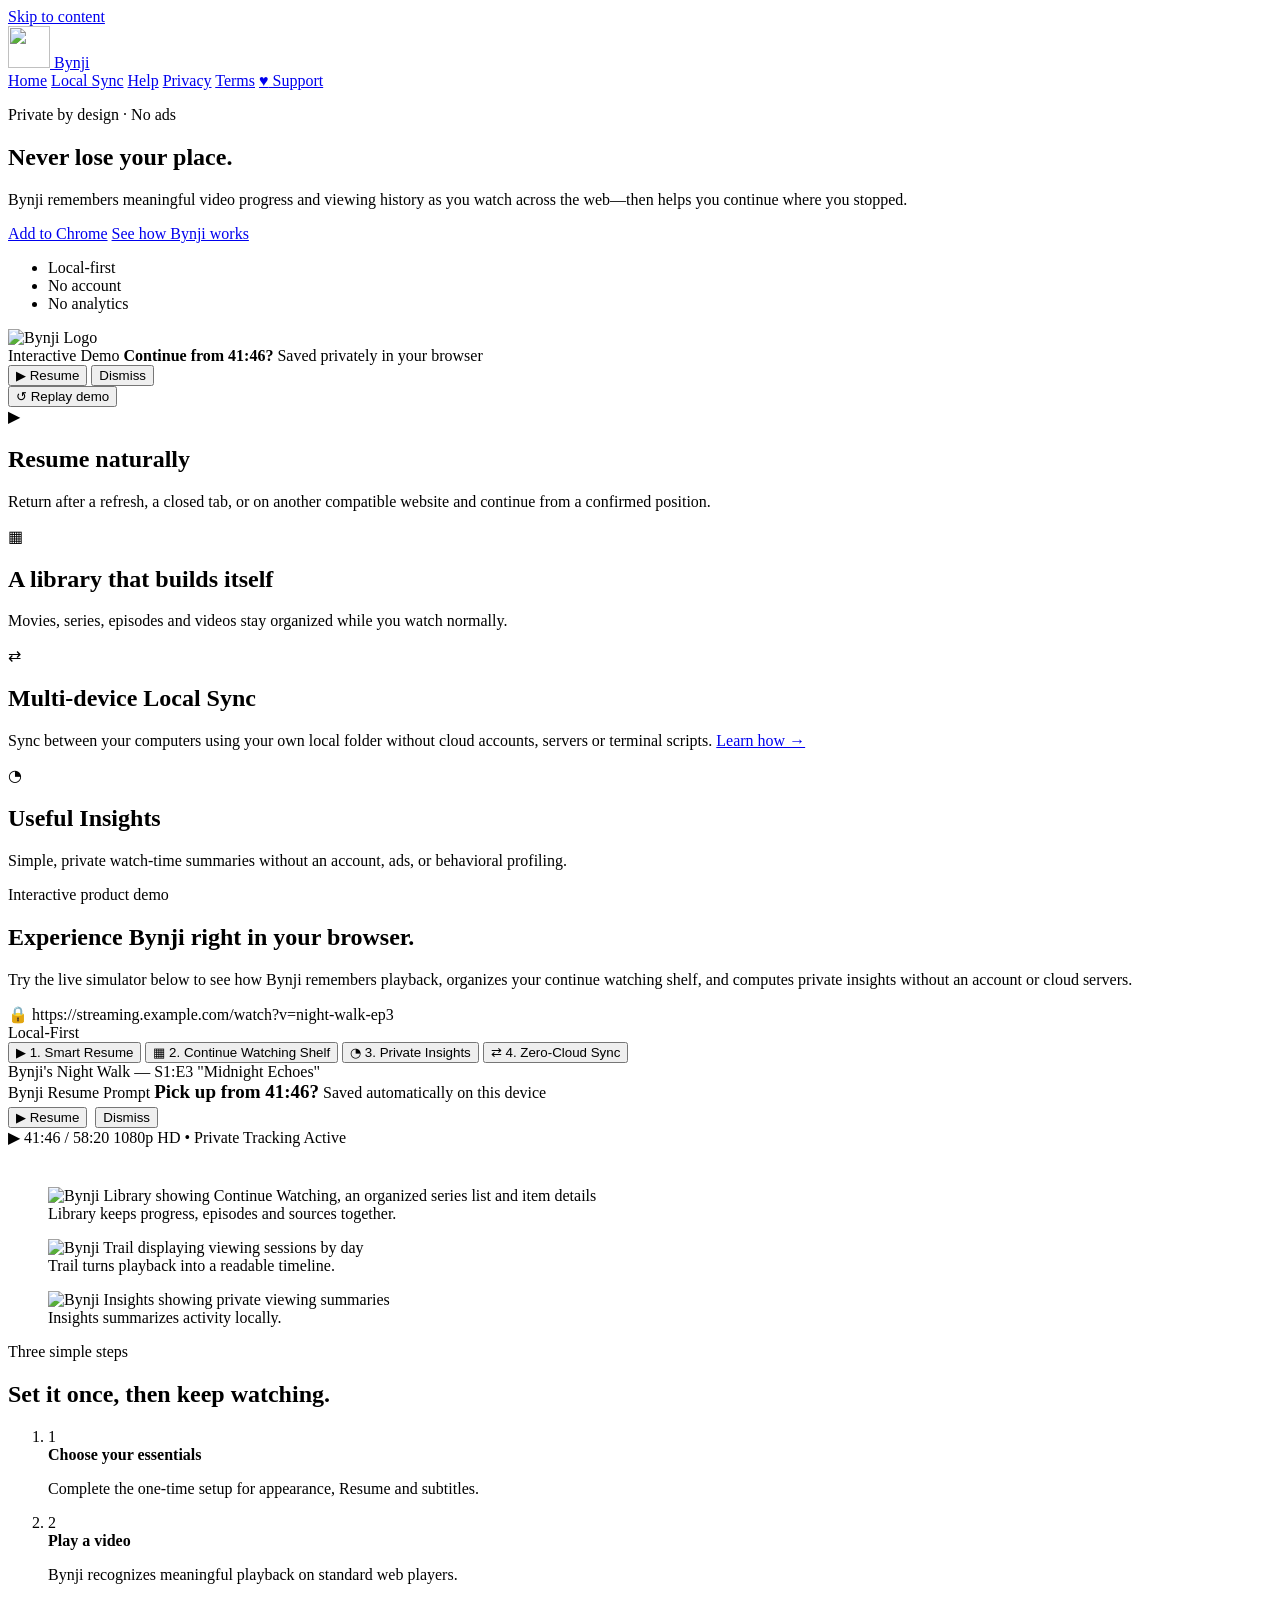
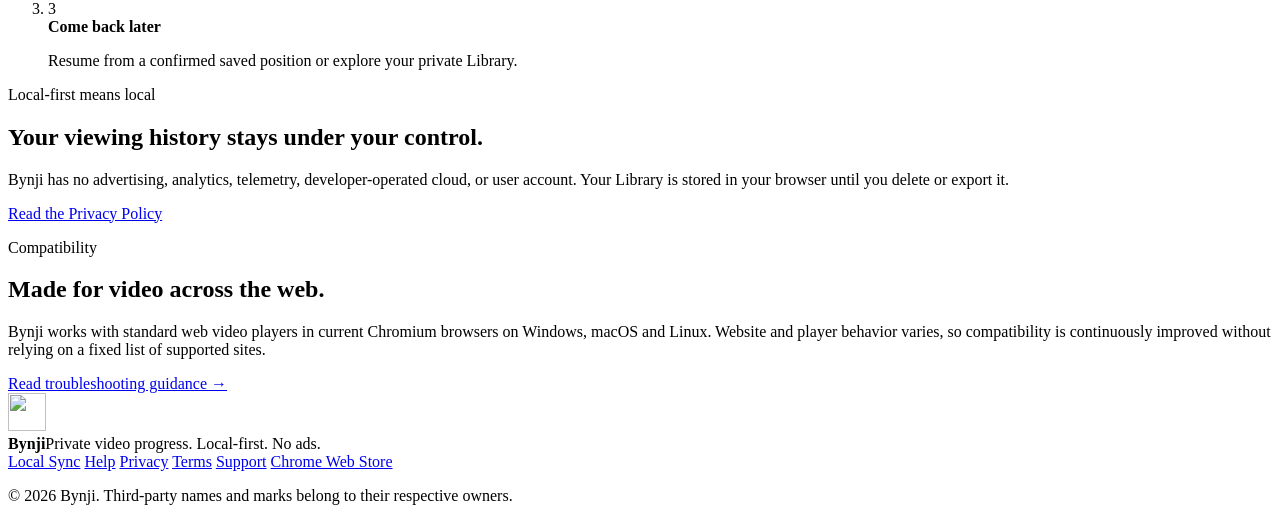
==== index.html @ 59a9d7ac "Add files via upload" ====
<!doctype html>
<html lang="en">
  <head>
    <meta charset="utf-8" />
    <meta name="viewport" content="width=device-width, initial-scale=1" />
    <meta name="theme-color" content="#06111e" />
    <meta
      name="description"
      content="Bynji privately remembers video progress and viewing history across the web. Automatically resume web videos. 100% local-first, zero ads, no accounts."
    />
    <link rel="canonical" href="https://bynjiapp.github.io/bynji-legal/" />
    <meta name="google-site-verification" content="-HawLNsyjxPFV-bxkNiA5pUys9bRHaC1hjQVhJyaVWc" />
    <meta property="og:title" content="Bynji · Never lose your place" />
    <meta
      property="og:description"
      content="Private, local-first video progress and viewing history. No ads."
    />
    <meta
      property="og:image"
      content="https://bynjiapp.github.io/bynji-legal/assets/bynji-brand-banner.png"
    />
    <meta property="og:url" content="https://bynjiapp.github.io/bynji-legal/" />
    <meta property="og:type" content="website" />
    <meta name="twitter:card" content="summary_large_image" />
    <title>Bynji · Never lose your place</title>
    <link
      rel="icon"
      type="image/png"
      sizes="32x32"
      href="assets/favicon-32.png"
    />
    <link
      rel="icon"
      type="image/png"
      sizes="16x16"
      href="assets/favicon-16.png"
    />
    <script src="theme.js?v=20260831-2"></script>
    <script src="simulator.js?v=20260905-1" defer></script>
    <link rel="stylesheet" href="site.css?v=20260831-2" />
    <script type="application/ld+json">
      {
        "@context": "https://schema.org",
        "@graph": [
          {
            "@type": "SoftwareApplication",
            "name": "Bynji",
            "headline": "Never lose your place on web video players",
            "description": "Private, local-first browser extension that remembers video progress and viewing history across the web. No ads, no accounts, no cloud servers.",
            "applicationCategory": "ProductivityApplication",
            "operatingSystem": "Windows, macOS, Linux, ChromeOS",
            "offers": {
              "@type": "Offer",
              "price": "0",
              "priceCurrency": "USD"
            },
            "installUrl": "https://chromewebstore.google.com/detail/bynji/bficoegaabaomkpamgkogghmghdmhdac",
            "url": "https://bynjiapp.github.io/bynji-legal/",
            "image": "https://bynjiapp.github.io/bynji-legal/assets/bynji-brand-banner.png",
            "screenshot": [
              "https://bynjiapp.github.io/bynji-legal/assets/library.png",
              "https://bynjiapp.github.io/bynji-legal/assets/popup-resume-context.png",
              "https://bynjiapp.github.io/bynji-legal/assets/insights.png"
            ],
            "featureList": [
              "Automatic video progress tracking",
              "Confirmed Resume positions across web players",
              "Continue Watching shelf",
              "Organized personal video Library",
              "Watch Later queue",
              "On-device viewing Insights and Year in Review",
              "Optional multi-device local folder sync without cloud accounts",
              "Multi-viewer profiles with avatars",
              "Zero telemetry, zero ads, 100% on-device storage"
            ],
            "author": {
              "@type": "Organization",
              "name": "Bynji",
              "url": "https://bynjiapp.github.io/bynji-legal/"
            }
          },
          {
            "@type": "FAQPage",
            "mainEntity": [
              {
                "@type": "Question",
                "name": "How does Bynji resume videos on websites that don't save progress?",
                "acceptedAnswer": {
                  "@type": "Answer",
                  "text": "Bynji runs locally in your browser to observe HTML5 video players and iframe embeds. It automatically saves confirmed playback timestamps to your browser's private database and shows an instant one-click Resume prompt when you revisit the video."
                }
              },
              {
                "@type": "Question",
                "name": "Can I sync my video watch history across multiple computers?",
                "acceptedAnswer": {
                  "@type": "Answer",
                  "text": "Yes. Through Bynji's optional Local Sync, you choose a local folder on your computer. You can synchronize that folder across devices using your own Syncthing, Dropbox, Google Drive, OneDrive, or local network share without third-party accounts or central servers."
                }
              },
              {
                "@type": "Question",
                "name": "Does Bynji track my browsing history or collect analytics?",
                "acceptedAnswer": {
                  "@type": "Answer",
                  "text": "No. Bynji is 100% private, offline-first, and local-only. All watch history, progress timestamps, and viewer profiles remain on your device. There is zero telemetry, no central servers, and no advertising."
                }
              },
              {
                "@type": "Question",
                "name": "Which video platforms and browsers are supported?",
                "acceptedAnswer": {
                  "@type": "Answer",
                  "text": "Bynji is available for Google Chrome and Chromium-based browsers including Microsoft Edge, Brave, Opera, and Vivaldi. It works across standard web video players, streaming services, anime platforms, and iframe video embeds."
                }
              }
            ]
          }
        ]
      }
    </script>
  </head>
  <body>
    <a class="skip-link" href="#main">Skip to content</a>
    <header class="site-header">
      <a class="brand" href="index.html" aria-label="Bynji home">
        <img src="assets/bynji-icon-128.png" alt="" width="42" height="42" />
        <span>Bynji</span>
      </a>
      <nav class="site-nav" aria-label="Primary navigation">
        <a aria-current="page" href="index.html">Home</a>
        <a href="sync.html">Local Sync</a>
        <a href="help.html">Help</a>
        <a href="privacy.html">Privacy</a>
        <a href="terms.html">Terms</a>
        <a
          class="nav-support"
          href="https://ko-fi.com/bynji"
          target="_blank"
          rel="noreferrer"
          ><span aria-hidden="true">♥</span> Support</a
        >
      </nav>
    </header>

    <main id="main">
      <section class="hero" aria-labelledby="hero-title">
        <div class="hero-copy">
          <p class="eyebrow">
            <span class="status-dot"></span> Private by design · No ads
          </p>
          <h1 id="hero-title">Never lose your place.</h1>
          <p class="hero-lede">
            Bynji remembers meaningful video progress and viewing history as you
            watch across the web—then helps you continue where you stopped.
          </p>
          <div class="actions">
            <a
              class="button button--primary"
              href="https://chromewebstore.google.com/detail/bynji/bficoegaabaomkpamgkogghmghdmhdac"
              target="_blank"
              rel="noreferrer"
              >Add to Chrome</a
            >
            <a class="button" href="help.html">See how Bynji works</a>
          </div>
          <ul class="hero-points" aria-label="Bynji principles">
            <li>Local-first</li>
            <li>No account</li>
            <li>No analytics</li>
          </ul>
        </div>
        <div class="hero-art">
          <img
            src="assets/bynji-icon-128.png"
            alt="Bynji Logo"
            width="128"
            height="128"
          />
          <div class="resume-card" data-hero-card data-state="initial">
            <span class="resume-label">Interactive Demo</span>
            <strong>Continue from 41:46?</strong>
            <span class="progress-track"><span data-hero-progress style="width: 72%;"></span></span>
            <span class="resume-meta" data-hero-status>Saved privately in your browser</span>
            <div class="resume-card__actions">
              <button type="button" class="resume-card__btn resume-card__btn--primary" data-hero-resume>
                ▶ Resume
              </button>
              <button type="button" class="resume-card__btn" data-hero-dismiss>
                Dismiss
              </button>
            </div>
            <div class="resume-card__reset-box">
              <button type="button" class="resume-card__btn" data-hero-reset>
                ↺ Replay demo
              </button>
            </div>
            <div class="hero-toast" data-hero-toast role="status" aria-live="polite"></div>
          </div>
        </div>
      </section>

      <section class="feature-grid" aria-label="Bynji features">
        <article class="feature-card">
          <span class="feature-icon" aria-hidden="true">▶</span>
          <h2>Resume naturally</h2>
          <p>
            Return after a refresh, a closed tab, or on another compatible
            website and continue from a confirmed position.
          </p>
        </article>
        <article class="feature-card">
          <span class="feature-icon" aria-hidden="true">▦</span>
          <h2>A library that builds itself</h2>
          <p>
            Movies, series, episodes and videos stay organized while you watch
            normally.
          </p>
        </article>
        <article class="feature-card">
          <span class="feature-icon" aria-hidden="true">⇄</span>
          <h2>Multi-device Local Sync</h2>
          <p>
            Sync between your computers using your own local folder without
            cloud accounts, servers or terminal scripts.
            <a class="text-link" href="sync.html">Learn how →</a>
          </p>
        </article>
        <article class="feature-card">
          <span class="feature-icon" aria-hidden="true">◔</span>
          <h2>Useful Insights</h2>
          <p>
            Simple, private watch-time summaries without an account, ads, or
            behavioral profiling.
          </p>
        </article>
      </section>

      <section class="showcase simulator-section" aria-labelledby="showcase-title">
        <div class="section-heading">
          <p class="eyebrow">Interactive product demo</p>
          <h2 id="showcase-title">Experience Bynji right in your browser.</h2>
          <p>
            Try the live simulator below to see how Bynji remembers playback, organizes your continue
            watching shelf, and computes private insights without an account or cloud servers.
          </p>
        </div>

        <!-- Interactive Simulator Window -->
        <div class="simulator-window" data-bynji-simulator>
          <div class="simulator-titlebar">
            <div class="simulator-traffic-lights" aria-hidden="true">
              <span class="traffic-red"></span>
              <span class="traffic-yellow"></span>
              <span class="traffic-green"></span>
            </div>
            <div class="simulator-url-bar">
              <span class="lock-icon">🔒</span>
              <span>https://streaming.example.com/watch?v=night-walk-ep3</span>
            </div>
            <span class="simulator-badge">Local-First</span>
          </div>

          <nav class="simulator-tab-nav" aria-label="Simulator features">
            <button type="button" class="sim-tab-btn is-active" data-sim-tab="resume" aria-selected="true">
              <span>▶</span> 1. Smart Resume
            </button>
            <button type="button" class="sim-tab-btn" data-sim-tab="shelf" aria-selected="false">
              <span>▦</span> 2. Continue Watching Shelf
            </button>
            <button type="button" class="sim-tab-btn" data-sim-tab="insights" aria-selected="false">
              <span>◔</span> 3. Private Insights
            </button>
            <button type="button" class="sim-tab-btn" data-sim-tab="sync" aria-selected="false">
              <span>⇄</span> 4. Zero-Cloud Sync
            </button>
          </nav>

          <div class="simulator-body">
            <!-- Panel 1: Smart Resume Player -->
            <div class="sim-panel is-active" data-sim-panel="resume">
              <div class="sim-player">
                <div class="sim-player__backdrop"></div>
                <div class="sim-player__top-bar">
                  <span class="sim-player__title">Bynji's Night Walk — S1:E3 "Midnight Echoes"</span>
                  <span class="status-dot"></span>
                </div>
                <div class="sim-player__center">
                  <div class="sim-player__resume-dialog">
                    <span class="resume-label">Bynji Resume Prompt</span>
                    <strong style="color: var(--text-strong); font-size: 19px;">Pick up from 41:46?</strong>
                    <span class="resume-meta">Saved automatically on this device</span>
                    <div style="display: flex; gap: 8px; margin-top: 4px;">
                      <button type="button" class="resume-card__btn resume-card__btn--primary" onclick="this.closest('.sim-player').querySelector('.sim-player__scrubber-fill').style.width='72%'; this.textContent='✓ Resumed!';">
                        ▶ Resume
                      </button>
                      <button type="button" class="resume-card__btn" onclick="this.closest('.sim-player__resume-dialog').style.display='none';">
                        Dismiss
                      </button>
                    </div>
                  </div>
                </div>
                <div class="sim-player__bottom-bar">
                  <div class="sim-player__scrubber">
                    <div class="sim-player__scrubber-fill"></div>
                  </div>
                  <div class="sim-player__controls">
                    <span>▶ 41:46 / 58:20</span>
                    <span>1080p HD • Private Tracking Active</span>
                  </div>
                </div>
              </div>
            </div>

            <!-- Panel 2: Continue Watching Shelf -->
            <div class="sim-panel" data-sim-panel="shelf" hidden>
              <div class="sim-shelf-layout">
                <div class="sim-shelf-list">
                  <div class="sim-shelf-item is-selected" data-shelf-card data-title="Bynji's Night Walk — Ep. 3" data-meta="Streaming Site • S1:E3" data-time="41:46 / 58:20" data-pct="72%">
                    <div class="sim-shelf-thumb">▶</div>
                    <div class="sim-shelf-info">
                      <strong>Bynji's Night Walk — Ep. 3</strong>
                      <span>41:46 / 58:20 (72% complete)</span>
                    </div>
                  </div>
                  <div class="sim-shelf-item" data-shelf-card data-title="Cosmos Voyage: Deep Universe" data-meta="Documentary • 4K Web Player" data-time="1:14:20 / 1:45:00" data-pct="70%">
                    <div class="sim-shelf-thumb">🪐</div>
                    <div class="sim-shelf-info">
                      <strong>Cosmos Voyage: Deep Universe</strong>
                      <span>1:14:20 / 1:45:00 (70% complete)</span>
                    </div>
                  </div>
                  <div class="sim-shelf-item" data-shelf-card data-title="Modern Software Engineering 2026" data-meta="Lecture • Tech Academy" data-time="18:30 / 42:15" data-pct="44%">
                    <div class="sim-shelf-thumb">💻</div>
                    <div class="sim-shelf-info">
                      <strong>Modern Software Engineering 2026</strong>
                      <span>18:30 / 42:15 (44% complete)</span>
                    </div>
                  </div>
                </div>
                <div class="sim-shelf-preview-card">
                  <span class="resume-label">Details Panel Preview</span>
                  <strong data-shelf-preview-title style="color: var(--text-strong); font-size: 18px;">Bynji's Night Walk — Ep. 3</strong>
                  <span data-shelf-preview-meta class="resume-meta">Streaming Site • S1:E3</span>
                  <div class="progress-track" style="margin: 8px 0;"><span data-shelf-preview-progress style="width: 72%; height: 100%; display: block; background: var(--accent);"></span></div>
                  <span data-shelf-preview-time class="resume-meta">41:46 / 58:20</span>
                  <button type="button" class="button button--primary" style="min-height: 38px; padding: 6px 14px; font-size: 13px; margin-top: 6px;">
                    ▶ Resume playback
                  </button>
                </div>
              </div>
            </div>

            <!-- Panel 3: Private Insights -->
            <div class="sim-panel" data-sim-panel="insights" hidden>
              <div class="sim-insights-header">
                <div>
                  <h3 style="margin: 0 0 4px; color: var(--text-strong);">On-Device Viewing Insights</h3>
                  <span class="resume-meta">Summarized privately in IndexedDB. Zero cloud telemetry.</span>
                </div>
                <div class="sim-pills">
                  <button type="button" class="sim-pill-btn is-active" data-insights-range="week">This Week</button>
                  <button type="button" class="sim-pill-btn" data-insights-range="month">Month</button>
                  <button type="button" class="sim-pill-btn" data-insights-range="all">All Time</button>
                </div>
              </div>
              <div class="sim-stats-grid">
                <div class="sim-stat-card">
                  <span class="label">Watch Time</span>
                  <span class="value" data-stat-total-time>14.8 hrs</span>
                  <span class="subtext">↑ 12% vs last week</span>
                </div>
                <div class="sim-stat-card">
                  <span class="label">Episodes Watched</span>
                  <span class="value" data-stat-total-videos>23 videos</span>
                  <span class="subtext">4 series in progress</span>
                </div>
                <div class="sim-stat-card">
                  <span class="label">Completion Rate</span>
                  <span class="value" data-stat-completion>84%</span>
                  <span class="subtext">100% on-device</span>
                </div>
              </div>
            </div>

            <!-- Panel 4: Zero-Cloud Sync -->
            <div class="sim-panel" data-sim-panel="sync" hidden>
              <div class="sim-sync-flow">
                <div style="display: flex; justify-content: space-between; align-items: center;">
                  <div>
                    <h3 style="margin: 0 0 4px; color: var(--text-strong);">Local Folder Synchronization</h3>
                    <span class="resume-meta">Paired with your local folder (e.g. Syncthing, Dropbox, NAS)</span>
                  </div>
                  <button type="button" class="button button--primary" style="min-height: 38px; padding: 6px 14px; font-size: 13px;" data-sim-sync-trigger>
                    🔄 Sync Now
                  </button>
                </div>
                <div class="sim-sync-devices">
                  <div class="sim-device-card">
                    <div class="sim-device-icon">💻</div>
                    <strong style="display: block; color: var(--text-strong);">Laptop (Chrome)</strong>
                    <span class="resume-meta">devices/laptop-id/</span>
                  </div>
                  <div class="sim-sync-connector">
                    <span>⇄</span>
                    <span style="font-size: 11px; font-weight: 700; color: var(--muted);">folder.json</span>
                  </div>
                  <div class="sim-device-card">
                    <div class="sim-device-icon">🖥️</div>
                    <strong style="display: block; color: var(--text-strong);">Desktop PC (Brave)</strong>
                    <span class="resume-meta">devices/desktop-id/</span>
                  </div>
                </div>
                <div style="background: var(--surface-secondary); padding: 14px 20px; border-radius: var(--radius-small); border: 1px solid var(--border); display: flex; justify-content: space-between; font-size: 13px;">
                  <span data-sim-sync-status><span class="status-dot status-dot--success"></span> Synced (2 devices)</span>
                  <span class="resume-meta">Last sync: <span data-sim-sync-time>2 mins ago</span></span>
                </div>
              </div>
            </div>
          </div>
        </div>

        <figure class="product-shot product-shot--wide" style="margin-top: 40px;">
          <img
            src="assets/library.png"
            alt="Bynji Library showing Continue Watching, an organized series list and item details"
            width="2879"
            height="1804"
          />
          <figcaption>
            Library keeps progress, episodes and sources together.
          </figcaption>
        </figure>
        <div class="product-shot-grid">
          <figure class="product-shot">
            <img
              src="assets/trail.png"
              alt="Bynji Trail displaying viewing sessions by day"
              width="2879"
              height="1804"
            />
            <figcaption>
              Trail turns playback into a readable timeline.
            </figcaption>
          </figure>
          <figure class="product-shot">
            <img
              src="assets/insights.png"
              alt="Bynji Insights showing private viewing summaries"
              width="2879"
              height="1804"
            />
            <figcaption>Insights summarizes activity locally.</figcaption>
          </figure>
        </div>
      </section>

      <section class="steps" aria-labelledby="steps-title">
        <div class="section-heading">
          <p class="eyebrow">Three simple steps</p>
          <h2 id="steps-title">Set it once, then keep watching.</h2>
        </div>
        <ol class="step-list">
          <li>
            <span>1</span>
            <div>
              <strong>Choose your essentials</strong>
              <p>
                Complete the one-time setup for appearance, Resume and
                subtitles.
              </p>
            </div>
          </li>
          <li>
            <span>2</span>
            <div>
              <strong>Play a video</strong>
              <p>
                Bynji recognizes meaningful playback on standard web players.
              </p>
            </div>
          </li>
          <li>
            <span>3</span>
            <div>
              <strong>Come back later</strong>
              <p>
                Resume from a confirmed saved position or explore your private
                Library.
              </p>
            </div>
          </li>
        </ol>
      </section>

      <section class="privacy-banner" aria-labelledby="privacy-title">
        <div>
          <p class="eyebrow">Local-first means local</p>
          <h2 id="privacy-title">
            Your viewing history stays under your control.
          </h2>
          <p>
            Bynji has no advertising, analytics, telemetry, developer-operated
            cloud, or user account. Your Library is stored in your browser until
            you delete or export it.
          </p>
        </div>
        <a class="button button--primary" href="privacy.html"
          >Read the Privacy Policy</a
        >
      </section>

      <section class="compatibility" aria-labelledby="compatibility-title">
        <div class="section-heading">
          <p class="eyebrow">Compatibility</p>
          <h2 id="compatibility-title">Made for video across the web.</h2>
          <p>
            Bynji works with standard web video players in current Chromium
            browsers on Windows, macOS and Linux. Website and player behavior
            varies, so compatibility is continuously improved without relying on
            a fixed list of supported sites.
          </p>
        </div>
        <a class="text-link" href="help.html#troubleshooting"
          >Read troubleshooting guidance <span aria-hidden="true">→</span></a
        >
      </section>
    </main>

    <footer class="site-footer">
      <div class="footer-brand">
        <img src="assets/bynji-icon-128.png" alt="" width="38" height="38" />
        <div>
          <strong>Bynji</strong
          ><span>Private video progress. Local-first. No ads.</span>
        </div>
      </div>
      <nav aria-label="Footer navigation">
        <a href="sync.html">Local Sync</a>
        <a href="help.html">Help</a>
        <a href="privacy.html">Privacy</a>
        <a href="terms.html">Terms</a>
        <a href="support.html">Support</a>
        <a
          href="https://chromewebstore.google.com/detail/bynji/bficoegaabaomkpamgkogghmghdmhdac"
          target="_blank"
          rel="noreferrer"
          >Chrome Web Store</a
        >
      </nav>
      <p>
        © 2026 Bynji. Third-party names and marks belong to their respective
        owners.
      </p>
    </footer>
  </body>
</html>
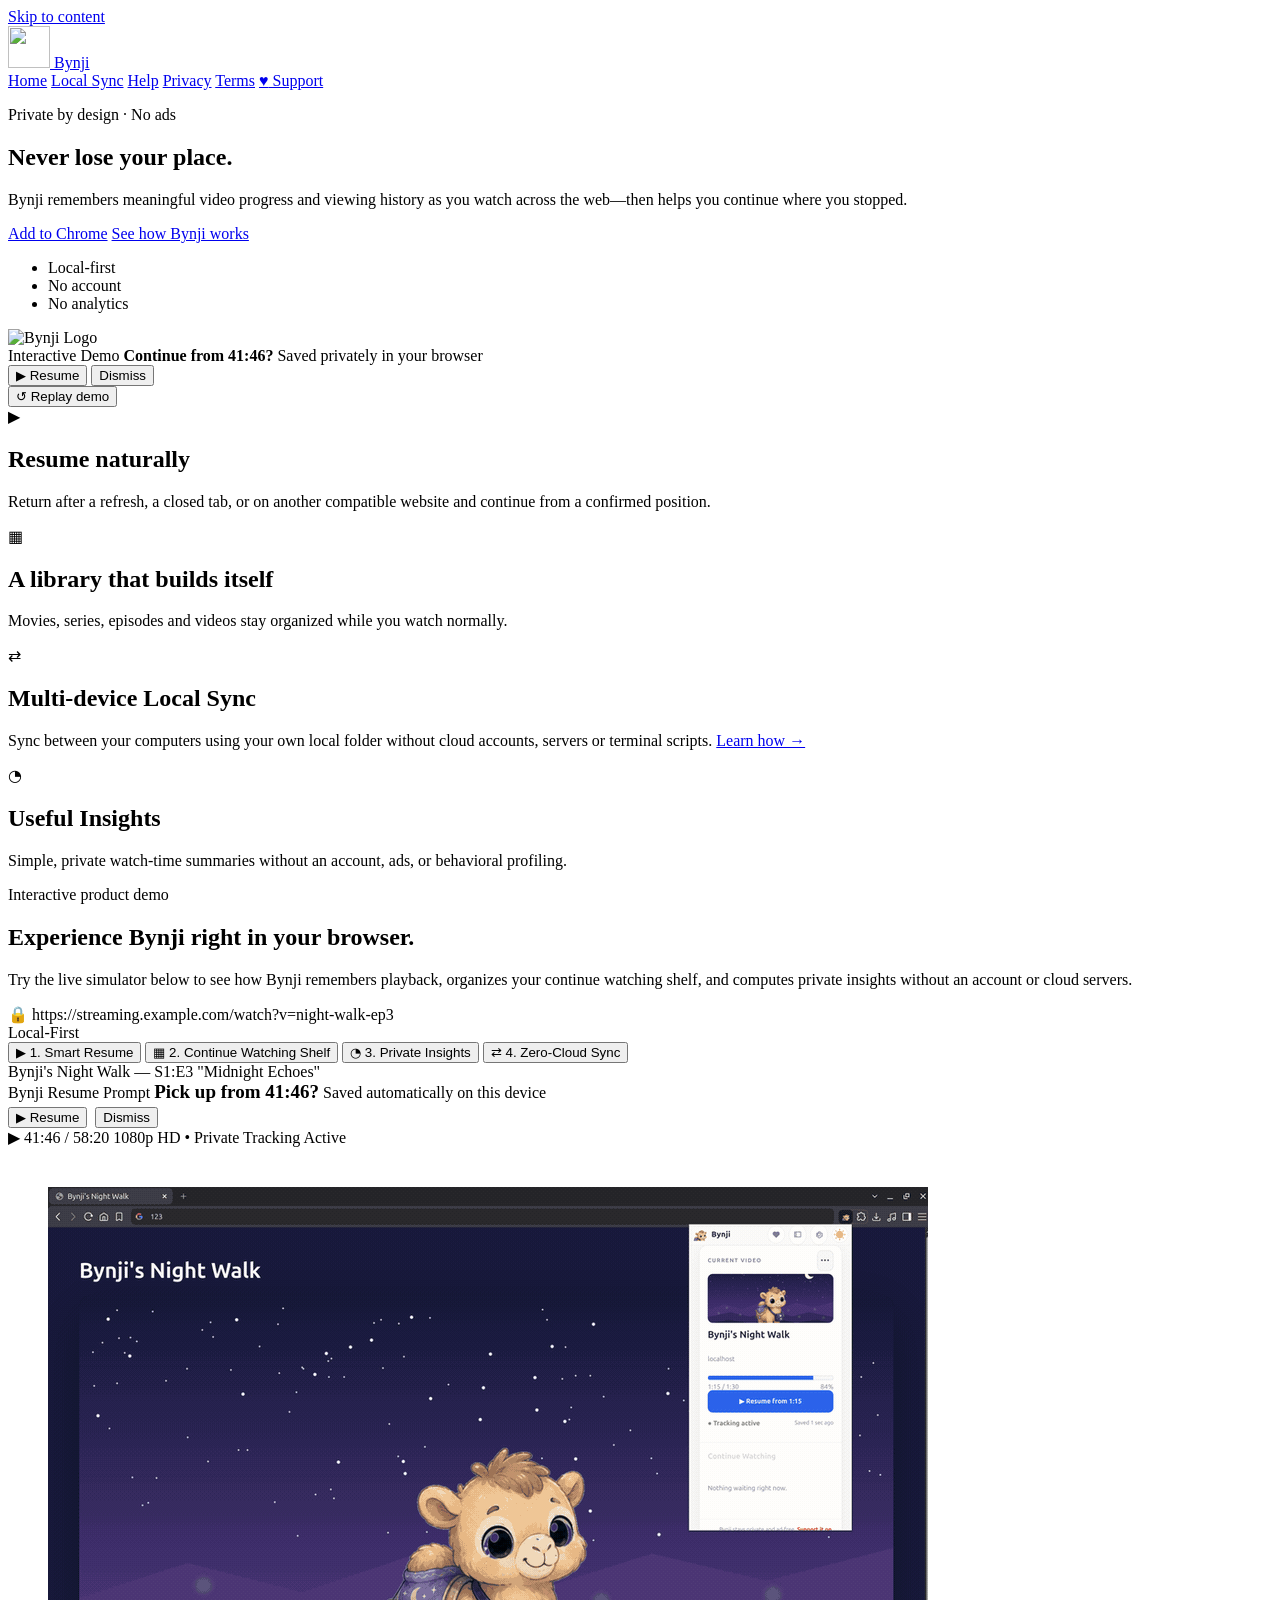
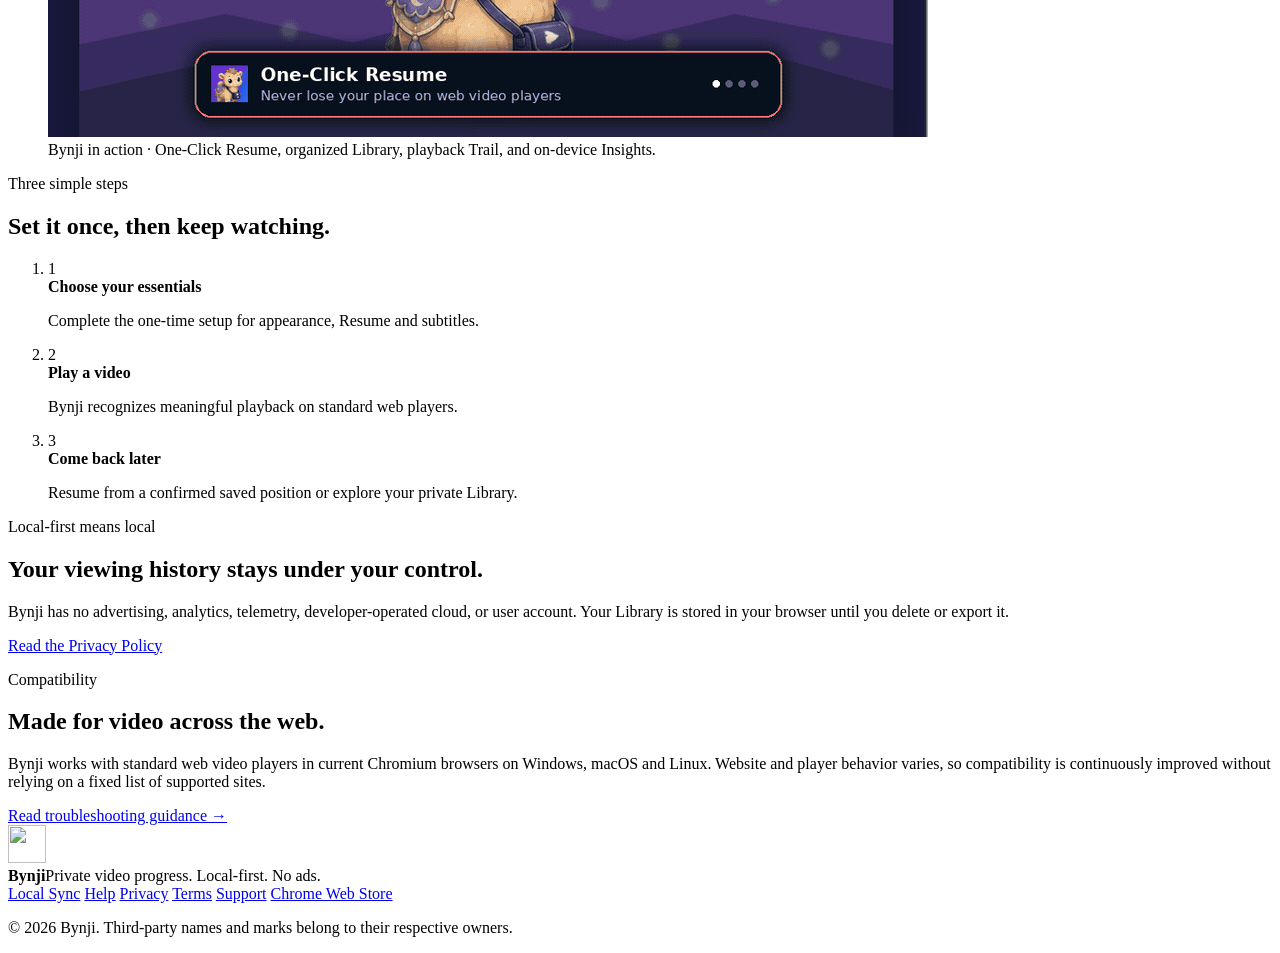
==== commit 7a6bed63: "Add files via upload" ====
--- a/index.html
+++ b/index.html
@@ -8,8 +8,8 @@
       name="description"
       content="Bynji privately remembers video progress and viewing history across the web. Automatically resume web videos. 100% local-first, zero ads, no accounts."
     />
-    <link rel="canonical" href="https://bynjiapp.github.io/bynji-legal/" />
-    <meta name="google-site-verification" content="-HawLNsyjxPFV-bxkNiA5pUys9bRHaC1hjQVhJyaVWc" />
+    <link rel="canonical" href="https://bynjiapp.github.io/" />
+    <meta name="google-site-verification" content="QABwNd8RKIQmDQhZAgZ9PTdvRueH0wxk_oI6W0Wqfjs" />
     <meta property="og:title" content="Bynji · Never lose your place" />
     <meta
       property="og:description"
@@ -17,9 +17,9 @@
     />
     <meta
       property="og:image"
-      content="https://bynjiapp.github.io/bynji-legal/assets/bynji-brand-banner.png"
+      content="https://bynjiapp.github.io/assets/bynji-brand-banner.png"
     />
-    <meta property="og:url" content="https://bynjiapp.github.io/bynji-legal/" />
+    <meta property="og:url" content="https://bynjiapp.github.io/" />
     <meta property="og:type" content="website" />
     <meta name="twitter:card" content="summary_large_image" />
     <title>Bynji · Never lose your place</title>
@@ -55,12 +55,12 @@
               "priceCurrency": "USD"
             },
             "installUrl": "https://chromewebstore.google.com/detail/bynji/bficoegaabaomkpamgkogghmghdmhdac",
-            "url": "https://bynjiapp.github.io/bynji-legal/",
-            "image": "https://bynjiapp.github.io/bynji-legal/assets/bynji-brand-banner.png",
+            "url": "https://bynjiapp.github.io/",
+            "image": "https://bynjiapp.github.io/assets/bynji-brand-banner.png",
             "screenshot": [
-              "https://bynjiapp.github.io/bynji-legal/assets/library.png",
-              "https://bynjiapp.github.io/bynji-legal/assets/popup-resume-context.png",
-              "https://bynjiapp.github.io/bynji-legal/assets/insights.png"
+              "https://bynjiapp.github.io/assets/library.png",
+              "https://bynjiapp.github.io/assets/popup-resume-context.png",
+              "https://bynjiapp.github.io/assets/insights.png"
             ],
             "featureList": [
               "Automatic video progress tracking",
@@ -76,7 +76,7 @@
             "author": {
               "@type": "Organization",
               "name": "Bynji",
-              "url": "https://bynjiapp.github.io/bynji-legal/"
+              "url": "https://bynjiapp.github.io/"
             }
           },
           {
@@ -422,37 +422,16 @@
 
         <figure class="product-shot product-shot--wide" style="margin-top: 40px;">
           <img
-            src="assets/library.png"
-            alt="Bynji Library showing Continue Watching, an organized series list and item details"
-            width="2879"
-            height="1804"
+            src="assets/bynji-promo.gif"
+            alt="Bynji in action: One-Click Resume, organized private Library, playback Trail, and on-device Insights"
+            width="880"
+            height="550"
+            loading="lazy"
           />
           <figcaption>
-            Library keeps progress, episodes and sources together.
+            Bynji in action · One-Click Resume, organized Library, playback Trail, and on-device Insights.
           </figcaption>
         </figure>
-        <div class="product-shot-grid">
-          <figure class="product-shot">
-            <img
-              src="assets/trail.png"
-              alt="Bynji Trail displaying viewing sessions by day"
-              width="2879"
-              height="1804"
-            />
-            <figcaption>
-              Trail turns playback into a readable timeline.
-            </figcaption>
-          </figure>
-          <figure class="product-shot">
-            <img
-              src="assets/insights.png"
-              alt="Bynji Insights showing private viewing summaries"
-              width="2879"
-              height="1804"
-            />
-            <figcaption>Insights summarizes activity locally.</figcaption>
-          </figure>
-        </div>
       </section>
 
       <section class="steps" aria-labelledby="steps-title">
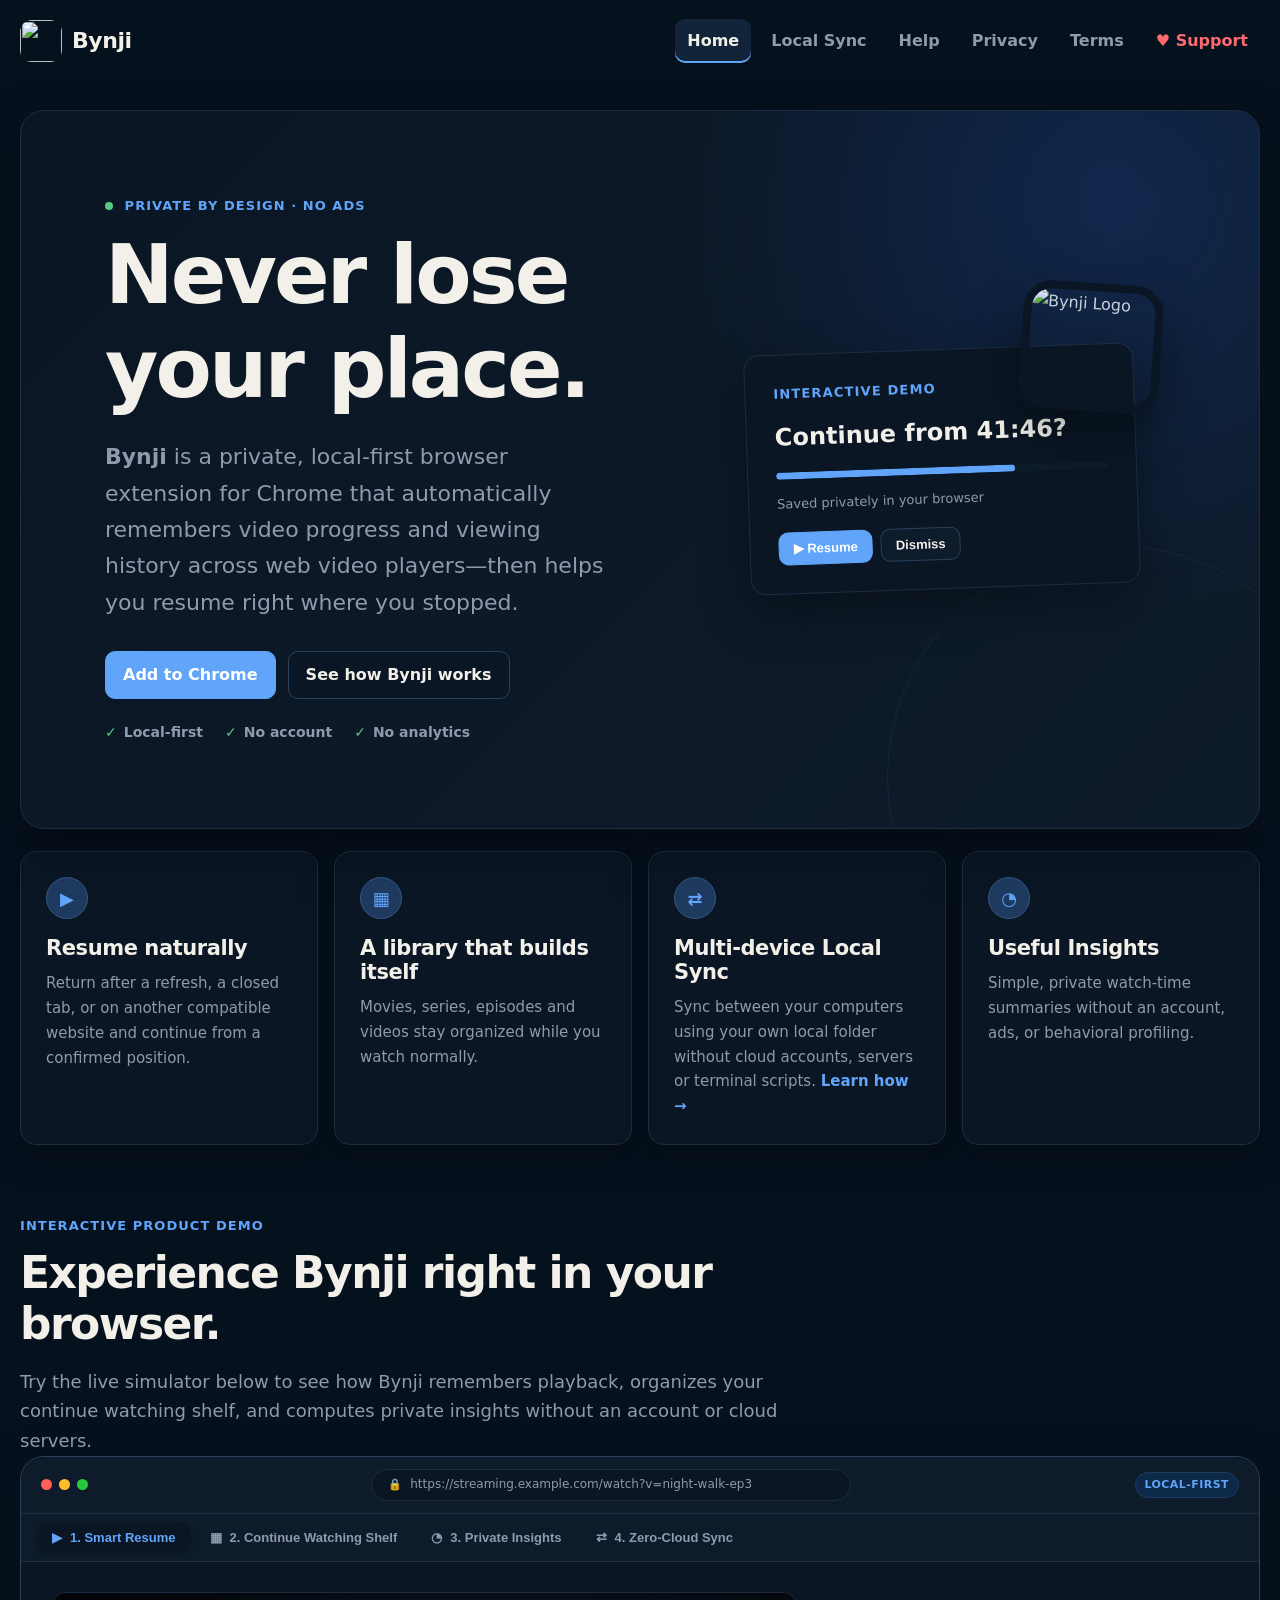
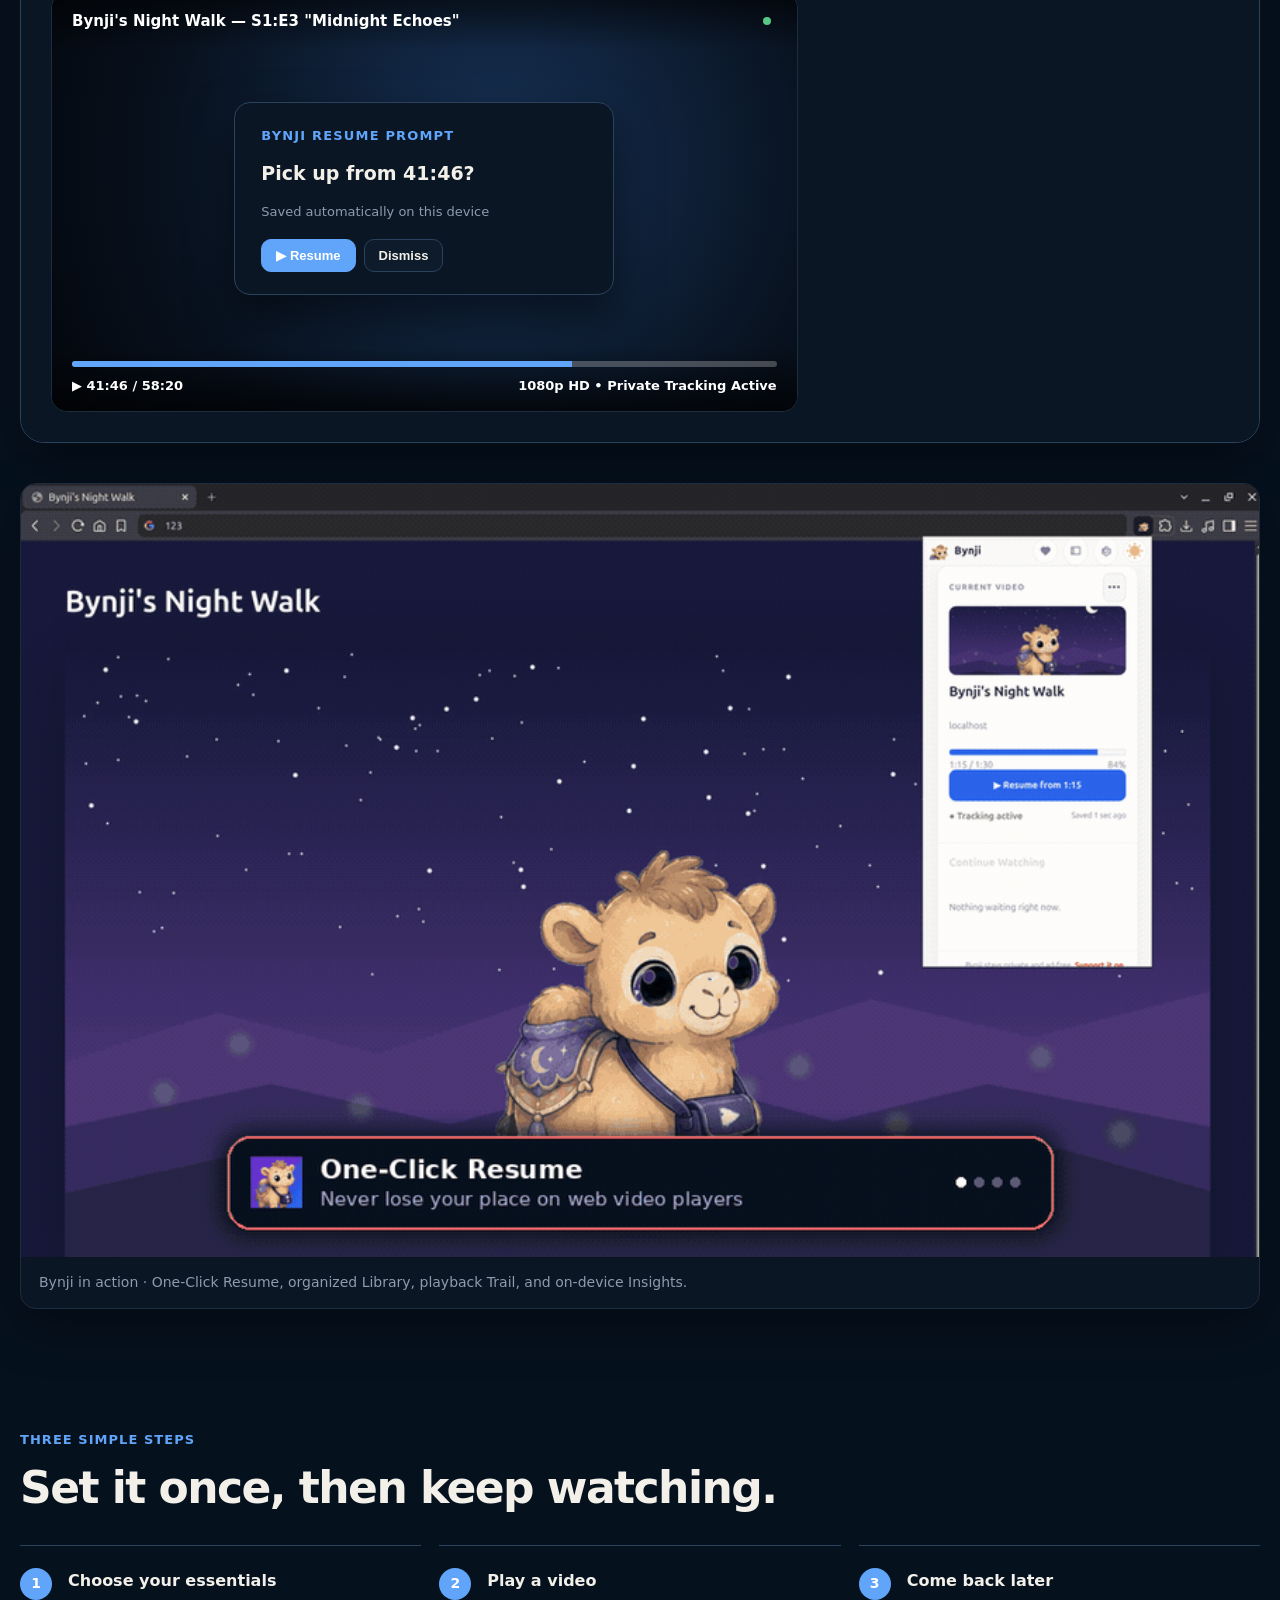
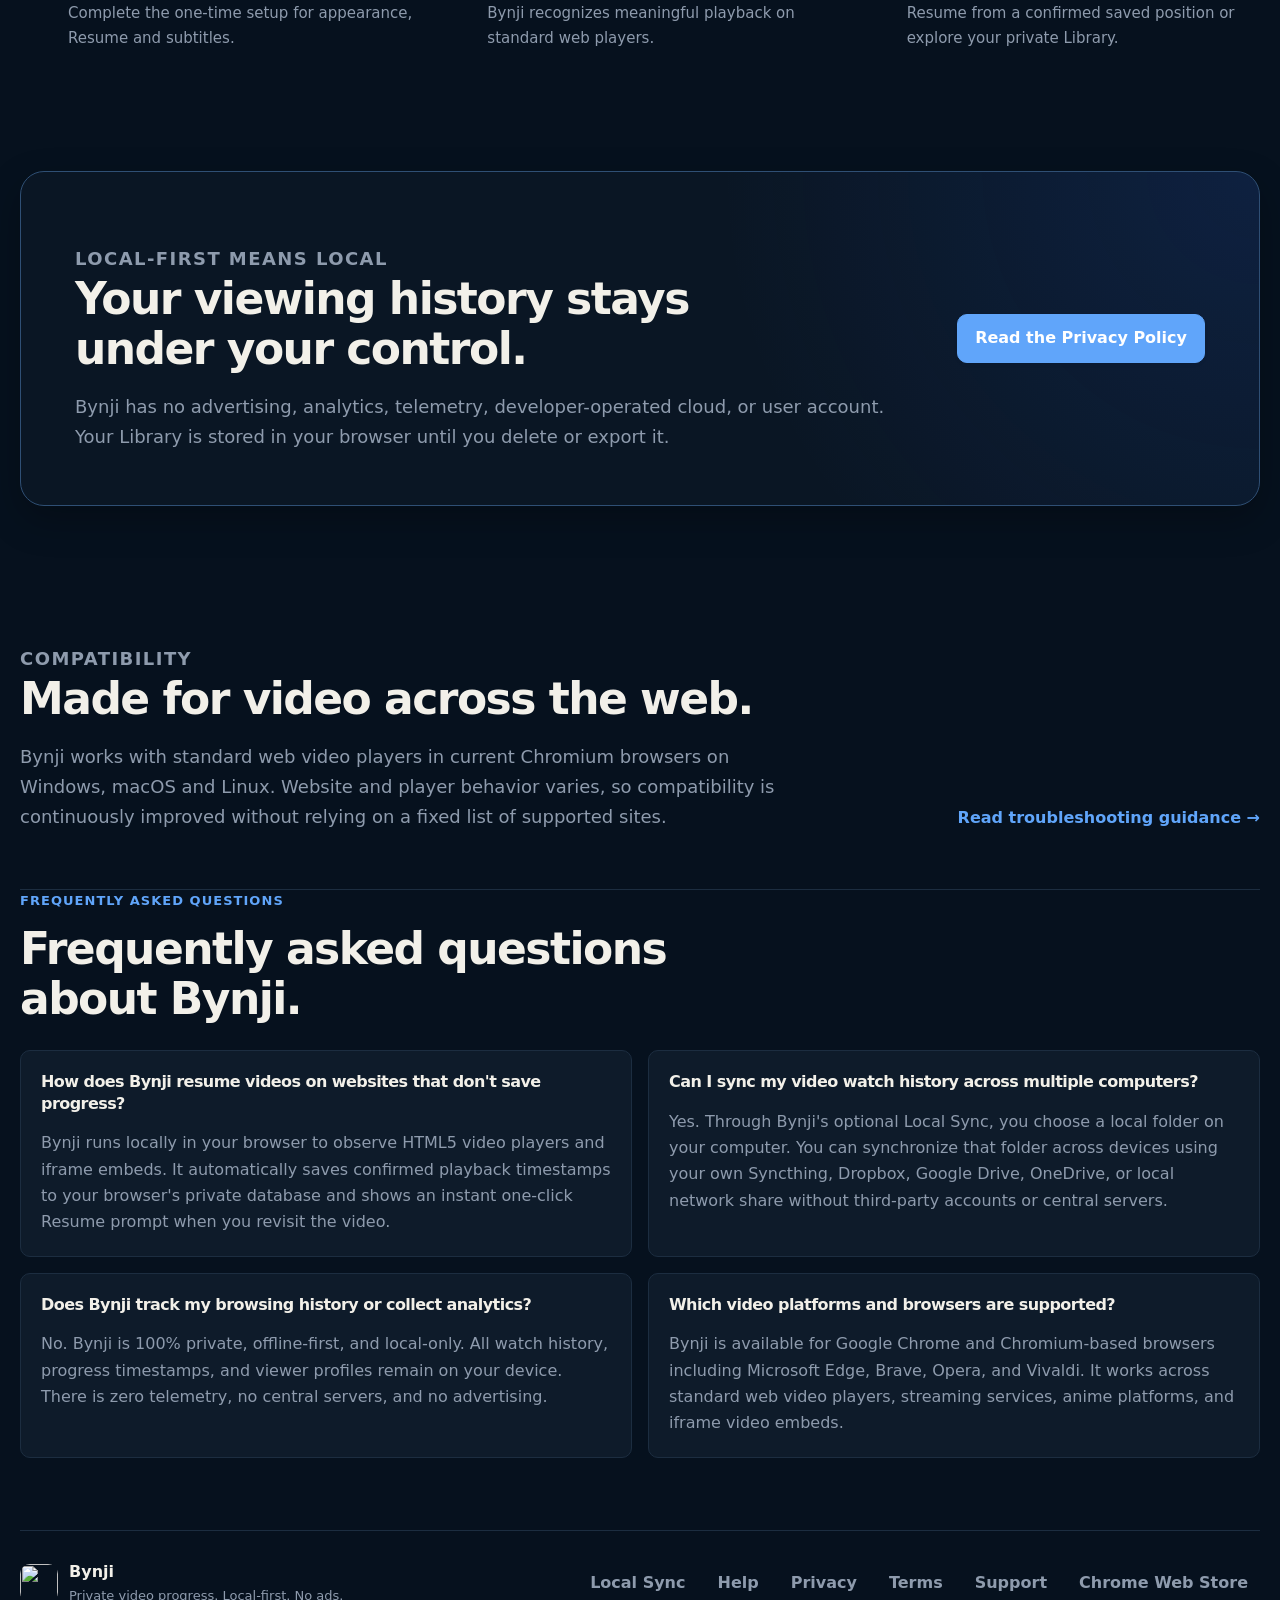
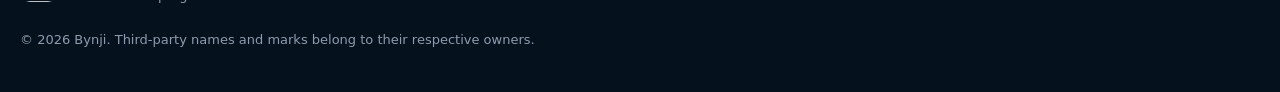
==== commit 455244f1: "Add files via upload" ====
--- a/index.html
+++ b/index.html
@@ -151,8 +151,7 @@
           </p>
           <h1 id="hero-title">Never lose your place.</h1>
           <p class="hero-lede">
-            Bynji remembers meaningful video progress and viewing history as you
-            watch across the web—then helps you continue where you stopped.
+            <strong>Bynji</strong> is a private, local-first browser extension for Chrome that automatically remembers video progress and viewing history across web video players—then helps you resume right where you stopped.
           </p>
           <div class="actions">
             <a
@@ -503,6 +502,39 @@
         <a class="text-link" href="help.html#troubleshooting"
           >Read troubleshooting guidance <span aria-hidden="true">→</span></a
         >
+      </section>
+
+      <section class="faq-section" aria-labelledby="faq-title">
+        <div class="section-heading">
+          <p class="eyebrow">Frequently asked questions</p>
+          <h2 id="faq-title">Frequently asked questions about Bynji.</h2>
+        </div>
+        <div class="faq-grid">
+          <article class="faq-card">
+            <h3>How does Bynji resume videos on websites that don't save progress?</h3>
+            <p>
+              Bynji runs locally in your browser to observe HTML5 video players and iframe embeds. It automatically saves confirmed playback timestamps to your browser's private database and shows an instant one-click Resume prompt when you revisit the video.
+            </p>
+          </article>
+          <article class="faq-card">
+            <h3>Can I sync my video watch history across multiple computers?</h3>
+            <p>
+              Yes. Through Bynji's optional Local Sync, you choose a local folder on your computer. You can synchronize that folder across devices using your own Syncthing, Dropbox, Google Drive, OneDrive, or local network share without third-party accounts or central servers.
+            </p>
+          </article>
+          <article class="faq-card">
+            <h3>Does Bynji track my browsing history or collect analytics?</h3>
+            <p>
+              No. Bynji is 100% private, offline-first, and local-only. All watch history, progress timestamps, and viewer profiles remain on your device. There is zero telemetry, no central servers, and no advertising.
+            </p>
+          </article>
+          <article class="faq-card">
+            <h3>Which video platforms and browsers are supported?</h3>
+            <p>
+              Bynji is available for Google Chrome and Chromium-based browsers including Microsoft Edge, Brave, Opera, and Vivaldi. It works across standard web video players, streaming services, anime platforms, and iframe video embeds.
+            </p>
+          </article>
+        </div>
       </section>
     </main>
 
--- a/site.css
+++ b/site.css
@@ -0,0 +1,1430 @@
+:root {
+  color-scheme: dark;
+  --background: #06111e;
+  --surface: #0a1624;
+  --surface-secondary: #0e1b2a;
+  --surface-hover: #12243a;
+  --surface-selected: #0d2949;
+  --text: #c8d0dc;
+  --text-strong: #f2f0e9;
+  --muted: #8e9bad;
+  --border: #1c2d40;
+  --border-strong: #2a425d;
+  --accent: #60a5fa;
+  --accent-hover: #93c5fd;
+  --accent-soft: #1e3a5f;
+  --success: #56c785;
+  --heart: #ff6a70;
+  --shadow: 0 18px 48px rgb(0 0 0 / 34%);
+  --shadow-soft: 0 14px 36px rgb(0 0 0 / 26%);
+  --radius-small: 10px;
+  --radius: 16px;
+  --radius-large: 24px;
+  --content: 1380px;
+  --font:
+    Inter, ui-sans-serif, system-ui, -apple-system, BlinkMacSystemFont,
+    "Segoe UI", sans-serif;
+}
+
+:root[data-theme="light"] {
+  color-scheme: light;
+  --background: #fbfaf7;
+  --surface: #fffefc;
+  --surface-secondary: #f6f7f9;
+  --surface-hover: #f1f5fb;
+  --surface-selected: #edf4ff;
+  --text: #344158;
+  --text-strong: #101d35;
+  --muted: #758095;
+  --border: #e2e5e9;
+  --border-strong: #cfd5dd;
+  --accent: #2563eb;
+  --accent-hover: #1d4ed8;
+  --accent-soft: #dbeafe;
+  --success: #24965a;
+  --heart: #d51f2a;
+  --shadow: 0 14px 38px rgb(16 29 53 / 8%);
+  --shadow-soft: 0 8px 28px rgb(16 29 53 / 6%);
+}
+
+* {
+  box-sizing: border-box;
+}
+
+html {
+  scroll-behavior: smooth;
+}
+
+body {
+  margin: 0;
+  background: var(--background);
+  color: var(--text);
+  font: 16px/1.65 var(--font);
+  text-rendering: optimizeLegibility;
+}
+
+img {
+  display: block;
+  max-width: 100%;
+}
+
+a {
+  color: var(--accent);
+  text-decoration-thickness: 1px;
+  text-underline-offset: 3px;
+}
+
+button,
+a {
+  -webkit-tap-highlight-color: transparent;
+}
+
+:focus-visible {
+  outline: 3px solid var(--accent);
+  outline-offset: 3px;
+}
+
+.skip-link {
+  position: fixed;
+  z-index: 20;
+  top: 10px;
+  left: 10px;
+  translate: 0 -150%;
+  border-radius: var(--radius-small);
+  padding: 10px 14px;
+  background: var(--accent);
+  color: #fff;
+  font-weight: 750;
+  text-decoration: none;
+}
+
+.skip-link:focus {
+  translate: 0;
+}
+
+.site-header,
+main,
+.site-footer {
+  width: min(var(--content), calc(100% - 40px));
+  margin-inline: auto;
+}
+
+.site-header {
+  min-height: 82px;
+  display: flex;
+  align-items: center;
+  justify-content: space-between;
+  gap: 32px;
+  padding-block: 16px;
+}
+
+.brand {
+  display: inline-flex;
+  align-items: center;
+  gap: 10px;
+  color: var(--text-strong);
+  font-size: 22px;
+  font-weight: 800;
+  letter-spacing: -0.02em;
+  text-decoration: none;
+}
+
+.brand img {
+  border-radius: 12px;
+}
+
+.site-nav,
+.site-footer nav {
+  display: flex;
+  align-items: center;
+  flex-wrap: wrap;
+  gap: 8px;
+}
+
+.site-nav a,
+.site-footer nav a {
+  border-radius: var(--radius-small);
+  padding: 9px 12px;
+  color: var(--muted);
+  font-weight: 650;
+  text-decoration: none;
+}
+
+.site-nav a:hover,
+.site-footer nav a:hover,
+.site-nav a[aria-current="page"] {
+  background: var(--surface-hover);
+  color: var(--text-strong);
+}
+
+.site-nav a[aria-current="page"] {
+  box-shadow: inset 0 -2px var(--accent);
+}
+
+.site-nav .nav-support {
+  color: var(--heart);
+}
+
+.theme-toggle {
+  width: 42px;
+  height: 42px;
+  flex: 0 0 auto;
+  display: inline-grid;
+  place-items: center;
+  border: 1px solid var(--border);
+  border-radius: 50%;
+  padding: 0;
+  background: var(--surface);
+  color: var(--text-strong);
+  cursor: pointer;
+  font: 20px/1 var(--font);
+  box-shadow: var(--shadow-soft);
+}
+
+.theme-toggle:hover {
+  border-color: var(--accent);
+  background: var(--surface-hover);
+}
+
+main {
+  padding-block: 28px 72px;
+}
+
+.hero {
+  position: relative;
+  overflow: hidden;
+  min-height: 580px;
+  display: grid;
+  grid-template-columns: minmax(0, 1.05fr) minmax(360px, 0.95fr);
+  align-items: center;
+  gap: clamp(44px, 7vw, 96px);
+  border: 1px solid var(--border);
+  border-radius: var(--radius-large);
+  padding: clamp(38px, 7vw, 84px);
+  background:
+    radial-gradient(circle at 88% 12%, rgb(37 99 235 / 19%), transparent 34%),
+    linear-gradient(135deg, var(--surface), var(--surface-secondary));
+  box-shadow: var(--shadow);
+}
+
+.hero::after {
+  position: absolute;
+  right: -90px;
+  bottom: -180px;
+  width: 460px;
+  height: 460px;
+  border: 1px solid var(--border);
+  border-radius: 50%;
+  content: "";
+  opacity: 0.65;
+}
+
+.hero-copy,
+.hero-art {
+  position: relative;
+  z-index: 1;
+}
+
+.eyebrow {
+  margin: 0 0 12px;
+  color: var(--accent);
+  font-size: 13px;
+  font-weight: 800;
+  letter-spacing: 0.08em;
+  text-transform: uppercase;
+}
+
+.status-dot {
+  display: inline-block;
+  width: 8px;
+  height: 8px;
+  margin-right: 6px;
+  border-radius: 50%;
+  background: var(--success);
+}
+
+h1,
+h2,
+h3,
+p {
+  overflow-wrap: break-word;
+}
+
+h1,
+h2,
+h3 {
+  color: var(--text-strong);
+  line-height: 1.14;
+  letter-spacing: -0.035em;
+}
+
+h1 {
+  max-width: 720px;
+  margin: 0;
+  font-size: clamp(46px, 7.5vw, 82px);
+}
+
+h2 {
+  margin: 0;
+  font-size: clamp(28px, 4vw, 44px);
+}
+
+h3 {
+  margin: 0;
+  font-size: 20px;
+}
+
+.hero-lede {
+  max-width: 650px;
+  margin: 24px 0 0;
+  color: var(--muted);
+  font-size: clamp(18px, 2vw, 22px);
+}
+
+.actions {
+  display: flex;
+  flex-wrap: wrap;
+  gap: 12px;
+  margin-top: 30px;
+}
+
+.button {
+  min-height: 46px;
+  display: inline-flex;
+  align-items: center;
+  justify-content: center;
+  gap: 8px;
+  border: 1px solid var(--border-strong);
+  border-radius: var(--radius-small);
+  padding: 10px 17px;
+  background: var(--surface);
+  color: var(--text-strong);
+  font-weight: 750;
+  text-align: center;
+  text-decoration: none;
+  box-shadow: 0 2px 4px rgb(16 29 53 / 4%);
+}
+
+.button:hover {
+  border-color: var(--accent);
+  background: var(--surface-hover);
+}
+
+.button--primary {
+  border-color: var(--accent);
+  background: var(--accent);
+  color: #fff;
+}
+
+.button--primary:hover {
+  border-color: var(--accent-hover);
+  background: var(--accent-hover);
+}
+
+.button--disabled {
+  cursor: default;
+  opacity: 0.88;
+}
+
+.hero-points {
+  display: flex;
+  flex-wrap: wrap;
+  gap: 10px 22px;
+  margin: 22px 0 0;
+  padding: 0;
+  color: var(--muted);
+  font-size: 14px;
+  font-weight: 650;
+  list-style: none;
+}
+
+.hero-points li::before {
+  margin-right: 7px;
+  color: var(--success);
+  content: "✓";
+}
+
+.hero-art {
+  min-height: 350px;
+  display: grid;
+  place-items: center;
+}
+
+.hero-art > img {
+  position: absolute;
+  z-index: 2;
+  top: -12px;
+  right: 14px;
+  width: clamp(92px, 13vw, 140px);
+  border: 8px solid var(--surface);
+  border-radius: 28px;
+  box-shadow: var(--shadow);
+  rotate: 4deg;
+}
+
+.resume-card {
+  width: min(100%, 390px);
+  display: grid;
+  gap: 14px;
+  border: 1px solid var(--border);
+  border-radius: var(--radius);
+  padding: 28px;
+  background: var(--surface);
+  box-shadow: var(--shadow);
+  rotate: -2deg;
+}
+
+.resume-label {
+  color: var(--accent);
+  font-size: 13px;
+  font-weight: 800;
+  letter-spacing: 0.09em;
+  text-transform: uppercase;
+}
+
+.resume-card strong {
+  color: var(--text-strong);
+  font-size: 24px;
+}
+
+.progress-track {
+  overflow: hidden;
+  height: 7px;
+  border-radius: 99px;
+  background: var(--surface-secondary);
+}
+
+.progress-track span {
+  display: block;
+  width: 74%;
+  height: 100%;
+  border-radius: inherit;
+  background: var(--accent);
+}
+
+.resume-meta {
+  color: var(--muted);
+  font-size: 13px;
+}
+
+.feature-grid {
+  display: grid;
+  grid-template-columns: repeat(4, minmax(0, 1fr));
+  gap: 16px;
+  margin-top: 22px;
+}
+
+.feature-card {
+  border: 1px solid var(--border);
+  border-radius: var(--radius);
+  padding: 25px;
+  background: var(--surface);
+  box-shadow: var(--shadow-soft);
+}
+
+.feature-card h2 {
+  margin-top: 18px;
+  font-size: 21px;
+  letter-spacing: -0.02em;
+}
+
+.feature-card p {
+  margin: 10px 0 0;
+  color: var(--muted);
+  font-size: 15px;
+}
+
+.feature-icon {
+  width: 42px;
+  height: 42px;
+  display: inline-grid;
+  place-items: center;
+  border: 1px solid color-mix(in srgb, var(--accent) 35%, var(--border));
+  border-radius: 50%;
+  background: var(--accent-soft);
+  color: var(--accent);
+  font-size: 18px;
+  font-weight: 800;
+}
+
+.showcase,
+.steps,
+.compatibility {
+  margin-top: clamp(72px, 10vw, 120px);
+}
+
+.section-heading {
+  max-width: 760px;
+}
+
+.section-heading > p:not(.eyebrow),
+.compatibility p,
+.privacy-banner p {
+  margin: 18px 0 0;
+  color: var(--muted);
+  font-size: 18px;
+}
+
+.product-shot {
+  overflow: hidden;
+  max-width: 100%;
+  margin: 0;
+  border: 1px solid var(--border);
+  border-radius: var(--radius);
+  background: var(--surface);
+  box-shadow: var(--shadow);
+}
+
+.product-shot--wide {
+  margin-top: 34px;
+}
+
+.product-shot img {
+  width: 100%;
+  max-width: 100%;
+  height: auto;
+  background: var(--surface-secondary);
+}
+
+.product-shot figcaption {
+  padding: 14px 18px;
+  color: var(--muted);
+  font-size: 14px;
+}
+
+.product-shot-grid {
+  display: grid;
+  grid-template-columns: repeat(2, minmax(0, 1fr));
+  gap: 20px;
+  margin-top: 20px;
+}
+
+.step-list {
+  display: grid;
+  grid-template-columns: repeat(3, minmax(0, 1fr));
+  gap: 18px;
+  margin: 32px 0 0;
+  padding: 0;
+  list-style: none;
+}
+
+.step-list li {
+  display: flex;
+  gap: 16px;
+  border-top: 1px solid var(--border-strong);
+  padding-top: 22px;
+}
+
+.step-list li > span {
+  flex: 0 0 auto;
+  width: 32px;
+  height: 32px;
+  display: grid;
+  place-items: center;
+  border-radius: 50%;
+  background: var(--accent);
+  color: #fff;
+  font-size: 14px;
+  font-weight: 800;
+}
+
+.step-list strong {
+  display: block;
+  color: var(--text-strong);
+}
+
+.step-list p {
+  margin: 7px 0 0;
+  color: var(--muted);
+  font-size: 15px;
+}
+
+.privacy-banner {
+  display: grid;
+  grid-template-columns: minmax(0, 1fr) auto;
+  align-items: center;
+  gap: 38px;
+  margin-top: clamp(72px, 10vw, 120px);
+  border: 1px solid color-mix(in srgb, var(--accent) 28%, var(--border));
+  border-radius: var(--radius-large);
+  padding: clamp(28px, 5vw, 54px);
+  background:
+    radial-gradient(circle at 100% 0%, rgb(37 99 235 / 14%), transparent 42%),
+    var(--surface);
+  box-shadow: var(--shadow-soft);
+}
+
+.privacy-banner h2 {
+  max-width: 730px;
+}
+
+.compatibility {
+  display: flex;
+  align-items: end;
+  justify-content: space-between;
+  gap: 40px;
+  border-bottom: 1px solid var(--border);
+  padding-bottom: 58px;
+}
+
+.text-link {
+  flex: 0 0 auto;
+  font-weight: 750;
+  text-decoration: none;
+}
+
+.text-link:hover {
+  text-decoration: underline;
+}
+
+.site-footer {
+  display: grid;
+  grid-template-columns: 1fr auto;
+  align-items: center;
+  gap: 22px;
+  border-top: 1px solid var(--border);
+  padding-block: 28px 42px;
+}
+
+.footer-brand {
+  display: flex;
+  align-items: center;
+  gap: 11px;
+}
+
+.footer-brand img {
+  border-radius: 10px;
+}
+
+.footer-brand strong,
+.footer-brand span {
+  display: block;
+}
+
+.footer-brand strong {
+  color: var(--text-strong);
+}
+
+.footer-brand span,
+.site-footer > p {
+  color: var(--muted);
+  font-size: 13px;
+}
+
+.site-footer > p {
+  grid-column: 1 / -1;
+  margin: 0;
+}
+
+/* Interior pages */
+.page-shell {
+  display: grid;
+  grid-template-columns: 250px minmax(0, 1fr);
+  gap: 30px;
+  align-items: start;
+}
+
+.page-aside {
+  position: sticky;
+  top: 24px;
+  border: 1px solid var(--border);
+  border-radius: var(--radius);
+  padding: 16px;
+  background: var(--surface);
+  box-shadow: var(--shadow-soft);
+}
+
+.page-aside strong {
+  display: block;
+  margin: 3px 8px 10px;
+  color: var(--accent);
+  font-size: 12px;
+  letter-spacing: 0.08em;
+  text-transform: uppercase;
+}
+
+.page-aside nav {
+  display: grid;
+  gap: 3px;
+}
+
+.page-aside a {
+  border-radius: 8px;
+  padding: 8px;
+  color: var(--muted);
+  font-size: 14px;
+  font-weight: 650;
+  text-decoration: none;
+}
+
+.page-aside a:hover,
+.page-aside a[aria-current="true"] {
+  background: var(--surface-hover);
+  color: var(--text-strong);
+}
+
+.document,
+.help-page {
+  border: 1px solid var(--border);
+  border-radius: var(--radius);
+  padding: clamp(28px, 5vw, 58px);
+  background: var(--surface);
+  box-shadow: var(--shadow-soft);
+}
+
+.document > :first-child,
+.help-page > :first-child {
+  margin-top: 0;
+}
+
+.document h1,
+.help-page h1 {
+  font-size: clamp(38px, 6vw, 60px);
+}
+
+.document h2,
+.help-page h2 {
+  margin-top: 42px;
+  font-size: 26px;
+  letter-spacing: -0.025em;
+}
+
+.document h3,
+.help-page h3 {
+  margin-top: 28px;
+}
+
+.document p,
+.document li,
+.help-page p,
+.help-page li {
+  max-width: 780px;
+}
+
+.document p,
+.help-page p {
+  margin-block: 14px;
+}
+
+.document ul,
+.document ol,
+.help-page ul,
+.help-page ol {
+  padding-left: 1.3rem;
+}
+
+.document li + li,
+.help-page li + li {
+  margin-top: 8px;
+}
+
+.effective,
+.muted {
+  color: var(--muted);
+}
+
+.page-intro {
+  max-width: 760px;
+  color: var(--muted);
+  font-size: 19px;
+}
+
+.quick-grid,
+.faq-grid {
+  display: grid;
+  grid-template-columns: repeat(2, minmax(0, 1fr));
+  gap: 16px;
+  margin-top: 26px;
+}
+
+.quick-card,
+.faq-card {
+  border: 1px solid var(--border);
+  border-radius: var(--radius-small);
+  padding: 20px;
+  background: var(--surface-secondary);
+}
+
+.quick-card h3,
+.faq-card h3 {
+  margin: 0 0 8px;
+  font-size: 16px;
+  font-weight: 700;
+  color: var(--text-strong);
+  line-height: 1.35;
+}
+
+.quick-card p,
+.faq-card p {
+  margin-bottom: 0;
+  color: var(--muted);
+}
+
+.inline-shot {
+  width: 100%;
+  margin: 28px 0;
+  overflow: hidden;
+  border: 1px solid var(--border);
+  border-radius: var(--radius);
+  box-shadow: var(--shadow);
+}
+
+.inline-shot img {
+  width: 100%;
+  height: auto;
+}
+
+.notice {
+  margin-top: 26px;
+  border-left: 4px solid var(--accent);
+  border-radius: 0 var(--radius-small) var(--radius-small) 0;
+  padding: 16px 18px;
+  background: var(--accent-soft);
+  color: var(--text-strong);
+}
+
+.support-hero {
+  min-height: 520px;
+  display: grid;
+  grid-template-columns: minmax(0, 1fr) minmax(240px, 0.7fr);
+  align-items: center;
+  gap: 48px;
+}
+
+.support-hero img {
+  width: min(100%, 360px);
+  justify-self: center;
+  border-radius: var(--radius-large);
+  box-shadow: var(--shadow);
+}
+
+@media (max-width: 940px) {
+  .hero {
+    grid-template-columns: 1fr;
+  }
+
+  .hero-art {
+    min-height: 280px;
+  }
+
+  .feature-grid {
+    grid-template-columns: repeat(2, minmax(0, 1fr));
+  }
+
+  .page-shell {
+    grid-template-columns: 1fr;
+  }
+
+  .page-aside {
+    position: static;
+  }
+
+  .page-aside nav {
+    display: flex;
+    flex-wrap: wrap;
+  }
+}
+
+@media (max-width: 720px) {
+  .site-header {
+    position: relative;
+    align-items: flex-start;
+    flex-direction: column;
+    gap: 12px;
+    padding-right: 54px;
+  }
+
+  .theme-toggle {
+    position: absolute;
+    top: 16px;
+    right: 0;
+  }
+
+  .site-nav {
+    width: 100%;
+    overflow-x: auto;
+    flex-wrap: nowrap;
+    padding-bottom: 4px;
+  }
+
+  .site-nav a {
+    flex: 0 0 auto;
+  }
+
+  .hero {
+    min-height: 0;
+    padding: 34px 24px;
+  }
+
+  .feature-grid,
+  .product-shot-grid,
+  .step-list,
+  .quick-grid,
+  .faq-grid,
+  .support-hero {
+    grid-template-columns: 1fr;
+  }
+
+  .privacy-banner {
+    grid-template-columns: 1fr;
+  }
+
+  .compatibility {
+    align-items: flex-start;
+    flex-direction: column;
+  }
+
+  .site-footer {
+    grid-template-columns: 1fr;
+  }
+}
+
+@media (max-width: 480px) {
+  .site-header,
+  main,
+  .site-footer {
+    width: min(100% - 24px, var(--content));
+  }
+
+  main {
+    padding-top: 12px;
+  }
+
+  h1 {
+    font-size: 42px;
+  }
+
+  .hero-art > img {
+    right: -2px;
+  }
+
+  .document,
+  .help-page {
+    padding: 24px 20px;
+  }
+}
+
+@media (prefers-reduced-motion: reduce) {
+  html {
+    scroll-behavior: auto;
+  }
+}
+
+/* ── Interactive Hero Card & Toast ────────────────────────────────────────── */
+.resume-card {
+  position: relative;
+  transition: transform 220ms ease, box-shadow 220ms ease;
+}
+
+.resume-card:hover {
+  transform: translateY(-2px) rotate(-1.5deg);
+}
+
+.resume-card__actions {
+  display: flex;
+  gap: 8px;
+  align-items: center;
+  margin-top: 4px;
+}
+
+.resume-card__btn {
+  border: 1px solid var(--border-strong);
+  border-radius: var(--radius-small);
+  padding: 8px 14px;
+  background: var(--surface-secondary);
+  color: var(--text-strong);
+  font-size: 13px;
+  font-weight: 700;
+  cursor: pointer;
+  display: inline-flex;
+  align-items: center;
+  gap: 6px;
+  transition: background 150ms ease, border-color 150ms ease, transform 100ms ease;
+}
+
+.resume-card__btn:hover {
+  background: var(--surface-hover);
+  border-color: var(--accent);
+}
+
+.resume-card__btn:active {
+  transform: scale(0.97);
+}
+
+.resume-card__btn--primary {
+  background: var(--accent);
+  border-color: var(--accent);
+  color: #fff;
+}
+
+.resume-card__btn--primary:hover {
+  background: var(--accent-hover);
+  border-color: var(--accent-hover);
+}
+
+.resume-card__reset-box {
+  display: none;
+  align-items: center;
+  gap: 8px;
+  font-size: 13px;
+  color: var(--muted);
+}
+
+.resume-card[data-state="resumed"] .resume-card__actions,
+.resume-card[data-state="dismissed"] .resume-card__actions {
+  display: none;
+}
+
+.resume-card[data-state="resumed"] .resume-card__reset-box,
+.resume-card[data-state="dismissed"] .resume-card__reset-box {
+  display: flex;
+}
+
+.hero-toast {
+  position: absolute;
+  bottom: -46px;
+  left: 50%;
+  transform: translateX(-50%) translateY(10px);
+  background: var(--surface-selected);
+  border: 1px solid var(--accent);
+  color: var(--text-strong);
+  font-size: 13px;
+  font-weight: 650;
+  padding: 8px 16px;
+  border-radius: 99px;
+  white-space: nowrap;
+  box-shadow: var(--shadow);
+  opacity: 0;
+  pointer-events: none;
+  transition: opacity 200ms ease, transform 200ms cubic-bezier(0.16, 1, 0.3, 1);
+  z-index: 10;
+}
+
+.hero-toast.is-visible {
+  opacity: 1;
+  transform: translateX(-50%) translateY(0);
+}
+
+/* ── Interactive Showcase App Window Simulator ───────────────────────────── */
+.simulator-section {
+  margin: 70px 0 30px;
+}
+
+.simulator-window {
+  border: 1px solid var(--border-strong);
+  border-radius: var(--radius-large);
+  background: var(--surface);
+  box-shadow: var(--shadow);
+  overflow: hidden;
+  display: flex;
+  flex-direction: column;
+}
+
+.simulator-titlebar {
+  display: flex;
+  align-items: center;
+  justify-content: space-between;
+  gap: 16px;
+  padding: 12px 20px;
+  background: var(--surface-secondary);
+  border-bottom: 1px solid var(--border);
+  font-size: 13px;
+}
+
+.simulator-traffic-lights {
+  display: flex;
+  gap: 7px;
+}
+
+.simulator-traffic-lights span {
+  width: 11px;
+  height: 11px;
+  border-radius: 50%;
+  display: inline-block;
+}
+
+.traffic-red { background: #ff5f56; }
+.traffic-yellow { background: #ffbd2e; }
+.traffic-green { background: #27c93f; }
+
+.simulator-url-bar {
+  display: flex;
+  align-items: center;
+  gap: 8px;
+  background: var(--surface);
+  border: 1px solid var(--border);
+  border-radius: 99px;
+  padding: 5px 16px;
+  color: var(--muted);
+  font-size: 12px;
+  max-width: 480px;
+  width: 100%;
+  overflow: hidden;
+  text-overflow: ellipsis;
+  white-space: nowrap;
+}
+
+.simulator-url-bar .lock-icon {
+  color: var(--success);
+  font-size: 11px;
+}
+
+.simulator-badge {
+  font-size: 11px;
+  font-weight: 750;
+  color: var(--accent);
+  background: var(--surface-selected);
+  border: 1px solid var(--accent-soft);
+  padding: 3px 9px;
+  border-radius: 99px;
+  letter-spacing: 0.04em;
+  text-transform: uppercase;
+}
+
+.simulator-tab-nav {
+  display: flex;
+  gap: 4px;
+  padding: 8px 16px;
+  background: var(--surface-secondary);
+  border-bottom: 1px solid var(--border);
+  overflow-x: auto;
+}
+
+.sim-tab-btn {
+  background: transparent;
+  border: none;
+  border-radius: var(--radius-small);
+  padding: 8px 15px;
+  color: var(--muted);
+  font-weight: 700;
+  font-size: 13px;
+  cursor: pointer;
+  display: flex;
+  align-items: center;
+  gap: 8px;
+  transition: color 150ms ease, background 150ms ease;
+  white-space: nowrap;
+}
+
+.sim-tab-btn:hover {
+  color: var(--text-strong);
+  background: var(--surface-hover);
+}
+
+.sim-tab-btn.is-active {
+  color: var(--accent);
+  background: var(--surface);
+  box-shadow: 0 1px 3px rgb(0 0 0 / 10%);
+}
+
+.simulator-body {
+  min-height: 480px;
+  position: relative;
+  background: var(--surface);
+}
+
+.sim-panel {
+  display: none;
+  padding: 30px;
+  animation: bynjiFadeIn 220ms ease;
+}
+
+.sim-panel.is-active {
+  display: block;
+}
+
+@keyframes bynjiFadeIn {
+  from { opacity: 0; transform: translateY(4px); }
+  to { opacity: 1; transform: translateY(0); }
+}
+
+/* ── Tab 1: Video Player Simulation ── */
+.sim-player {
+  border-radius: var(--radius);
+  overflow: hidden;
+  background: #020710;
+  aspect-ratio: 16 / 9;
+  max-height: 420px;
+  position: relative;
+  display: flex;
+  flex-direction: column;
+  justify-content: space-between;
+  border: 1px solid var(--border);
+}
+
+.sim-player__backdrop {
+  position: absolute;
+  inset: 0;
+  background: radial-gradient(circle at 60% 40%, #173256 0%, #08111e 65%, #03070d 100%);
+  z-index: 1;
+}
+
+.sim-player__top-bar {
+  position: relative;
+  z-index: 3;
+  padding: 16px 20px;
+  display: flex;
+  align-items: center;
+  justify-content: space-between;
+  color: #fff;
+  background: linear-gradient(to bottom, rgb(0 0 0 / 60%), transparent);
+}
+
+.sim-player__title {
+  font-size: 15px;
+  font-weight: 700;
+}
+
+.sim-player__center {
+  position: relative;
+  z-index: 3;
+  display: flex;
+  justify-content: center;
+  align-items: center;
+}
+
+.sim-player__resume-dialog {
+  background: var(--surface);
+  border: 1px solid var(--border-strong);
+  border-radius: var(--radius);
+  padding: 22px 26px;
+  width: min(90%, 380px);
+  box-shadow: 0 20px 45px rgb(0 0 0 / 50%);
+  display: flex;
+  flex-direction: column;
+  gap: 12px;
+}
+
+.sim-player__bottom-bar {
+  position: relative;
+  z-index: 3;
+  padding: 14px 20px;
+  background: linear-gradient(to top, rgb(0 0 0 / 70%), transparent);
+  display: flex;
+  flex-direction: column;
+  gap: 8px;
+}
+
+.sim-player__scrubber {
+  height: 6px;
+  background: rgb(255 255 255 / 25%);
+  border-radius: 99px;
+  overflow: hidden;
+  position: relative;
+  cursor: pointer;
+}
+
+.sim-player__scrubber-fill {
+  height: 100%;
+  width: 71%;
+  background: var(--accent);
+  transition: width 400ms cubic-bezier(0.16, 1, 0.3, 1);
+}
+
+.sim-player__controls {
+  display: flex;
+  justify-content: space-between;
+  color: #fff;
+  font-size: 13px;
+  font-weight: 600;
+}
+
+/* ── Tab 2: Continue Watching Shelf Simulation ── */
+.sim-shelf-layout {
+  display: grid;
+  grid-template-columns: 1fr 340px;
+  gap: 24px;
+}
+
+.sim-shelf-list {
+  display: flex;
+  flex-direction: column;
+  gap: 12px;
+}
+
+.sim-shelf-item {
+  display: flex;
+  gap: 16px;
+  padding: 14px 18px;
+  background: var(--surface-secondary);
+  border: 1px solid var(--border);
+  border-radius: var(--radius-small);
+  cursor: pointer;
+  transition: all 160ms ease;
+  align-items: center;
+}
+
+.sim-shelf-item:hover,
+.sim-shelf-item.is-selected {
+  background: var(--surface-hover);
+  border-color: var(--accent);
+  transform: translateX(3px);
+}
+
+.sim-shelf-thumb {
+  width: 80px;
+  height: 48px;
+  border-radius: 6px;
+  background: var(--surface-selected);
+  display: grid;
+  place-items: center;
+  font-size: 18px;
+  color: var(--accent);
+  flex-shrink: 0;
+}
+
+.sim-shelf-info {
+  flex: 1;
+}
+
+.sim-shelf-info strong {
+  display: block;
+  color: var(--text-strong);
+  font-size: 14px;
+  margin-bottom: 2px;
+}
+
+.sim-shelf-info span {
+  font-size: 12px;
+  color: var(--muted);
+}
+
+.sim-shelf-preview-card {
+  background: var(--surface-secondary);
+  border: 1px solid var(--border);
+  border-radius: var(--radius);
+  padding: 22px;
+  display: flex;
+  flex-direction: column;
+  gap: 14px;
+}
+
+/* ── Tab 3: Insights Simulation ── */
+.sim-insights-header {
+  display: flex;
+  justify-content: space-between;
+  align-items: center;
+  margin-bottom: 24px;
+}
+
+.sim-pills {
+  display: flex;
+  gap: 6px;
+}
+
+.sim-pill-btn {
+  background: var(--surface-secondary);
+  border: 1px solid var(--border);
+  border-radius: 99px;
+  padding: 6px 14px;
+  color: var(--muted);
+  font-size: 12px;
+  font-weight: 700;
+  cursor: pointer;
+}
+
+.sim-pill-btn.is-active {
+  background: var(--accent);
+  border-color: var(--accent);
+  color: #fff;
+}
+
+.sim-stats-grid {
+  display: grid;
+  grid-template-columns: repeat(3, 1fr);
+  gap: 16px;
+}
+
+.sim-stat-card {
+  background: var(--surface-secondary);
+  border: 1px solid var(--border);
+  border-radius: var(--radius-small);
+  padding: 20px;
+  display: flex;
+  flex-direction: column;
+  gap: 6px;
+}
+
+.sim-stat-card .label {
+  font-size: 12px;
+  font-weight: 700;
+  color: var(--muted);
+  text-transform: uppercase;
+  letter-spacing: 0.05em;
+}
+
+.sim-stat-card .value {
+  font-size: 28px;
+  font-weight: 800;
+  color: var(--text-strong);
+}
+
+.sim-stat-card .subtext {
+  font-size: 12px;
+  color: var(--success);
+}
+
+/* ── Tab 4: Local Sync Simulation ── */
+.sim-sync-flow {
+  display: flex;
+  flex-direction: column;
+  gap: 20px;
+}
+
+.sim-sync-devices {
+  display: grid;
+  grid-template-columns: 1fr auto 1fr;
+  align-items: center;
+  gap: 20px;
+}
+
+.sim-device-card {
+  background: var(--surface-secondary);
+  border: 1px solid var(--border);
+  border-radius: var(--radius);
+  padding: 24px;
+  text-align: center;
+}
+
+.sim-device-icon {
+  font-size: 32px;
+  margin-bottom: 8px;
+}
+
+.sim-sync-connector {
+  display: flex;
+  flex-direction: column;
+  align-items: center;
+  gap: 8px;
+  color: var(--accent);
+  font-size: 20px;
+}
+
+.status-dot--syncing {
+  background: var(--accent);
+  animation: bynjiPulse 800ms infinite alternate;
+}
+
+.status-dot--success {
+  background: var(--success);
+}
+
+@keyframes bynjiPulse {
+  from { transform: scale(0.8); opacity: 0.5; }
+  to { transform: scale(1.2); opacity: 1; }
+}
+
+@media (max-width: 900px) {
+  .sim-shelf-layout {
+    grid-template-columns: 1fr;
+  }
+  .sim-stats-grid {
+    grid-template-columns: 1fr;
+  }
+  .sim-sync-devices {
+    grid-template-columns: 1fr;
+  }
+  .sim-sync-connector {
+    transform: rotate(90deg);
+  }
+}
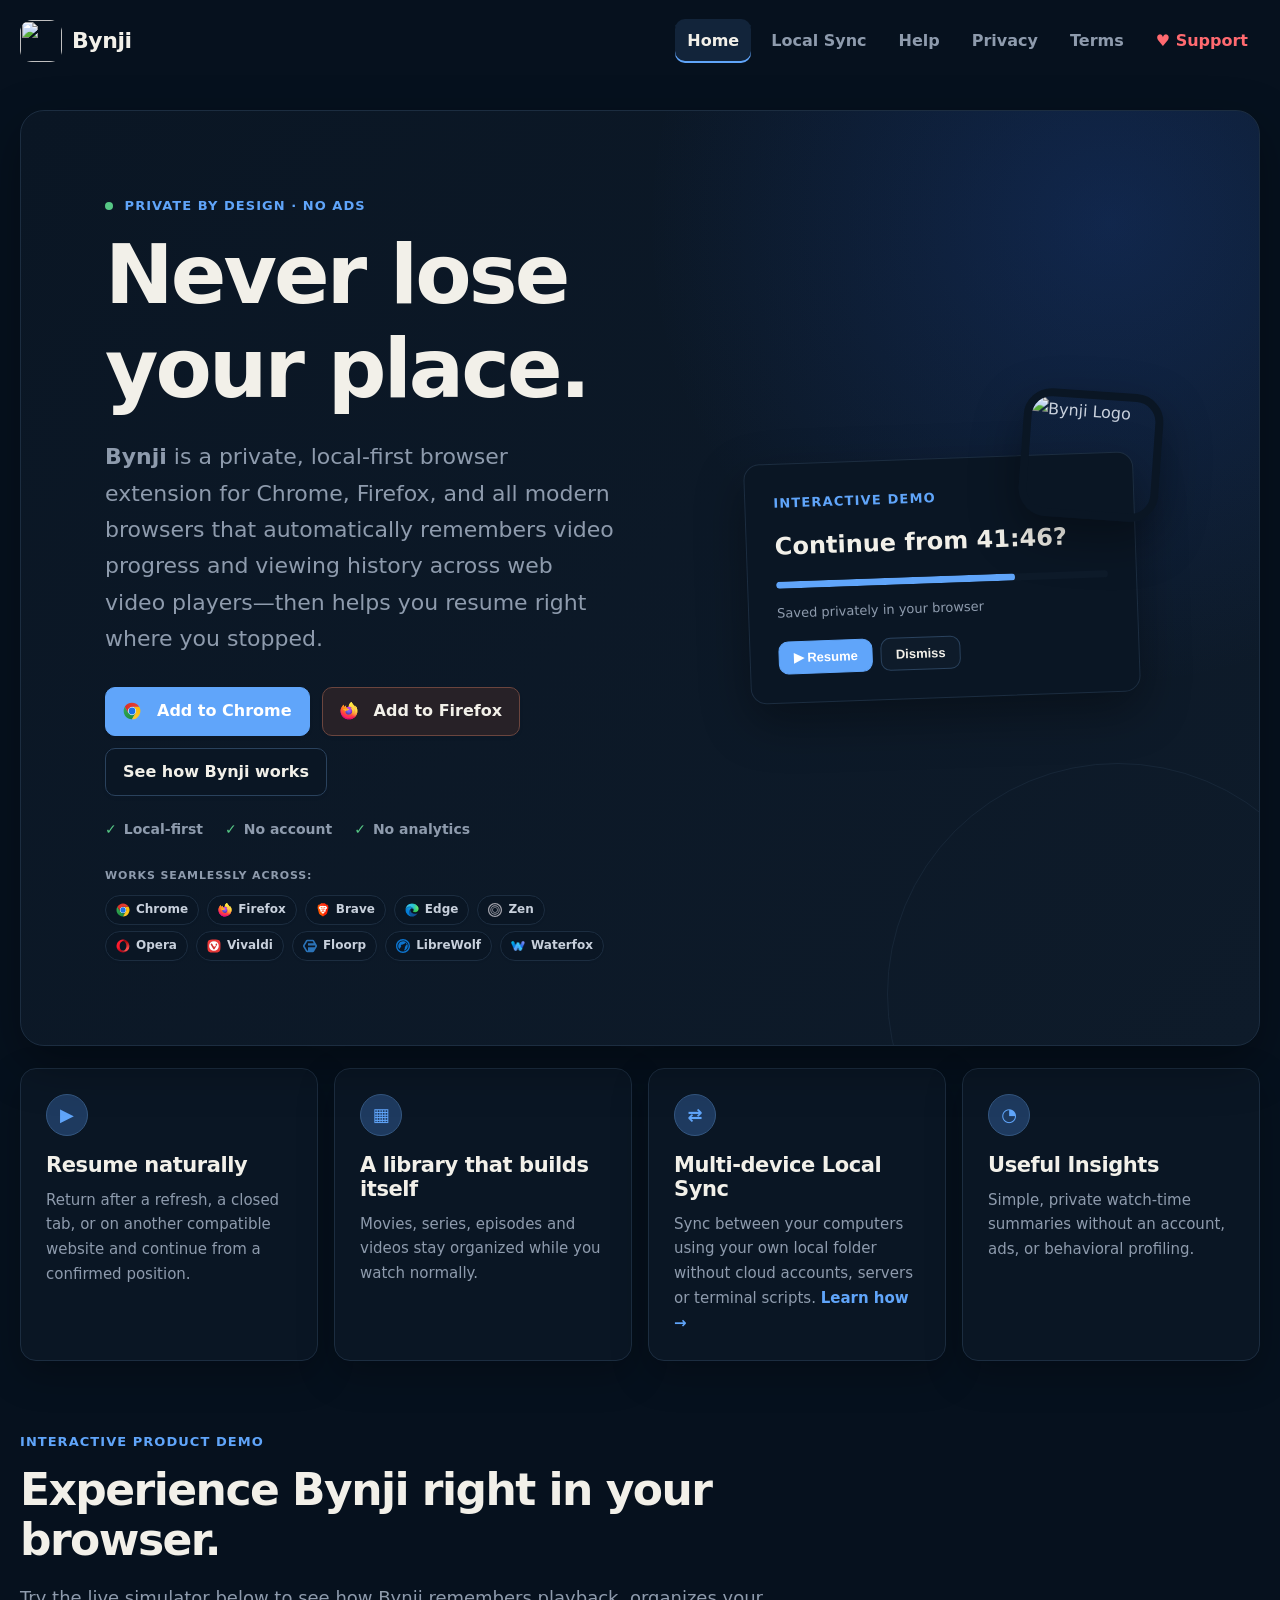
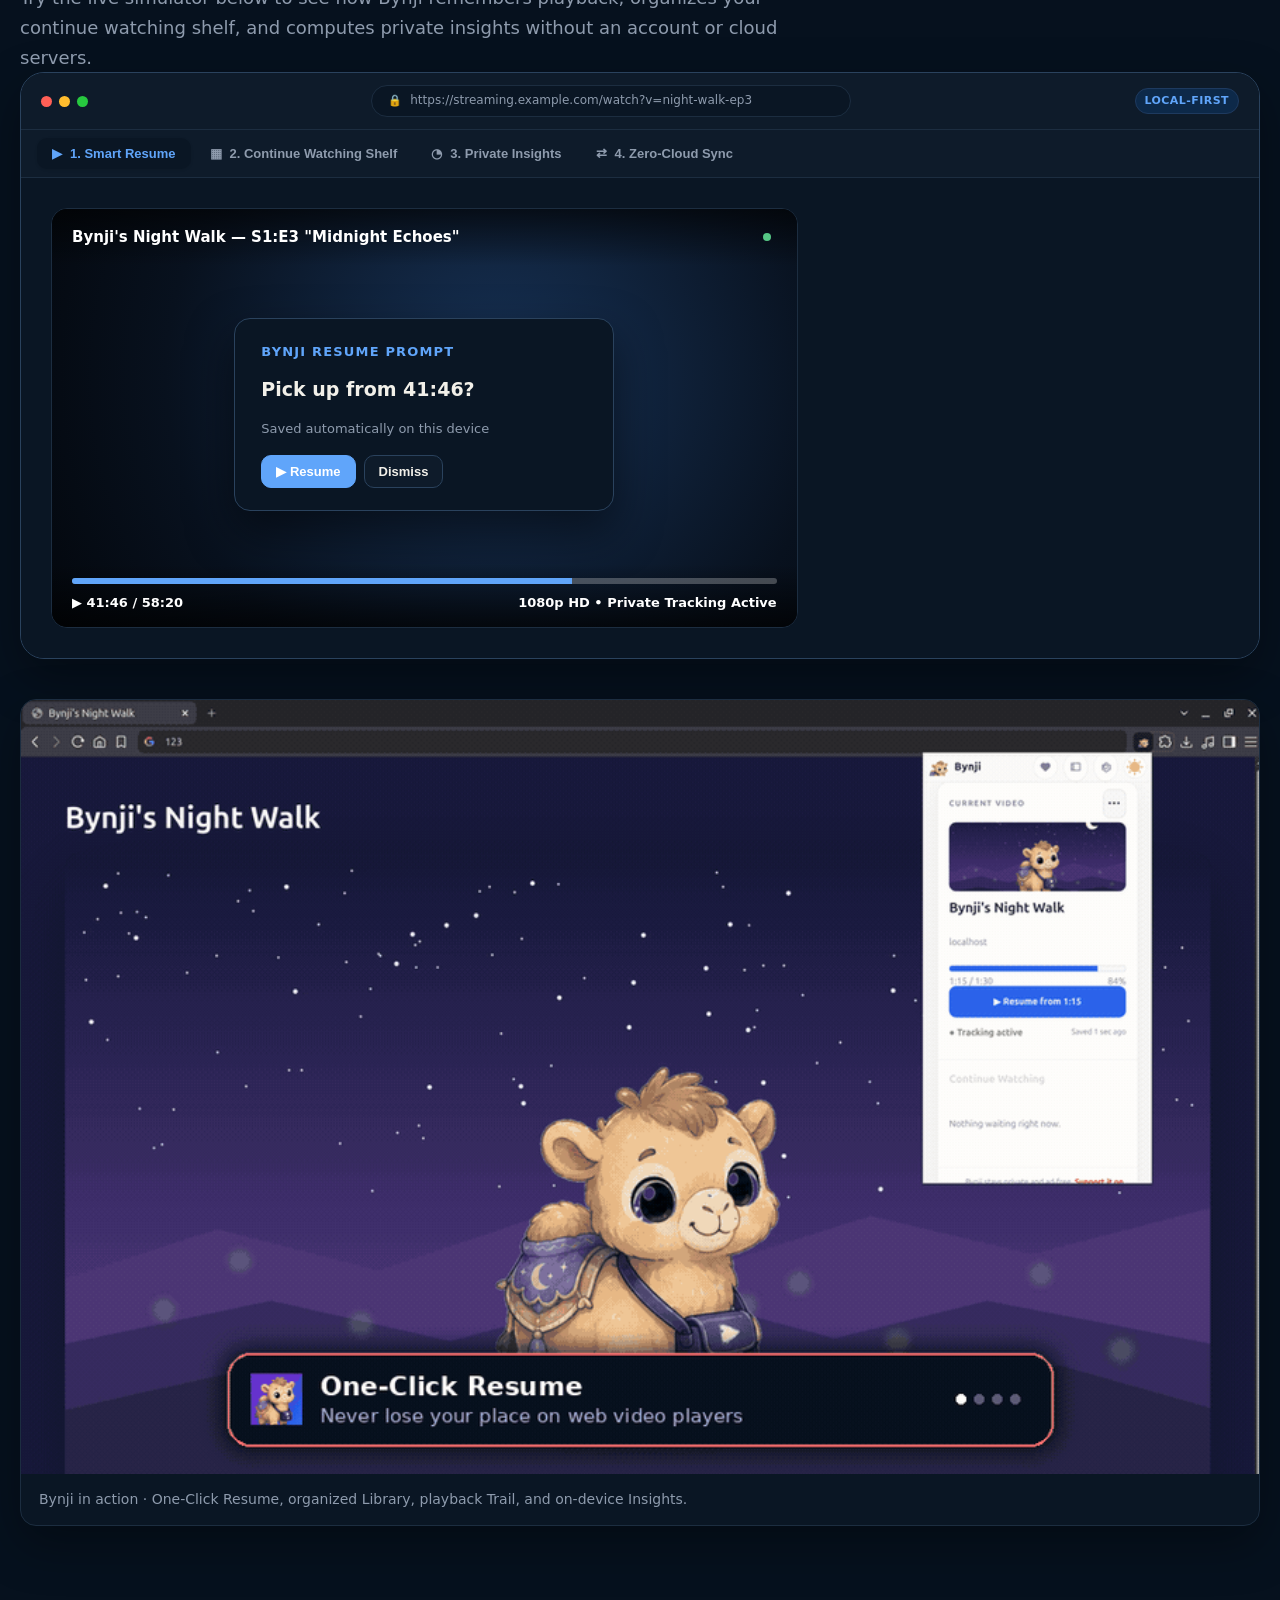
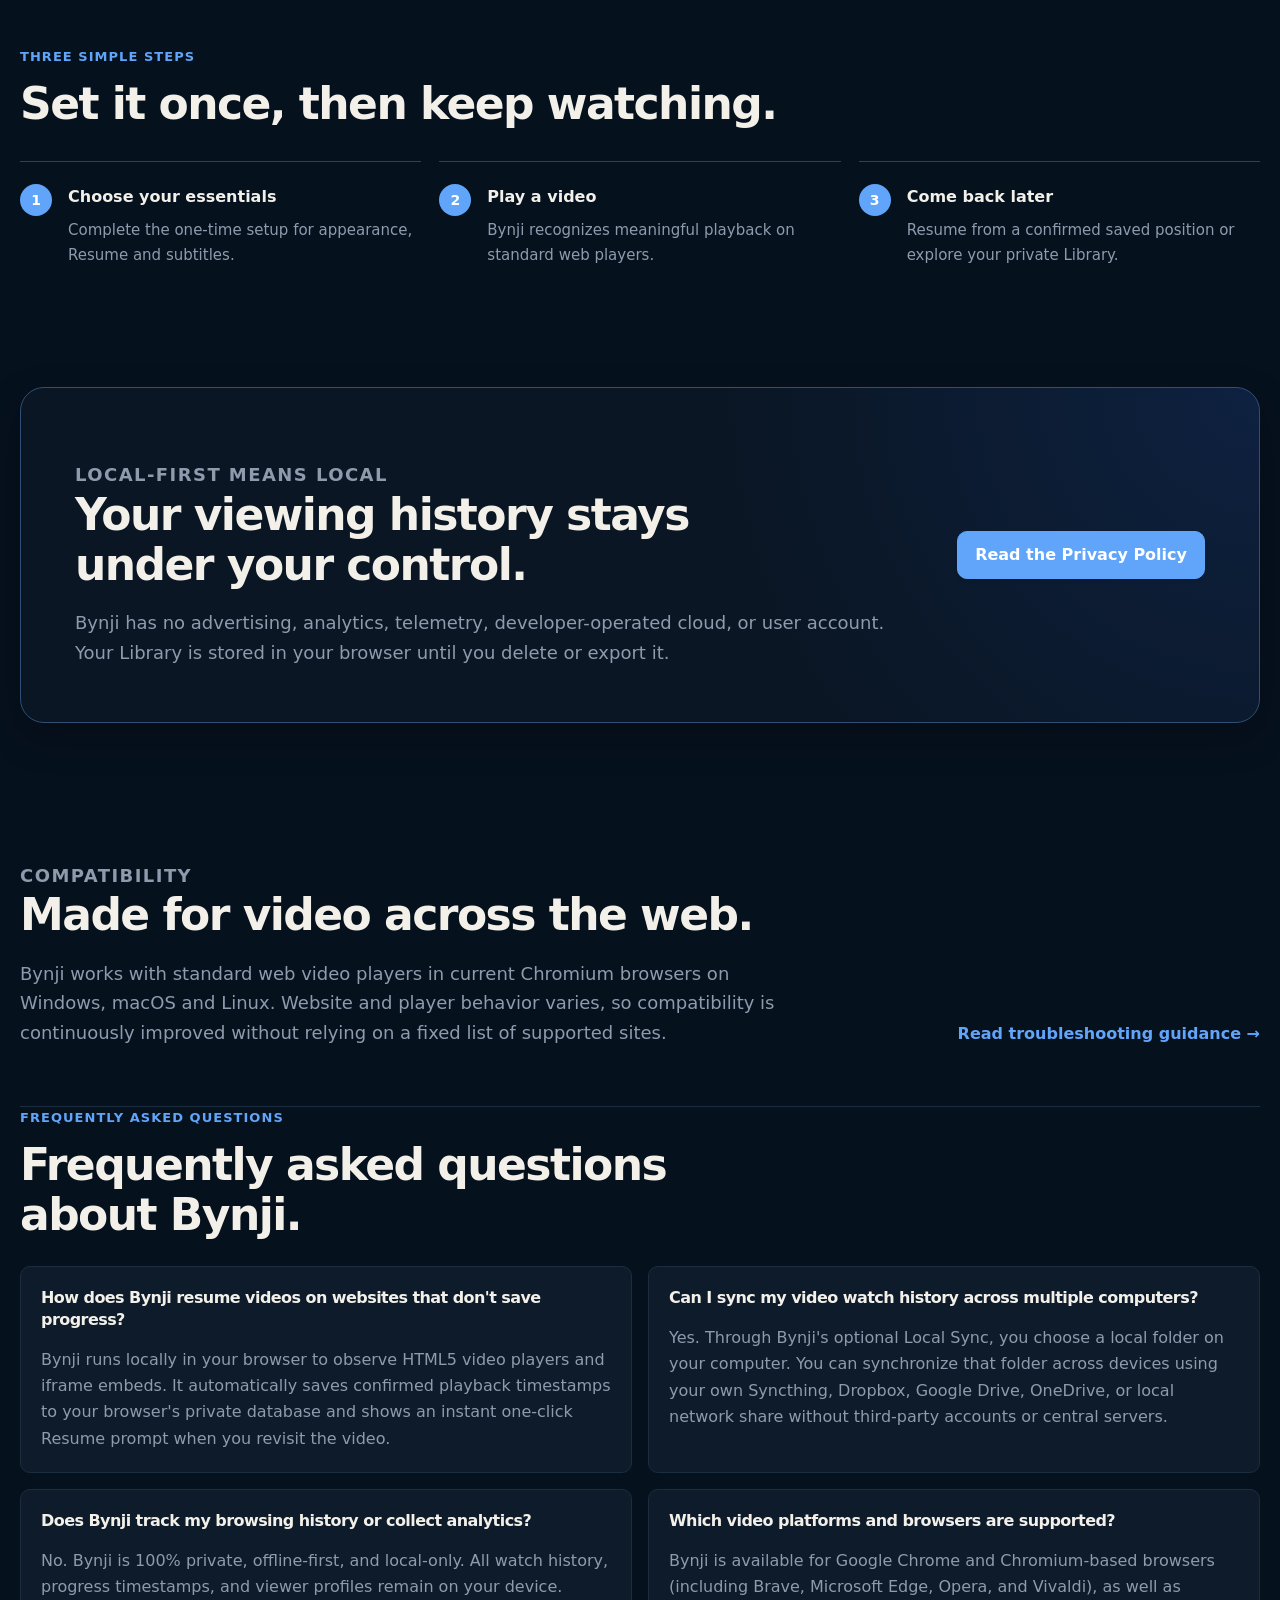
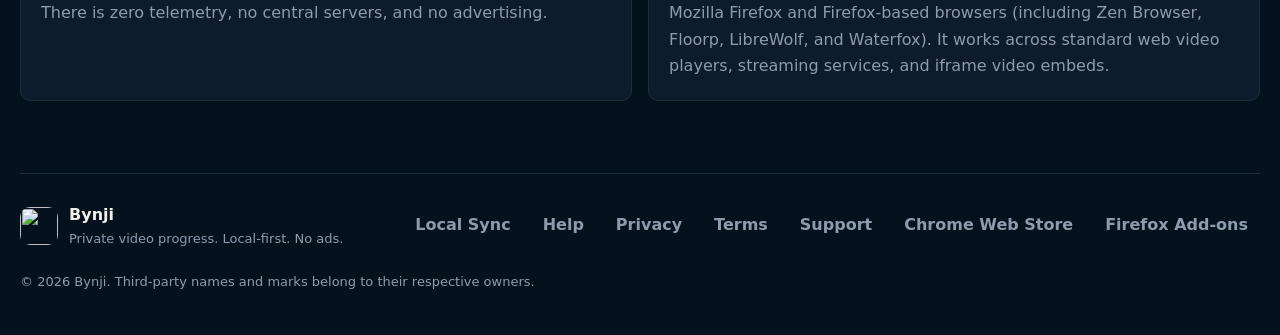
==== commit d27d3117: "Add files via upload" ====
--- a/index.html
+++ b/index.html
@@ -10,6 +10,7 @@
     />
     <link rel="canonical" href="https://bynjiapp.github.io/" />
     <meta name="google-site-verification" content="QABwNd8RKIQmDQhZAgZ9PTdvRueH0wxk_oI6W0Wqfjs" />
+    <meta name="google-site-verification" content="-HawLNsyjxPFV-bxkNiA5pUys9bRHaC1hjQVhJyaVWc" />
     <meta property="og:title" content="Bynji · Never lose your place" />
     <meta
       property="og:description"
@@ -111,7 +112,7 @@
                 "name": "Which video platforms and browsers are supported?",
                 "acceptedAnswer": {
                   "@type": "Answer",
-                  "text": "Bynji is available for Google Chrome and Chromium-based browsers including Microsoft Edge, Brave, Opera, and Vivaldi. It works across standard web video players, streaming services, anime platforms, and iframe video embeds."
+                  "text": "Bynji is available for Google Chrome and Chromium-based browsers (Brave, Microsoft Edge, Opera, Vivaldi), as well as Mozilla Firefox and Firefox-based browsers (Zen Browser, Floorp, LibreWolf, Waterfox). It works across standard web video players, streaming services, and iframe video embeds."
                 }
               }
             ]
@@ -151,7 +152,7 @@
           </p>
           <h1 id="hero-title">Never lose your place.</h1>
           <p class="hero-lede">
-            <strong>Bynji</strong> is a private, local-first browser extension for Chrome that automatically remembers video progress and viewing history across web video players—then helps you resume right where you stopped.
+            <strong>Bynji</strong> is a private, local-first browser extension for Chrome, Firefox, and all modern browsers that automatically remembers video progress and viewing history across web video players—then helps you resume right where you stopped.
           </p>
           <div class="actions">
             <a
@@ -159,7 +160,14 @@
               href="https://chromewebstore.google.com/detail/bynji/bficoegaabaomkpamgkogghmghdmhdac"
               target="_blank"
               rel="noreferrer"
-              >Add to Chrome</a
+              ><img src="assets/browsers/chrome.svg" alt="" class="button-icon" />Add to Chrome</a
+            >
+            <a
+              class="button button--firefox"
+              href="https://addons.mozilla.org/firefox/addon/bynji/"
+              target="_blank"
+              rel="noreferrer"
+              ><img src="assets/browsers/firefox.svg" alt="" class="button-icon" />Add to Firefox</a
             >
             <a class="button" href="help.html">See how Bynji works</a>
           </div>
@@ -168,6 +176,21 @@
             <li>No account</li>
             <li>No analytics</li>
           </ul>
+          <div class="browser-support-strip" aria-label="Supported browsers">
+            <span class="browser-support-label">Works seamlessly across:</span>
+            <div class="browser-icons-row">
+              <span class="browser-badge" title="Google Chrome"><img src="assets/browsers/chrome.svg" alt="" width="14" height="14" /> Chrome</span>
+              <span class="browser-badge" title="Mozilla Firefox"><img src="assets/browsers/firefox.svg" alt="" width="14" height="14" /> Firefox</span>
+              <span class="browser-badge" title="Brave"><img src="assets/browsers/brave.svg" alt="" width="14" height="14" /> Brave</span>
+              <span class="browser-badge" title="Microsoft Edge"><img src="assets/browsers/edge.svg" alt="" width="14" height="14" /> Edge</span>
+              <span class="browser-badge" title="Zen Browser"><img src="assets/browsers/zen.svg" alt="" width="14" height="14" /> Zen</span>
+              <span class="browser-badge" title="Opera"><img src="assets/browsers/opera.svg" alt="" width="14" height="14" /> Opera</span>
+              <span class="browser-badge" title="Vivaldi"><img src="assets/browsers/vivaldi.svg" alt="" width="14" height="14" /> Vivaldi</span>
+              <span class="browser-badge" title="Floorp"><img src="assets/browsers/floorp.svg" alt="" width="14" height="14" /> Floorp</span>
+              <span class="browser-badge" title="LibreWolf"><img src="assets/browsers/librewolf.svg" alt="" width="14" height="14" /> LibreWolf</span>
+              <span class="browser-badge" title="Waterfox"><img src="assets/browsers/waterfox.png" alt="" width="14" height="14" /> Waterfox</span>
+            </div>
+          </div>
         </div>
         <div class="hero-art">
           <img
@@ -531,7 +554,7 @@
           <article class="faq-card">
             <h3>Which video platforms and browsers are supported?</h3>
             <p>
-              Bynji is available for Google Chrome and Chromium-based browsers including Microsoft Edge, Brave, Opera, and Vivaldi. It works across standard web video players, streaming services, anime platforms, and iframe video embeds.
+              Bynji is available for Google Chrome and Chromium-based browsers (including Brave, Microsoft Edge, Opera, and Vivaldi), as well as Mozilla Firefox and Firefox-based browsers (including Zen Browser, Floorp, LibreWolf, and Waterfox). It works across standard web video players, streaming services, and iframe video embeds.
             </p>
           </article>
         </div>
@@ -558,6 +581,12 @@
           rel="noreferrer"
           >Chrome Web Store</a
         >
+        <a
+          href="https://addons.mozilla.org/firefox/addon/bynji/"
+          target="_blank"
+          rel="noreferrer"
+          >Firefox Add-ons</a
+        >
       </nav>
       <p>
         © 2026 Bynji. Third-party names and marks belong to their respective
--- a/site.css
+++ b/site.css
@@ -326,6 +326,77 @@
   opacity: 0.88;
 }
 
+.button--firefox {
+  border-color: color-mix(in srgb, #ff7139 35%, var(--border));
+  background: color-mix(in srgb, #ff7139 12%, var(--surface));
+  color: var(--text-strong);
+}
+
+.button--firefox:hover {
+  border-color: #ff7139;
+  background: color-mix(in srgb, #ff7139 20%, var(--surface-hover));
+  color: var(--text-strong);
+}
+
+.button-icon {
+  width: 18px;
+  height: 18px;
+  vertical-align: middle;
+  margin-right: 8px;
+  display: inline-block;
+  flex-shrink: 0;
+}
+
+.browser-support-strip {
+  margin-top: 26px;
+  display: flex;
+  flex-direction: column;
+  gap: 10px;
+}
+
+.browser-support-label {
+  font-size: 11px;
+  font-weight: 700;
+  text-transform: uppercase;
+  letter-spacing: 0.08em;
+  color: var(--muted);
+}
+
+.browser-icons-row {
+  display: flex;
+  flex-wrap: wrap;
+  align-items: center;
+  gap: 6px 8px;
+}
+
+.browser-badge {
+  display: inline-flex;
+  align-items: center;
+  gap: 6px;
+  padding: 4px 10px;
+  border-radius: 999px;
+  background: var(--surface);
+  border: 1px solid var(--border);
+  font-size: 12px;
+  font-weight: 550;
+  color: var(--text);
+  box-shadow: 0 1px 3px rgba(0, 0, 0, 0.04);
+  transition: border-color 0.15s ease, background 0.15s ease, transform 0.15s ease;
+}
+
+.browser-badge:hover {
+  border-color: var(--accent);
+  background: var(--surface-hover);
+  transform: translateY(-1px);
+}
+
+.browser-badge img {
+  width: 14px;
+  height: 14px;
+  object-fit: contain;
+  flex-shrink: 0;
+}
+
 .hero-points {
   display: flex;
   flex-wrap: wrap;
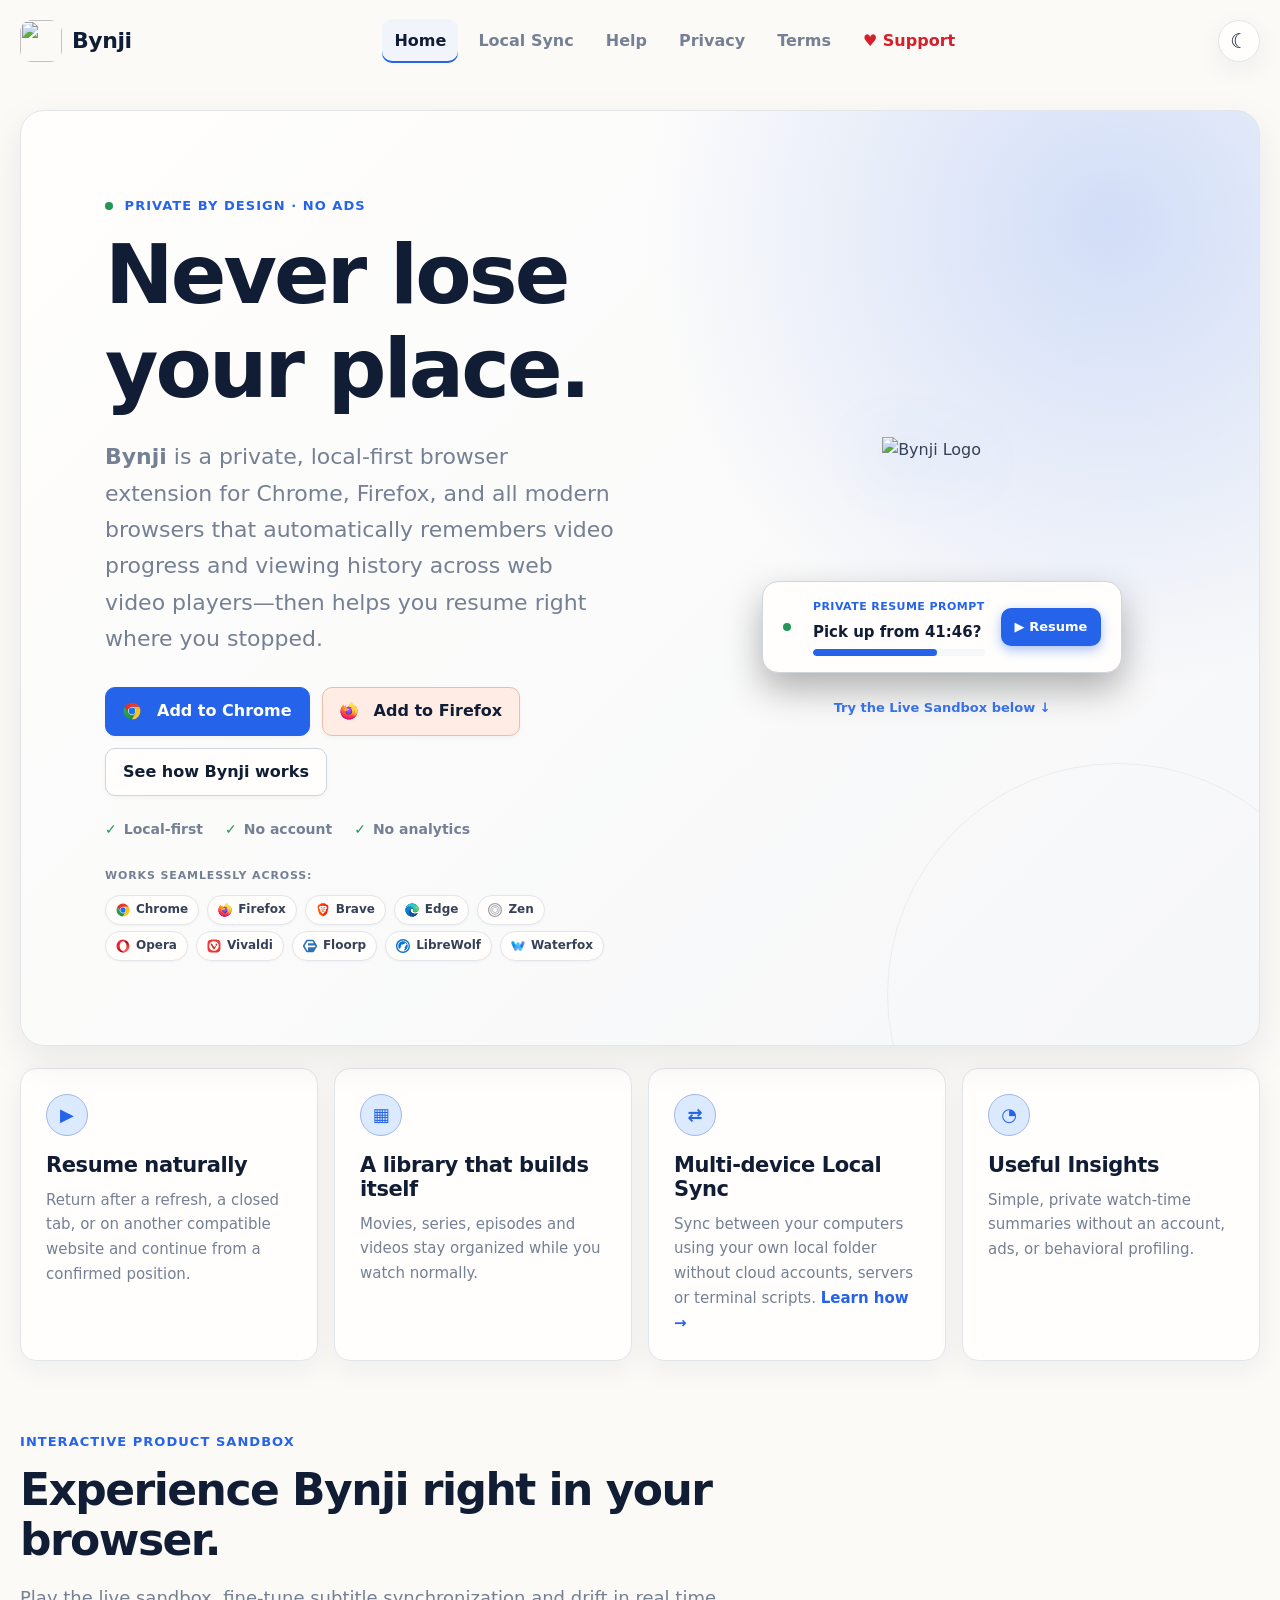
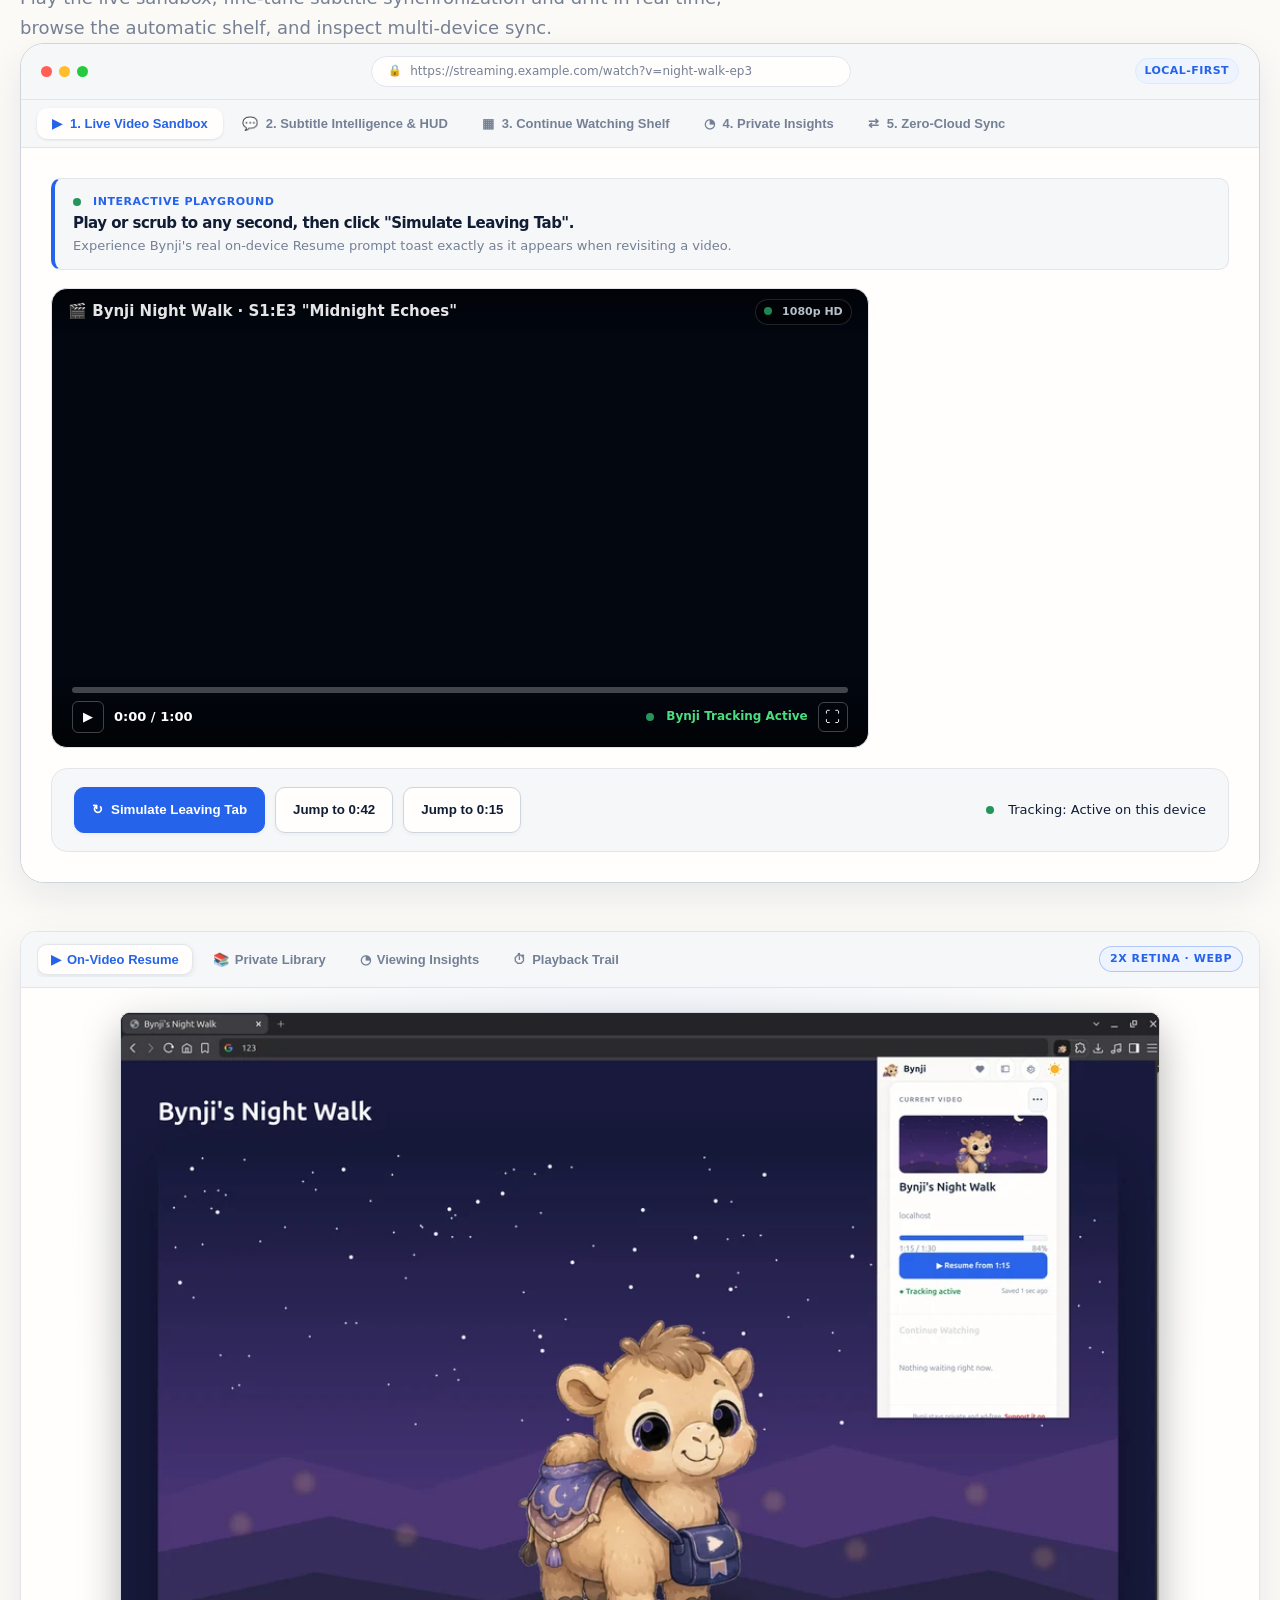
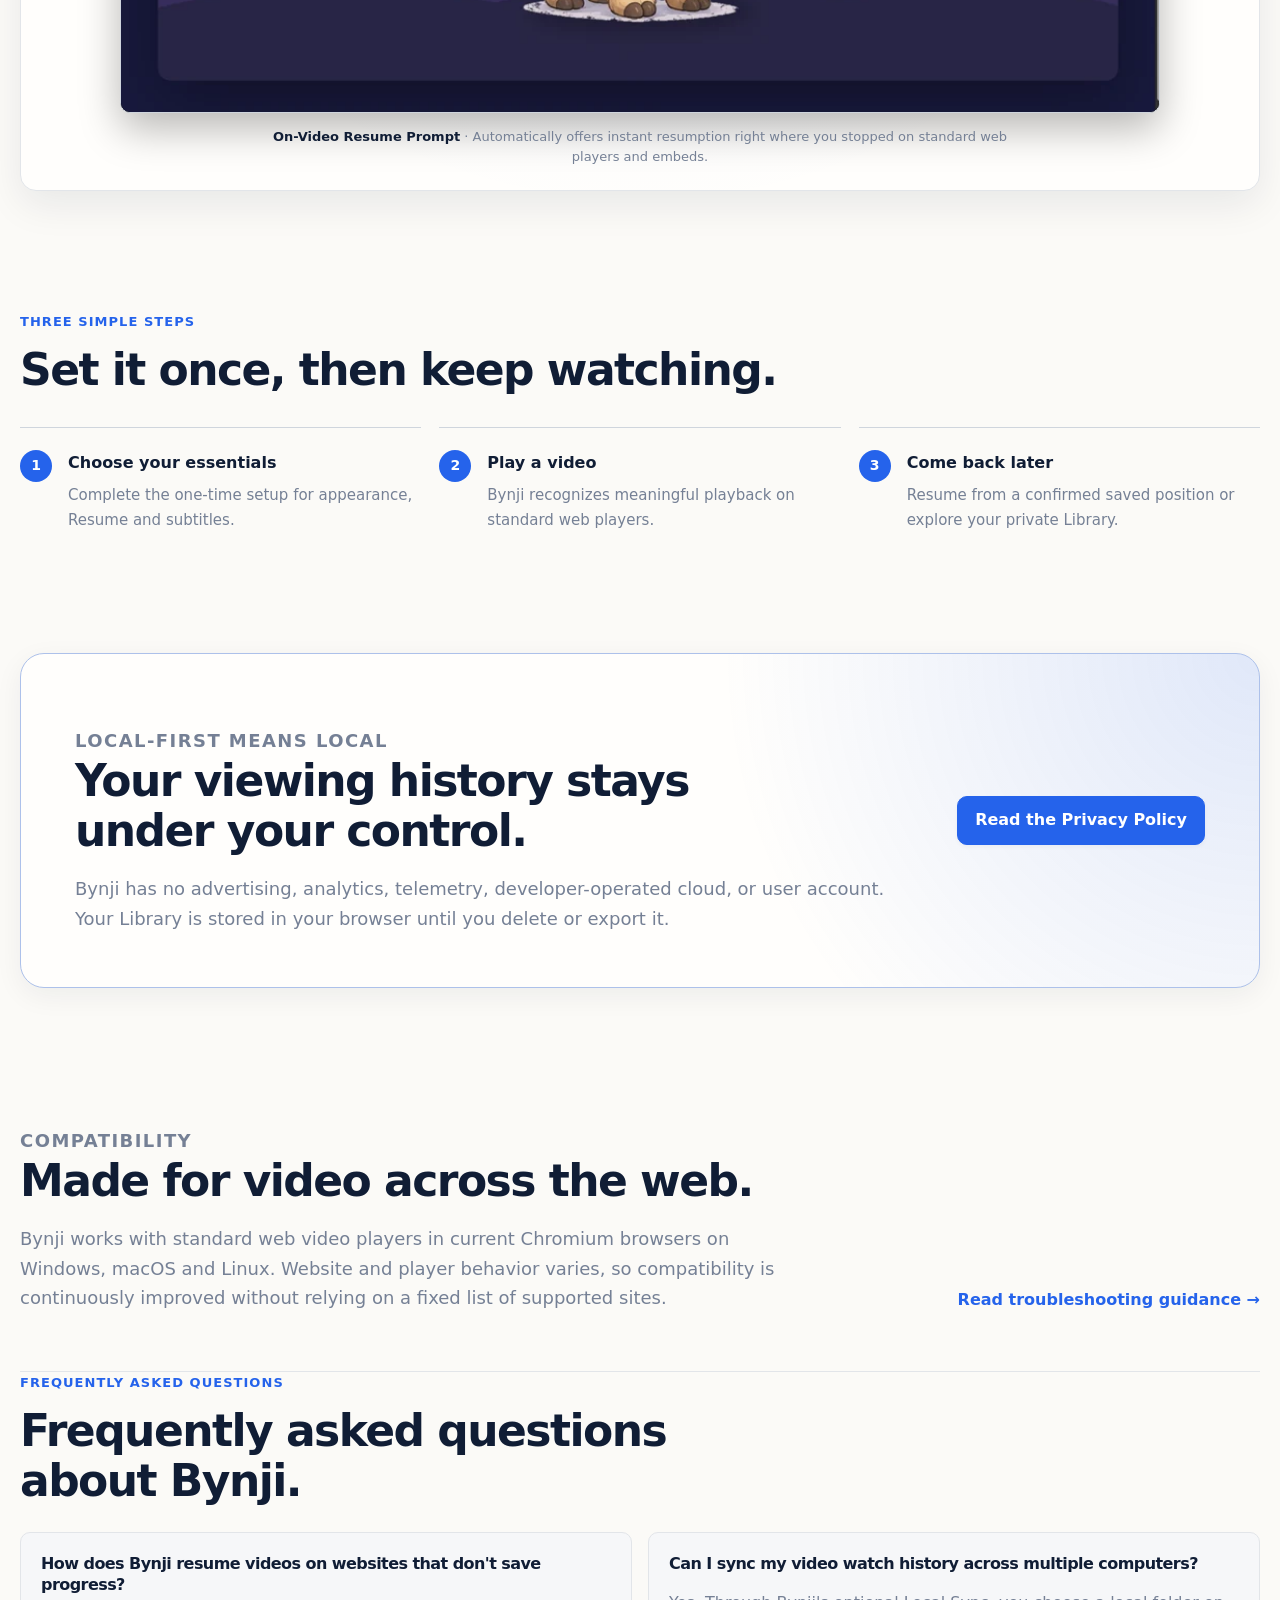
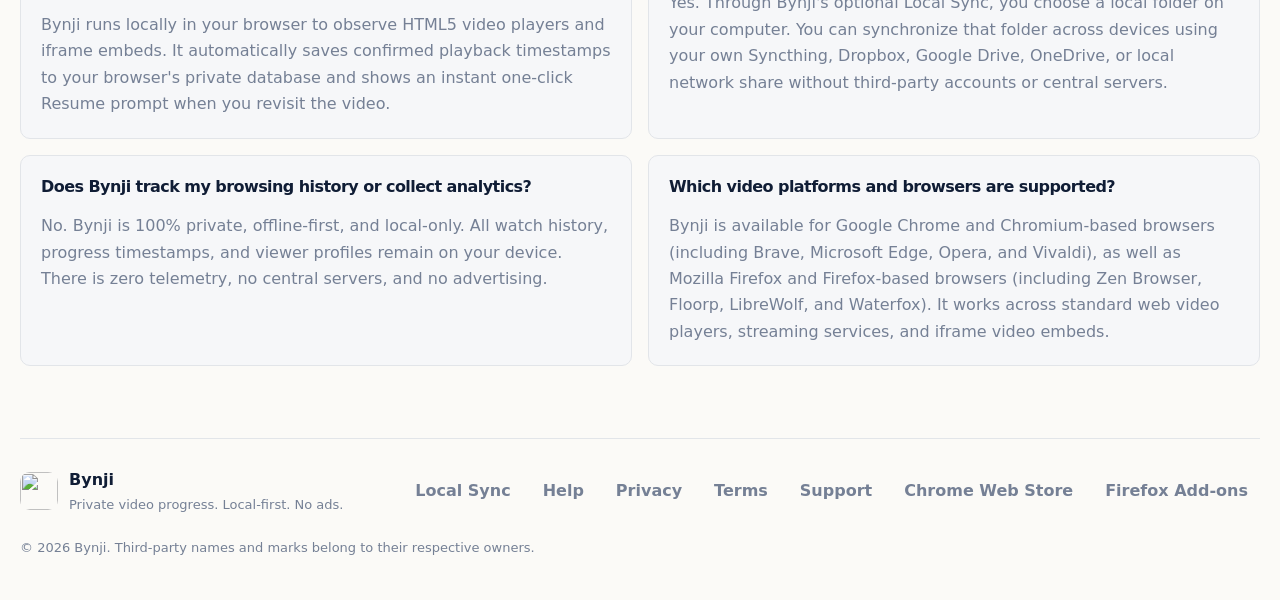
==== commit e60051d9: "Add files via upload" ====
--- a/index.html
+++ b/index.html
@@ -9,8 +9,14 @@
       content="Bynji privately remembers video progress and viewing history across the web. Automatically resume web videos. 100% local-first, zero ads, no accounts."
     />
     <link rel="canonical" href="https://bynjiapp.github.io/" />
-    <meta name="google-site-verification" content="QABwNd8RKIQmDQhZAgZ9PTdvRueH0wxk_oI6W0Wqfjs" />
-    <meta name="google-site-verification" content="-HawLNsyjxPFV-bxkNiA5pUys9bRHaC1hjQVhJyaVWc" />
+    <meta
+      name="google-site-verification"
+      content="QABwNd8RKIQmDQhZAgZ9PTdvRueH0wxk_oI6W0Wqfjs"
+    />
+    <meta
+      name="google-site-verification"
+      content="-HawLNsyjxPFV-bxkNiA5pUys9bRHaC1hjQVhJyaVWc"
+    />
     <meta property="og:title" content="Bynji · Never lose your place" />
     <meta
       property="og:description"
@@ -152,7 +158,10 @@
           </p>
           <h1 id="hero-title">Never lose your place.</h1>
           <p class="hero-lede">
-            <strong>Bynji</strong> is a private, local-first browser extension for Chrome, Firefox, and all modern browsers that automatically remembers video progress and viewing history across web video players—then helps you resume right where you stopped.
+            <strong>Bynji</strong> is a private, local-first browser extension
+            for Chrome, Firefox, and all modern browsers that automatically
+            remembers video progress and viewing history across web video
+            players—then helps you resume right where you stopped.
           </p>
           <div class="actions">
             <a
@@ -160,14 +169,22 @@
               href="https://chromewebstore.google.com/detail/bynji/bficoegaabaomkpamgkogghmghdmhdac"
               target="_blank"
               rel="noreferrer"
-              ><img src="assets/browsers/chrome.svg" alt="" class="button-icon" />Add to Chrome</a
+              ><img
+                src="assets/browsers/chrome.svg"
+                alt=""
+                class="button-icon"
+              />Add to Chrome</a
             >
             <a
               class="button button--firefox"
               href="https://addons.mozilla.org/firefox/addon/bynji/"
               target="_blank"
               rel="noreferrer"
-              ><img src="assets/browsers/firefox.svg" alt="" class="button-icon" />Add to Firefox</a
+              ><img
+                src="assets/browsers/firefox.svg"
+                alt=""
+                class="button-icon"
+              />Add to Firefox</a
             >
             <a class="button" href="help.html">See how Bynji works</a>
           </div>
@@ -179,45 +196,122 @@
           <div class="browser-support-strip" aria-label="Supported browsers">
             <span class="browser-support-label">Works seamlessly across:</span>
             <div class="browser-icons-row">
-              <span class="browser-badge" title="Google Chrome"><img src="assets/browsers/chrome.svg" alt="" width="14" height="14" /> Chrome</span>
-              <span class="browser-badge" title="Mozilla Firefox"><img src="assets/browsers/firefox.svg" alt="" width="14" height="14" /> Firefox</span>
-              <span class="browser-badge" title="Brave"><img src="assets/browsers/brave.svg" alt="" width="14" height="14" /> Brave</span>
-              <span class="browser-badge" title="Microsoft Edge"><img src="assets/browsers/edge.svg" alt="" width="14" height="14" /> Edge</span>
-              <span class="browser-badge" title="Zen Browser"><img src="assets/browsers/zen.svg" alt="" width="14" height="14" /> Zen</span>
-              <span class="browser-badge" title="Opera"><img src="assets/browsers/opera.svg" alt="" width="14" height="14" /> Opera</span>
-              <span class="browser-badge" title="Vivaldi"><img src="assets/browsers/vivaldi.svg" alt="" width="14" height="14" /> Vivaldi</span>
-              <span class="browser-badge" title="Floorp"><img src="assets/browsers/floorp.svg" alt="" width="14" height="14" /> Floorp</span>
-              <span class="browser-badge" title="LibreWolf"><img src="assets/browsers/librewolf.svg" alt="" width="14" height="14" /> LibreWolf</span>
-              <span class="browser-badge" title="Waterfox"><img src="assets/browsers/waterfox.png" alt="" width="14" height="14" /> Waterfox</span>
+              <span class="browser-badge" title="Google Chrome"
+                ><img
+                  src="assets/browsers/chrome.svg"
+                  alt=""
+                  width="14"
+                  height="14"
+                />
+                Chrome</span
+              >
+              <span class="browser-badge" title="Mozilla Firefox"
+                ><img
+                  src="assets/browsers/firefox.svg"
+                  alt=""
+                  width="14"
+                  height="14"
+                />
+                Firefox</span
+              >
+              <span class="browser-badge" title="Brave"
+                ><img
+                  src="assets/browsers/brave.svg"
+                  alt=""
+                  width="14"
+                  height="14"
+                />
+                Brave</span
+              >
+              <span class="browser-badge" title="Microsoft Edge"
+                ><img
+                  src="assets/browsers/edge.svg"
+                  alt=""
+                  width="14"
+                  height="14"
+                />
+                Edge</span
+              >
+              <span class="browser-badge" title="Zen Browser"
+                ><img
+                  src="assets/browsers/zen.svg"
+                  alt=""
+                  width="14"
+                  height="14"
+                />
+                Zen</span
+              >
+              <span class="browser-badge" title="Opera"
+                ><img
+                  src="assets/browsers/opera.svg"
+                  alt=""
+                  width="14"
+                  height="14"
+                />
+                Opera</span
+              >
+              <span class="browser-badge" title="Vivaldi"
+                ><img
+                  src="assets/browsers/vivaldi.svg"
+                  alt=""
+                  width="14"
+                  height="14"
+                />
+                Vivaldi</span
+              >
+              <span class="browser-badge" title="Floorp"
+                ><img
+                  src="assets/browsers/floorp.svg"
+                  alt=""
+                  width="14"
+                  height="14"
+                />
+                Floorp</span
+              >
+              <span class="browser-badge" title="LibreWolf"
+                ><img
+                  src="assets/browsers/librewolf.svg"
+                  alt=""
+                  width="14"
+                  height="14"
+                />
+                LibreWolf</span
+              >
+              <span class="browser-badge" title="Waterfox"
+                ><img
+                  src="assets/browsers/waterfox.png"
+                  alt=""
+                  width="14"
+                  height="14"
+                />
+                Waterfox</span
+              >
             </div>
           </div>
         </div>
         <div class="hero-art">
-          <img
-            src="assets/bynji-icon-128.png"
-            alt="Bynji Logo"
-            width="128"
-            height="128"
-          />
-          <div class="resume-card" data-hero-card data-state="initial">
-            <span class="resume-label">Interactive Demo</span>
-            <strong>Continue from 41:46?</strong>
-            <span class="progress-track"><span data-hero-progress style="width: 72%;"></span></span>
-            <span class="resume-meta" data-hero-status>Saved privately in your browser</span>
-            <div class="resume-card__actions">
-              <button type="button" class="resume-card__btn resume-card__btn--primary" data-hero-resume>
-                ▶ Resume
-              </button>
-              <button type="button" class="resume-card__btn" data-hero-dismiss>
-                Dismiss
-              </button>
+          <div class="hero-visual-card">
+            <img
+              src="assets/bynji-icon-128.png"
+              alt="Bynji Logo"
+              width="120"
+              height="120"
+              class="hero-logo-glow"
+            />
+            <div class="hero-prompt-preview" aria-hidden="true">
+              <span class="status-dot"></span>
+              <div class="hero-prompt-text">
+                <span class="hero-prompt-badge">Private Resume Prompt</span>
+                <strong>Pick up from 41:46?</strong>
+                <div class="progress-track">
+                  <span style="width: 72%"></span>
+                </div>
+              </div>
+              <span class="hero-pill-btn">▶ Resume</span>
             </div>
-            <div class="resume-card__reset-box">
-              <button type="button" class="resume-card__btn" data-hero-reset>
-                ↺ Replay demo
-              </button>
-            </div>
-            <div class="hero-toast" data-hero-toast role="status" aria-live="polite"></div>
+            <a href="#sandbox" class="hero-try-sandbox-link">
+              Try the Live Sandbox below ↓
+            </a>
           </div>
         </div>
       </section>
@@ -258,13 +352,18 @@
         </article>
       </section>
 
-      <section class="showcase simulator-section" aria-labelledby="showcase-title">
+      <section
+        class="showcase simulator-section"
+        id="sandbox"
+        aria-labelledby="showcase-title"
+      >
         <div class="section-heading">
-          <p class="eyebrow">Interactive product demo</p>
+          <p class="eyebrow">Interactive product sandbox</p>
           <h2 id="showcase-title">Experience Bynji right in your browser.</h2>
           <p>
-            Try the live simulator below to see how Bynji remembers playback, organizes your continue
-            watching shelf, and computes private insights without an account or cloud servers.
+            Play the live sandbox, fine-tune subtitle synchronization and drift
+            in real time, browse the automatic shelf, and inspect multi-device
+            sync.
           </p>
         </div>
 
@@ -284,75 +383,711 @@
           </div>
 
           <nav class="simulator-tab-nav" aria-label="Simulator features">
-            <button type="button" class="sim-tab-btn is-active" data-sim-tab="resume" aria-selected="true">
-              <span>▶</span> 1. Smart Resume
+            <button
+              type="button"
+              class="sim-tab-btn is-active"
+              data-sim-tab="resume"
+              aria-selected="true"
+            >
+              <span>▶</span> 1. Live Video Sandbox
             </button>
-            <button type="button" class="sim-tab-btn" data-sim-tab="shelf" aria-selected="false">
-              <span>▦</span> 2. Continue Watching Shelf
+            <button
+              type="button"
+              class="sim-tab-btn"
+              data-sim-tab="subtitles"
+              aria-selected="false"
+            >
+              <span>💬</span> 2. Subtitle Intelligence &amp; HUD
             </button>
-            <button type="button" class="sim-tab-btn" data-sim-tab="insights" aria-selected="false">
-              <span>◔</span> 3. Private Insights
+            <button
+              type="button"
+              class="sim-tab-btn"
+              data-sim-tab="shelf"
+              aria-selected="false"
+            >
+              <span>▦</span> 3. Continue Watching Shelf
             </button>
-            <button type="button" class="sim-tab-btn" data-sim-tab="sync" aria-selected="false">
-              <span>⇄</span> 4. Zero-Cloud Sync
+            <button
+              type="button"
+              class="sim-tab-btn"
+              data-sim-tab="insights"
+              aria-selected="false"
+            >
+              <span>◔</span> 4. Private Insights
+            </button>
+            <button
+              type="button"
+              class="sim-tab-btn"
+              data-sim-tab="sync"
+              aria-selected="false"
+            >
+              <span>⇄</span> 5. Zero-Cloud Sync
             </button>
           </nav>
 
           <div class="simulator-body">
-            <!-- Panel 1: Smart Resume Player -->
+            <!-- Panel 1: Live Video Player Sandbox -->
             <div class="sim-panel is-active" data-sim-panel="resume">
-              <div class="sim-player">
-                <div class="sim-player__backdrop"></div>
-                <div class="sim-player__top-bar">
-                  <span class="sim-player__title">Bynji's Night Walk — S1:E3 "Midnight Echoes"</span>
-                  <span class="status-dot"></span>
-                </div>
-                <div class="sim-player__center">
-                  <div class="sim-player__resume-dialog">
-                    <span class="resume-label">Bynji Resume Prompt</span>
-                    <strong style="color: var(--text-strong); font-size: 19px;">Pick up from 41:46?</strong>
-                    <span class="resume-meta">Saved automatically on this device</span>
-                    <div style="display: flex; gap: 8px; margin-top: 4px;">
-                      <button type="button" class="resume-card__btn resume-card__btn--primary" onclick="this.closest('.sim-player').querySelector('.sim-player__scrubber-fill').style.width='72%'; this.textContent='✓ Resumed!';">
+              <!-- Prominent Interactive Guidance Banner at Top -->
+              <div class="sandbox-guide-banner">
+                <div class="sandbox-guide-badge">
+                  <span class="status-dot status-dot--success"></span>
+                  <span data-sandbox-guide-pill>Interactive Playground</span>
+                </div>
+                <h3 class="sandbox-guide-title" data-sandbox-guide-title>
+                  Play or scrub to any second, then click "Simulate Leaving
+                  Tab".
+                </h3>
+                <p class="sandbox-guide-desc" data-sandbox-guide-desc>
+                  Experience Bynji's real on-device Resume prompt toast exactly
+                  as it appears when revisiting a video.
+                </p>
+              </div>
+
+              <div class="sim-player sim-player--sandbox" data-sandbox-player>
+                <video
+                  class="sandbox-video"
+                  preload="metadata"
+                  playsinline
+                  src="assets/demo-video.mp4"
+                >
+                  <track
+                    default
+                    kind="subtitles"
+                    srclang="en"
+                    label="English"
+                    src="assets/demo-subtitles.vtt"
+                  />
+                </video>
+
+                <!-- Ambient overlay top-bar (fades out so it never obscures video or prompt) -->
+                <div class="sim-player__top-bar" data-sandbox-top-bar>
+                  <span class="sim-player__title"
+                    >🎬 Bynji Night Walk · S1:E3 "Midnight Echoes"</span
+                  >
+                  <span class="sandbox-player-badge"
+                    ><span class="status-dot"></span> 1080p HD</span
+                  >
+                </div>
+
+                <!-- Authentic Bynji Resume Prompt Toast Overlay -->
+                <div
+                  class="sandbox-resume-overlay"
+                  data-sandbox-resume-overlay
+                  hidden
+                >
+                  <div
+                    class="sandbox-resume-toast"
+                    role="dialog"
+                    aria-modal="true"
+                    aria-labelledby="sandbox-prompt-title"
+                  >
+                    <div class="sandbox-resume-toast__header">
+                      <span class="resume-label">Bynji · Resume Prompt</span>
+                      <button
+                        type="button"
+                        class="sandbox-toast-close"
+                        data-sandbox-dismiss
+                        aria-label="Dismiss"
+                      >
+                        ✕
+                      </button>
+                    </div>
+                    <strong
+                      class="sandbox-resume-toast__title"
+                      id="sandbox-prompt-title"
+                      data-sandbox-prompt-title
+                      >Continue from 0:42?</strong
+                    >
+                    <div class="progress-track">
+                      <span
+                        data-sandbox-progress-fill
+                        style="width: 70%"
+                      ></span>
+                    </div>
+                    <span class="resume-meta" data-sandbox-prompt-meta
+                      >Saved automatically on this device · 70% watched</span
+                    >
+                    <div class="sandbox-resume-toast__actions">
+                      <button
+                        type="button"
+                        class="resume-card__btn resume-card__btn--primary"
+                        data-sandbox-resume-btn
+                      >
                         ▶ Resume
                       </button>
-                      <button type="button" class="resume-card__btn" onclick="this.closest('.sim-player__resume-dialog').style.display='none';">
-                        Dismiss
+                      <button
+                        type="button"
+                        class="resume-card__btn"
+                        data-sandbox-restart-btn
+                      >
+                        Start over
                       </button>
                     </div>
                   </div>
                 </div>
+
+                <!-- Leaving tab transition overlay -->
+                <div
+                  class="sandbox-leaving-overlay"
+                  data-sandbox-leaving-overlay
+                  hidden
+                >
+                  <div class="sandbox-leaving-spinner">
+                    <span class="spinner-icon">↻</span>
+                    <strong>Simulating tab close & revisit...</strong>
+                    <span class="resume-meta"
+                      >Re-opening video player at 0:00</span
+                    >
+                  </div>
+                </div>
+
+                <!-- Video bottom controls bar -->
                 <div class="sim-player__bottom-bar">
-                  <div class="sim-player__scrubber">
-                    <div class="sim-player__scrubber-fill"></div>
+                  <div
+                    class="sim-player__scrubber"
+                    data-sandbox-scrubber
+                    title="Click or scrub along the timeline"
+                  >
+                    <div
+                      class="sim-player__scrubber-fill"
+                      data-sandbox-scrubber-fill
+                      style="width: 0%"
+                    ></div>
                   </div>
                   <div class="sim-player__controls">
-                    <span>▶ 41:46 / 58:20</span>
-                    <span>1080p HD • Private Tracking Active</span>
-                  </div>
+                    <div style="display: flex; align-items: center; gap: 10px">
+                      <button
+                        type="button"
+                        class="sandbox-play-btn"
+                        data-sandbox-play-toggle
+                        aria-label="Play / Pause"
+                      >
+                        ▶
+                      </button>
+                      <span data-sandbox-time-display>0:00 / 1:00</span>
+                    </div>
+                    <div style="display: flex; align-items: center; gap: 10px">
+                      <span class="sandbox-tracking-tag"
+                        ><span class="status-dot"></span> Bynji Tracking
+                        Active</span
+                      >
+                      <button
+                        type="button"
+                        class="sandbox-fullscreen-btn"
+                        data-sandbox-fullscreen
+                        aria-label="Toggle Fullscreen"
+                        title="Toggle Fullscreen"
+                      >
+                        ⛶
+                      </button>
+                    </div>
+                  </div>
+                </div>
+              </div>
+
+              <!-- Sandbox Interactive Control Bar -->
+              <div class="sandbox-toolbar">
+                <div class="sandbox-toolbar__actions">
+                  <button
+                    type="button"
+                    class="button button--primary"
+                    data-sandbox-simulate-leave
+                  >
+                    <span aria-hidden="true">↻</span> Simulate Leaving Tab
+                  </button>
+                  <button
+                    type="button"
+                    class="button"
+                    data-sandbox-quick-seek
+                    data-seek-seconds="42"
+                  >
+                    Jump to 0:42
+                  </button>
+                  <button
+                    type="button"
+                    class="button"
+                    data-sandbox-quick-seek
+                    data-seek-seconds="15"
+                  >
+                    Jump to 0:15
+                  </button>
+                </div>
+                <div class="sandbox-toolbar__status">
+                  <span class="status-dot status-dot--success"></span>
+                  <span data-sandbox-status-text
+                    >Tracking: Active on this device</span
+                  >
                 </div>
               </div>
             </div>
 
-            <!-- Panel 2: Continue Watching Shelf -->
+            <!-- Panel 2: Subtitle Intelligence & Player HUD Controls -->
+            <div class="sim-panel" data-sim-panel="subtitles" hidden>
+              <div class="sub-showcase-header">
+                <div>
+                  <div class="sub-badge-row">
+                    <span class="sub-badge"
+                      ><span class="status-dot status-dot--success"></span>
+                      Power-User Feature</span
+                    >
+                    <span class="sub-badge sub-badge--subtle"
+                      >Local Audio Sync Engine</span
+                    >
+                  </div>
+                  <h3 class="sub-showcase-title">
+                    Subtitle Intelligence &amp; Player HUD
+                  </h3>
+                  <p class="sub-showcase-desc">
+                    Fix out-of-sync audio or progressive drift in real time with
+                    millisecond precision, load external <code>.srt</code> and
+                    <code>.vtt</code> files directly over any web video,
+                    customize typography and contrast, and manage player HUD
+                    controls.
+                  </p>
+                </div>
+              </div>
+
+              <div class="sub-showcase-layout">
+                <!-- Left: Video Player Preview with HUD & Subtitle Cue -->
+                <div class="sub-player-column">
+                  <div class="sub-player-container" data-sub-player>
+                    <video
+                      class="sub-demo-video"
+                      preload="metadata"
+                      playsinline
+                      muted
+                      loop
+                      src="assets/demo-video.mp4"
+                    ></video>
+
+                    <!-- Player HUD Controls Overlay -->
+                    <div class="sub-hud-overlay">
+                      <div class="sub-hud-controls">
+                        <!-- Playback Speed Chip with hover-only mini X -->
+                        <div
+                          class="sub-hud-chip"
+                          data-hud-control="speed"
+                          title="Bynji Playback Speed"
+                        >
+                          <span class="sub-hud-icon">⚡</span>
+                          <span class="sub-hud-text">1.0x</span>
+                          <button
+                            type="button"
+                            class="sub-hud-mini-x"
+                            data-hud-hide="speed"
+                            aria-label="Hide speed control"
+                            title="Hide control"
+                          >
+                            ✕
+                          </button>
+
+                          <!-- Micro popover when mini-x clicked -->
+                          <div
+                            class="sub-hud-popover"
+                            data-hud-popover="speed"
+                            hidden
+                          >
+                            <span class="sub-popover-title"
+                              >Speed control HUD</span
+                            >
+                            <button
+                              type="button"
+                              class="sub-popover-action"
+                              data-action="hide-site"
+                            >
+                              Hide for this site
+                            </button>
+                            <button
+                              type="button"
+                              class="sub-popover-action"
+                              data-action="hide-all"
+                            >
+                              Hide for all sites
+                            </button>
+                            <button
+                              type="button"
+                              class="sub-popover-dismiss"
+                              data-action="dismiss"
+                            >
+                              Cancel
+                            </button>
+                          </div>
+                        </div>
+
+                        <!-- Subtitles Chip with hover-only mini X -->
+                        <div
+                          class="sub-hud-chip"
+                          data-hud-control="subtitles"
+                          title="Bynji Subtitles Track"
+                        >
+                          <span class="sub-hud-icon">💬</span>
+                          <span class="sub-hud-text">CC · EN</span>
+                          <button
+                            type="button"
+                            class="sub-hud-mini-x"
+                            data-hud-hide="subtitles"
+                            aria-label="Hide subtitle control"
+                            title="Hide control"
+                          >
+                            ✕
+                          </button>
+
+                          <!-- Micro popover when mini-x clicked -->
+                          <div
+                            class="sub-hud-popover"
+                            data-hud-popover="subtitles"
+                            hidden
+                          >
+                            <span class="sub-popover-title"
+                              >Subtitle overlay HUD</span
+                            >
+                            <button
+                              type="button"
+                              class="sub-popover-action"
+                              data-action="hide-site"
+                            >
+                              Hide for this site
+                            </button>
+                            <button
+                              type="button"
+                              class="sub-popover-action"
+                              data-action="hide-all"
+                            >
+                              Hide for all sites
+                            </button>
+                            <button
+                              type="button"
+                              class="sub-popover-dismiss"
+                              data-action="dismiss"
+                            >
+                              Cancel
+                            </button>
+                          </div>
+                        </div>
+                      </div>
+
+                      <button
+                        type="button"
+                        class="sub-hud-reset-link"
+                        data-hud-reset
+                        hidden
+                      >
+                        ↺ Restore hidden HUD controls
+                      </button>
+                    </div>
+
+                    <!-- Live Subtitle Cue Layer -->
+                    <div class="sub-cue-layer">
+                      <div class="subtitle-cue-box" data-sub-cue-box>
+                        We're 35 minutes into the simulation.<br />Audio sync is
+                        locked within ±0ms.
+                      </div>
+                    </div>
+
+                    <!-- Player Mini Transport Bottom Bar -->
+                    <div class="sub-player-bottom-bar">
+                      <div style="display: flex; align-items: center; gap: 8px">
+                        <button
+                          type="button"
+                          class="sub-play-btn"
+                          data-sub-play-toggle
+                          aria-label="Play / Pause video preview"
+                        >
+                          ▶
+                        </button>
+                        <span class="sub-time-indicator" data-sub-time
+                          >0:14 / 1:00</span
+                        >
+                      </div>
+                      <div
+                        style="display: flex; align-items: center; gap: 10px"
+                      >
+                        <div class="sub-drift-status">
+                          <span class="status-dot status-dot--success"></span>
+                          <span data-sub-offset-pill>Offset: ±0 ms</span>
+                        </div>
+                        <button
+                          type="button"
+                          class="sandbox-fullscreen-btn sub-fullscreen-btn"
+                          data-sub-fullscreen
+                          aria-label="Toggle Fullscreen"
+                          title="Toggle Fullscreen"
+                        >
+                          ⛶
+                        </button>
+                      </div>
+                    </div>
+                  </div>
+
+                  <!-- Custom Subtitle File Simulation -->
+                  <div class="sub-upload-strip">
+                    <div
+                      class="sub-upload-pill"
+                      data-sub-file-button
+                      role="button"
+                      tabindex="0"
+                    >
+                      <span class="upload-icon">📂</span>
+                      <div class="upload-copy">
+                        <strong data-sub-filename
+                          >Drop custom .srt or .vtt file here</strong
+                        >
+                        <span>or click to test with sample files</span>
+                      </div>
+                      <span class="upload-tag" data-sub-file-tag
+                        >Instant Local Parse</span
+                      >
+                    </div>
+                  </div>
+                </div>
+
+                <!-- Right: Interactive Tuning & Styling Console -->
+                <div class="sub-console">
+                  <!-- Timing Offset Section -->
+                  <div class="sub-console-group">
+                    <div class="sub-console-label-row">
+                      <label for="sub-offset-slider" class="sub-group-title">
+                        Sync Offset
+                      </label>
+                      <span class="sub-value-pill" data-sub-offset-val
+                        >0 ms</span
+                      >
+                    </div>
+                    <p class="sub-group-desc">
+                      Shift speech earlier or later without reloading the page.
+                    </p>
+                    <div class="sub-slider-container">
+                      <span class="slider-endpoint">-2000ms</span>
+                      <input
+                        id="sub-offset-slider"
+                        type="range"
+                        class="sub-range-input"
+                        min="-2000"
+                        max="2000"
+                        step="50"
+                        value="0"
+                        data-sub-offset-input
+                      />
+                      <span class="slider-endpoint">+2000ms</span>
+                    </div>
+                    <div class="sub-quick-nudges">
+                      <button
+                        type="button"
+                        class="sub-nudge-btn"
+                        data-sub-nudge="-200"
+                      >
+                        -200ms
+                      </button>
+                      <button
+                        type="button"
+                        class="sub-nudge-btn"
+                        data-sub-nudge="-50"
+                      >
+                        -50ms
+                      </button>
+                      <button
+                        type="button"
+                        class="sub-nudge-btn sub-nudge-btn--reset"
+                        data-sub-nudge="0"
+                      >
+                        Reset (0ms)
+                      </button>
+                      <button
+                        type="button"
+                        class="sub-nudge-btn"
+                        data-sub-nudge="50"
+                      >
+                        +50ms
+                      </button>
+                      <button
+                        type="button"
+                        class="sub-nudge-btn"
+                        data-sub-nudge="200"
+                      >
+                        +200ms
+                      </button>
+                    </div>
+                  </div>
+
+                  <!-- Drift Multiplier Section -->
+                  <div class="sub-console-group">
+                    <div class="sub-console-label-row">
+                      <label for="sub-drift-slider" class="sub-group-title">
+                        Audio Drift Multiplier
+                      </label>
+                      <span class="sub-value-pill" data-sub-drift-val
+                        >1.000x (Perfect)</span
+                      >
+                    </div>
+                    <p class="sub-group-desc">
+                      Corrects progressive 23.976 fps vs 24/25 fps drift over
+                      long movies.
+                    </p>
+                    <div class="sub-slider-container">
+                      <span class="slider-endpoint">0.970x</span>
+                      <input
+                        id="sub-drift-slider"
+                        type="range"
+                        class="sub-range-input"
+                        min="0.970"
+                        max="1.030"
+                        step="0.001"
+                        value="1.000"
+                        data-sub-drift-input
+                      />
+                      <span class="slider-endpoint">1.030x</span>
+                    </div>
+                  </div>
+
+                  <!-- Appearance & Styling Section -->
+                  <div class="sub-console-group">
+                    <span class="sub-group-title"
+                      >Typography &amp; Contrast</span
+                    >
+                    <div class="sub-style-controls-grid">
+                      <!-- Color Toggle -->
+                      <div class="sub-style-item">
+                        <span class="sub-micro-label">Text Color</span>
+                        <div class="sub-color-toggle">
+                          <button
+                            type="button"
+                            class="sub-color-btn is-active"
+                            data-sub-color="#ffffff"
+                            title="Crisp White"
+                          >
+                            <span
+                              class="color-dot"
+                              style="background: #ffffff"
+                            ></span>
+                            White
+                          </button>
+                          <button
+                            type="button"
+                            class="sub-color-btn"
+                            data-sub-color="#ffe600"
+                            title="High Contrast Cinema Yellow"
+                          >
+                            <span
+                              class="color-dot"
+                              style="background: #ffe600"
+                            ></span>
+                            Yellow
+                          </button>
+                        </div>
+                      </div>
+
+                      <!-- Font Scale -->
+                      <div class="sub-style-item">
+                        <div class="sub-micro-label-row">
+                          <span class="sub-micro-label">Font Size</span>
+                          <span class="sub-micro-val" data-sub-scale-val
+                            >100%</span
+                          >
+                        </div>
+                        <input
+                          type="range"
+                          class="sub-range-input"
+                          min="80"
+                          max="150"
+                          step="5"
+                          value="100"
+                          data-sub-scale-input
+                        />
+                      </div>
+
+                      <!-- Background Opacity -->
+                      <div class="sub-style-item">
+                        <div class="sub-micro-label-row">
+                          <span class="sub-micro-label">Box Opacity</span>
+                          <span class="sub-micro-val" data-sub-opacity-val
+                            >75%</span
+                          >
+                        </div>
+                        <input
+                          type="range"
+                          class="sub-range-input"
+                          min="0"
+                          max="100"
+                          step="5"
+                          value="75"
+                          data-sub-opacity-input
+                        />
+                      </div>
+                    </div>
+                  </div>
+
+                  <!-- Dialogue Preset Chips -->
+                  <div class="sub-console-group" style="margin-bottom: 0">
+                    <span class="sub-group-title">Test Sample Lines</span>
+                    <div class="sub-preset-chips">
+                      <button
+                        type="button"
+                        class="sub-chip is-active"
+                        data-sub-preset="1"
+                      >
+                        "35 min into simulation..."
+                      </button>
+                      <button
+                        type="button"
+                        class="sub-chip"
+                        data-sub-preset="2"
+                      >
+                        "Every millisecond counts."
+                      </button>
+                      <button
+                        type="button"
+                        class="sub-chip"
+                        data-sub-preset="3"
+                      >
+                        "100% local. Zero cloud lag."
+                      </button>
+                    </div>
+                  </div>
+                </div>
+              </div>
+            </div>
+
+            <!-- Panel 3: Continue Watching Shelf -->
             <div class="sim-panel" data-sim-panel="shelf" hidden>
               <div class="sim-shelf-layout">
                 <div class="sim-shelf-list">
-                  <div class="sim-shelf-item is-selected" data-shelf-card data-title="Bynji's Night Walk — Ep. 3" data-meta="Streaming Site • S1:E3" data-time="41:46 / 58:20" data-pct="72%">
+                  <div
+                    class="sim-shelf-item is-selected"
+                    data-shelf-card
+                    data-title="Bynji's Night Walk — Ep. 3"
+                    data-meta="Streaming Site • S1:E3"
+                    data-time="41:46 / 58:20"
+                    data-pct="72%"
+                  >
                     <div class="sim-shelf-thumb">▶</div>
                     <div class="sim-shelf-info">
                       <strong>Bynji's Night Walk — Ep. 3</strong>
                       <span>41:46 / 58:20 (72% complete)</span>
                     </div>
                   </div>
-                  <div class="sim-shelf-item" data-shelf-card data-title="Cosmos Voyage: Deep Universe" data-meta="Documentary • 4K Web Player" data-time="1:14:20 / 1:45:00" data-pct="70%">
+                  <div
+                    class="sim-shelf-item"
+                    data-shelf-card
+                    data-title="Cosmos Voyage: Deep Universe"
+                    data-meta="Documentary • 4K Web Player"
+                    data-time="1:14:20 / 1:45:00"
+                    data-pct="70%"
+                  >
                     <div class="sim-shelf-thumb">🪐</div>
                     <div class="sim-shelf-info">
                       <strong>Cosmos Voyage: Deep Universe</strong>
                       <span>1:14:20 / 1:45:00 (70% complete)</span>
                     </div>
                   </div>
-                  <div class="sim-shelf-item" data-shelf-card data-title="Modern Software Engineering 2026" data-meta="Lecture • Tech Academy" data-time="18:30 / 42:15" data-pct="44%">
+                  <div
+                    class="sim-shelf-item"
+                    data-shelf-card
+                    data-title="Modern Software Engineering 2026"
+                    data-meta="Lecture • Tech Academy"
+                    data-time="18:30 / 42:15"
+                    data-pct="44%"
+                  >
                     <div class="sim-shelf-thumb">💻</div>
                     <div class="sim-shelf-info">
                       <strong>Modern Software Engineering 2026</strong>
@@ -362,11 +1097,38 @@
                 </div>
                 <div class="sim-shelf-preview-card">
                   <span class="resume-label">Details Panel Preview</span>
-                  <strong data-shelf-preview-title style="color: var(--text-strong); font-size: 18px;">Bynji's Night Walk — Ep. 3</strong>
-                  <span data-shelf-preview-meta class="resume-meta">Streaming Site • S1:E3</span>
-                  <div class="progress-track" style="margin: 8px 0;"><span data-shelf-preview-progress style="width: 72%; height: 100%; display: block; background: var(--accent);"></span></div>
-                  <span data-shelf-preview-time class="resume-meta">41:46 / 58:20</span>
-                  <button type="button" class="button button--primary" style="min-height: 38px; padding: 6px 14px; font-size: 13px; margin-top: 6px;">
+                  <strong
+                    data-shelf-preview-title
+                    style="color: var(--text-strong); font-size: 18px"
+                    >Bynji's Night Walk — Ep. 3</strong
+                  >
+                  <span data-shelf-preview-meta class="resume-meta"
+                    >Streaming Site • S1:E3</span
+                  >
+                  <div class="progress-track" style="margin: 8px 0">
+                    <span
+                      data-shelf-preview-progress
+                      style="
+                        width: 72%;
+                        height: 100%;
+                        display: block;
+                        background: var(--accent);
+                      "
+                    ></span>
+                  </div>
+                  <span data-shelf-preview-time class="resume-meta"
+                    >41:46 / 58:20</span
+                  >
+                  <button
+                    type="button"
+                    class="button button--primary"
+                    style="
+                      min-height: 38px;
+                      padding: 6px 14px;
+                      font-size: 13px;
+                      margin-top: 6px;
+                    "
+                  >
                     ▶ Resume playback
                   </button>
                 </div>
@@ -377,13 +1139,36 @@
             <div class="sim-panel" data-sim-panel="insights" hidden>
               <div class="sim-insights-header">
                 <div>
-                  <h3 style="margin: 0 0 4px; color: var(--text-strong);">On-Device Viewing Insights</h3>
-                  <span class="resume-meta">Summarized privately in IndexedDB. Zero cloud telemetry.</span>
+                  <h3 style="margin: 0 0 4px; color: var(--text-strong)">
+                    On-Device Viewing Insights
+                  </h3>
+                  <span class="resume-meta"
+                    >Summarized privately in IndexedDB. Zero cloud
+                    telemetry.</span
+                  >
                 </div>
                 <div class="sim-pills">
-                  <button type="button" class="sim-pill-btn is-active" data-insights-range="week">This Week</button>
-                  <button type="button" class="sim-pill-btn" data-insights-range="month">Month</button>
-                  <button type="button" class="sim-pill-btn" data-insights-range="all">All Time</button>
+                  <button
+                    type="button"
+                    class="sim-pill-btn is-active"
+                    data-insights-range="week"
+                  >
+                    This Week
+                  </button>
+                  <button
+                    type="button"
+                    class="sim-pill-btn"
+                    data-insights-range="month"
+                  >
+                    Month
+                  </button>
+                  <button
+                    type="button"
+                    class="sim-pill-btn"
+                    data-insights-range="all"
+                  >
+                    All Time
+                  </button>
                 </div>
               </div>
               <div class="sim-stats-grid">
@@ -408,52 +1193,226 @@
             <!-- Panel 4: Zero-Cloud Sync -->
             <div class="sim-panel" data-sim-panel="sync" hidden>
               <div class="sim-sync-flow">
-                <div style="display: flex; justify-content: space-between; align-items: center;">
+                <div
+                  style="
+                    display: flex;
+                    justify-content: space-between;
+                    align-items: center;
+                  "
+                >
                   <div>
-                    <h3 style="margin: 0 0 4px; color: var(--text-strong);">Local Folder Synchronization</h3>
-                    <span class="resume-meta">Paired with your local folder (e.g. Syncthing, Dropbox, NAS)</span>
-                  </div>
-                  <button type="button" class="button button--primary" style="min-height: 38px; padding: 6px 14px; font-size: 13px;" data-sim-sync-trigger>
+                    <h3 style="margin: 0 0 4px; color: var(--text-strong)">
+                      Local Folder Synchronization
+                    </h3>
+                    <span class="resume-meta"
+                      >Paired with your local folder (e.g. Syncthing, Dropbox,
+                      NAS)</span
+                    >
+                  </div>
+                  <button
+                    type="button"
+                    class="button button--primary"
+                    style="min-height: 38px; padding: 6px 14px; font-size: 13px"
+                    data-sim-sync-trigger
+                  >
                     🔄 Sync Now
                   </button>
                 </div>
                 <div class="sim-sync-devices">
                   <div class="sim-device-card">
                     <div class="sim-device-icon">💻</div>
-                    <strong style="display: block; color: var(--text-strong);">Laptop (Chrome)</strong>
+                    <strong style="display: block; color: var(--text-strong)"
+                      >Laptop (Chrome)</strong
+                    >
                     <span class="resume-meta">devices/laptop-id/</span>
                   </div>
                   <div class="sim-sync-connector">
                     <span>⇄</span>
-                    <span style="font-size: 11px; font-weight: 700; color: var(--muted);">folder.json</span>
+                    <span
+                      style="
+                        font-size: 11px;
+                        font-weight: 700;
+                        color: var(--muted);
+                      "
+                      >folder.json</span
+                    >
                   </div>
                   <div class="sim-device-card">
                     <div class="sim-device-icon">🖥️</div>
-                    <strong style="display: block; color: var(--text-strong);">Desktop PC (Brave)</strong>
+                    <strong style="display: block; color: var(--text-strong)"
+                      >Desktop PC (Brave)</strong
+                    >
                     <span class="resume-meta">devices/desktop-id/</span>
                   </div>
                 </div>
-                <div style="background: var(--surface-secondary); padding: 14px 20px; border-radius: var(--radius-small); border: 1px solid var(--border); display: flex; justify-content: space-between; font-size: 13px;">
-                  <span data-sim-sync-status><span class="status-dot status-dot--success"></span> Synced (2 devices)</span>
-                  <span class="resume-meta">Last sync: <span data-sim-sync-time>2 mins ago</span></span>
+                <div
+                  style="
+                    background: var(--surface-secondary);
+                    padding: 14px 20px;
+                    border-radius: var(--radius-small);
+                    border: 1px solid var(--border);
+                    display: flex;
+                    justify-content: space-between;
+                    font-size: 13px;
+                  "
+                >
+                  <span data-sim-sync-status
+                    ><span class="status-dot status-dot--success"></span> Synced
+                    (2 devices)</span
+                  >
+                  <span class="resume-meta"
+                    >Last sync: <span data-sim-sync-time>2 mins ago</span></span
+                  >
                 </div>
               </div>
             </div>
           </div>
         </div>
 
-        <figure class="product-shot product-shot--wide" style="margin-top: 40px;">
-          <img
-            src="assets/bynji-promo.gif"
-            alt="Bynji in action: One-Click Resume, organized private Library, playback Trail, and on-device Insights"
-            width="880"
-            height="550"
-            loading="lazy"
-          />
-          <figcaption>
-            Bynji in action · One-Click Resume, organized Library, playback Trail, and on-device Insights.
-          </figcaption>
-        </figure>
+        <!-- Studio-Grade 2x Retina Interactive Gallery (Replaces legacy blurry GIF) -->
+        <div
+          class="retina-gallery"
+          data-retina-gallery
+          style="margin-top: 48px"
+        >
+          <div class="retina-gallery__header">
+            <div
+              class="retina-gallery__tabs"
+              role="tablist"
+              aria-label="Feature screenshots"
+            >
+              <button
+                type="button"
+                class="retina-tab-btn is-active"
+                data-gallery-tab="popup"
+                role="tab"
+                aria-selected="true"
+              >
+                <span>▶</span> On-Video Resume
+              </button>
+              <button
+                type="button"
+                class="retina-tab-btn"
+                data-gallery-tab="library"
+                role="tab"
+                aria-selected="false"
+              >
+                <span>📚</span> Private Library
+              </button>
+              <button
+                type="button"
+                class="retina-tab-btn"
+                data-gallery-tab="insights"
+                role="tab"
+                aria-selected="false"
+              >
+                <span>◔</span> Viewing Insights
+              </button>
+              <button
+                type="button"
+                class="retina-tab-btn"
+                data-gallery-tab="trail"
+                role="tab"
+                aria-selected="false"
+              >
+                <span>⏱</span> Playback Trail
+              </button>
+            </div>
+            <span class="retina-gallery__badge">2x Retina · WebP</span>
+          </div>
+
+          <div class="retina-gallery__stage">
+            <!-- Slide 1: Resume Prompt Context -->
+            <figure class="retina-slide is-active" data-gallery-slide="popup">
+              <picture>
+                <source
+                  type="image/webp"
+                  srcset="
+                    assets/popup-resume-context.webp    1x,
+                    assets/popup-resume-context-2x.webp 2x
+                  "
+                />
+                <img
+                  src="assets/popup-resume-context.png"
+                  alt="Bynji on-video Resume Prompt with progress percentage and one-click resumption"
+                  width="1000"
+                  height="674"
+                  loading="lazy"
+                />
+              </picture>
+              <figcaption>
+                <strong>On-Video Resume Prompt</strong> · Automatically offers
+                instant resumption right where you stopped on standard web
+                players and embeds.
+              </figcaption>
+            </figure>
+
+            <!-- Slide 2: Private Library -->
+            <figure class="retina-slide" data-gallery-slide="library" hidden>
+              <picture>
+                <source
+                  type="image/webp"
+                  srcset="assets/library.webp 1x, assets/library-2x.webp 2x"
+                />
+                <img
+                  src="assets/library.png"
+                  alt="Bynji Library view organizing movies, series, episodes with watch progress"
+                  width="1000"
+                  height="626"
+                  loading="lazy"
+                />
+              </picture>
+              <figcaption>
+                <strong>Private Library</strong> · Automatically catalogs
+                movies, series, and independent videos as you watch—stored 100%
+                locally on your device.
+              </figcaption>
+            </figure>
+
+            <!-- Slide 3: Viewing Insights -->
+            <figure class="retina-slide" data-gallery-slide="insights" hidden>
+              <picture>
+                <source
+                  type="image/webp"
+                  srcset="assets/insights.webp 1x, assets/insights-2x.webp 2x"
+                />
+                <img
+                  src="assets/insights.png"
+                  alt="Bynji Insights summary showing watch time statistics and completion rates"
+                  width="1000"
+                  height="626"
+                  loading="lazy"
+                />
+              </picture>
+              <figcaption>
+                <strong>Private Insights</strong> · See your watch time and
+                completion metrics without behavioral profiling, analytics
+                servers, or ads.
+              </figcaption>
+            </figure>
+
+            <!-- Slide 4: Playback Trail -->
+            <figure class="retina-slide" data-gallery-slide="trail" hidden>
+              <picture>
+                <source
+                  type="image/webp"
+                  srcset="assets/trail.webp 1x, assets/trail-2x.webp 2x"
+                />
+                <img
+                  src="assets/trail.png"
+                  alt="Bynji Playback Trail showing chronological viewing sessions"
+                  width="1000"
+                  height="626"
+                  loading="lazy"
+                />
+              </picture>
+              <figcaption>
+                <strong>Smart Playback Trail</strong> · Inspect exact watch
+                history sessions and intervals without cloud tracking.
+              </figcaption>
+            </figure>
+          </div>
+        </div>
       </section>
 
       <section class="steps" aria-labelledby="steps-title">
@@ -534,27 +1493,45 @@
         </div>
         <div class="faq-grid">
           <article class="faq-card">
-            <h3>How does Bynji resume videos on websites that don't save progress?</h3>
+            <h3>
+              How does Bynji resume videos on websites that don't save progress?
+            </h3>
             <p>
-              Bynji runs locally in your browser to observe HTML5 video players and iframe embeds. It automatically saves confirmed playback timestamps to your browser's private database and shows an instant one-click Resume prompt when you revisit the video.
+              Bynji runs locally in your browser to observe HTML5 video players
+              and iframe embeds. It automatically saves confirmed playback
+              timestamps to your browser's private database and shows an instant
+              one-click Resume prompt when you revisit the video.
             </p>
           </article>
           <article class="faq-card">
-            <h3>Can I sync my video watch history across multiple computers?</h3>
+            <h3>
+              Can I sync my video watch history across multiple computers?
+            </h3>
             <p>
-              Yes. Through Bynji's optional Local Sync, you choose a local folder on your computer. You can synchronize that folder across devices using your own Syncthing, Dropbox, Google Drive, OneDrive, or local network share without third-party accounts or central servers.
+              Yes. Through Bynji's optional Local Sync, you choose a local
+              folder on your computer. You can synchronize that folder across
+              devices using your own Syncthing, Dropbox, Google Drive, OneDrive,
+              or local network share without third-party accounts or central
+              servers.
             </p>
           </article>
           <article class="faq-card">
             <h3>Does Bynji track my browsing history or collect analytics?</h3>
             <p>
-              No. Bynji is 100% private, offline-first, and local-only. All watch history, progress timestamps, and viewer profiles remain on your device. There is zero telemetry, no central servers, and no advertising.
+              No. Bynji is 100% private, offline-first, and local-only. All
+              watch history, progress timestamps, and viewer profiles remain on
+              your device. There is zero telemetry, no central servers, and no
+              advertising.
             </p>
           </article>
           <article class="faq-card">
             <h3>Which video platforms and browsers are supported?</h3>
             <p>
-              Bynji is available for Google Chrome and Chromium-based browsers (including Brave, Microsoft Edge, Opera, and Vivaldi), as well as Mozilla Firefox and Firefox-based browsers (including Zen Browser, Floorp, LibreWolf, and Waterfox). It works across standard web video players, streaming services, and iframe video embeds.
+              Bynji is available for Google Chrome and Chromium-based browsers
+              (including Brave, Microsoft Edge, Opera, and Vivaldi), as well as
+              Mozilla Firefox and Firefox-based browsers (including Zen Browser,
+              Floorp, LibreWolf, and Waterfox). It works across standard web
+              video players, streaming services, and iframe video embeds.
             </p>
           </article>
         </div>
--- a/site.css
+++ b/site.css
@@ -53,10 +53,14 @@
 
 html {
   scroll-behavior: smooth;
+  max-width: 100%;
+  overflow-x: hidden;
 }
 
 body {
   margin: 0;
+  max-width: 100%;
+  overflow-x: hidden;
   background: var(--background);
   color: var(--text);
   font: 16px/1.65 var(--font);
@@ -381,7 +385,10 @@
   font-weight: 550;
   color: var(--text);
   box-shadow: 0 1px 3px rgba(0, 0, 0, 0.04);
-  transition: border-color 0.15s ease, background 0.15s ease, transform 0.15s ease;
+  transition:
+    border-color 0.15s ease,
+    background 0.15s ease,
+    transform 0.15s ease;
 }
 
 .browser-badge:hover {
@@ -984,7 +991,9 @@
 /* ── Interactive Hero Card & Toast ────────────────────────────────────────── */
 .resume-card {
   position: relative;
-  transition: transform 220ms ease, box-shadow 220ms ease;
+  transition:
+    transform 220ms ease,
+    box-shadow 220ms ease;
 }
 
 .resume-card:hover {
@@ -1010,7 +1019,10 @@
   display: inline-flex;
   align-items: center;
   gap: 6px;
-  transition: background 150ms ease, border-color 150ms ease, transform 100ms ease;
+  transition:
+    background 150ms ease,
+    border-color 150ms ease,
+    transform 100ms ease;
 }
 
 .resume-card__btn:hover {
@@ -1067,7 +1079,9 @@
   box-shadow: var(--shadow);
   opacity: 0;
   pointer-events: none;
-  transition: opacity 200ms ease, transform 200ms cubic-bezier(0.16, 1, 0.3, 1);
+  transition:
+    opacity 200ms ease,
+    transform 200ms cubic-bezier(0.16, 1, 0.3, 1);
   z-index: 10;
 }
 
@@ -1114,9 +1128,15 @@
   display: inline-block;
 }
 
-.traffic-red { background: #ff5f56; }
-.traffic-yellow { background: #ffbd2e; }
-.traffic-green { background: #27c93f; }
+.traffic-red {
+  background: #ff5f56;
+}
+.traffic-yellow {
+  background: #ffbd2e;
+}
+.traffic-green {
+  background: #27c93f;
+}
 
 .simulator-url-bar {
   display: flex;
@@ -1173,7 +1193,9 @@
   display: flex;
   align-items: center;
   gap: 8px;
-  transition: color 150ms ease, background 150ms ease;
+  transition:
+    color 150ms ease,
+    background 150ms ease;
   white-space: nowrap;
 }
 
@@ -1205,8 +1227,14 @@
 }
 
 @keyframes bynjiFadeIn {
-  from { opacity: 0; transform: translateY(4px); }
-  to { opacity: 1; transform: translateY(0); }
+  from {
+    opacity: 0;
+    transform: translateY(4px);
+  }
+  to {
+    opacity: 1;
+    transform: translateY(0);
+  }
 }
 
 /* ── Tab 1: Video Player Simulation ── */
@@ -1226,7 +1254,12 @@
 .sim-player__backdrop {
   position: absolute;
   inset: 0;
-  background: radial-gradient(circle at 60% 40%, #173256 0%, #08111e 65%, #03070d 100%);
+  background: radial-gradient(
+    circle at 60% 40%,
+    #173256 0%,
+    #08111e 65%,
+    #03070d 100%
+  );
   z-index: 1;
 }
 
@@ -1481,8 +1514,14 @@
 }
 
 @keyframes bynjiPulse {
-  from { transform: scale(0.8); opacity: 0.5; }
-  to { transform: scale(1.2); opacity: 1; }
+  from {
+    transform: scale(0.8);
+    opacity: 0.5;
+  }
+  to {
+    transform: scale(1.2);
+    opacity: 1;
+  }
 }
 
 @media (max-width: 900px) {
@@ -1499,3 +1538,1421 @@
     transform: rotate(90deg);
   }
 }
+
+/* ── Hero Visual Card & Floating Resume Preview ─────────────────────────── */
+.hero-visual-card {
+  display: flex;
+  flex-direction: column;
+  align-items: center;
+  gap: 24px;
+  position: relative;
+}
+
+.hero-logo-glow {
+  filter: drop-shadow(
+    0 10px 30px color-mix(in srgb, var(--accent) 35%, transparent)
+  );
+  transition: transform 200ms ease;
+}
+
+.hero-logo-glow:hover {
+  transform: scale(1.04);
+}
+
+.hero-prompt-preview {
+  display: flex;
+  align-items: center;
+  gap: 16px;
+  background: var(--surface);
+  border: 1px solid var(--border-strong);
+  border-radius: var(--radius);
+  padding: 16px 20px;
+  width: 100%;
+  max-width: 420px;
+  box-shadow: 0 16px 36px rgb(0 0 0 / 30%);
+  animation: heroPromptFloat 4s ease-in-out infinite alternate;
+}
+
+@keyframes heroPromptFloat {
+  0% {
+    transform: translateY(0);
+  }
+  100% {
+    transform: translateY(-6px);
+  }
+}
+
+.hero-prompt-text {
+  flex: 1;
+  display: flex;
+  flex-direction: column;
+  gap: 4px;
+}
+
+.hero-prompt-badge {
+  font-size: 11px;
+  font-weight: 750;
+  color: var(--accent);
+  text-transform: uppercase;
+  letter-spacing: 0.04em;
+}
+
+.hero-prompt-text strong {
+  color: var(--text-strong);
+  font-size: 15px;
+}
+
+.hero-pill-btn {
+  background: var(--accent);
+  color: #fff;
+  font-size: 13px;
+  font-weight: 700;
+  padding: 8px 14px;
+  border-radius: var(--radius-small);
+  white-space: nowrap;
+  box-shadow: 0 4px 12px color-mix(in srgb, var(--accent) 40%, transparent);
+}
+
+.hero-try-sandbox-link {
+  font-size: 13px;
+  font-weight: 700;
+  color: var(--accent);
+  text-decoration: none;
+  display: inline-flex;
+  align-items: center;
+  gap: 6px;
+  opacity: 0.9;
+  transition:
+    opacity 150ms ease,
+    transform 150ms ease;
+}
+
+.hero-try-sandbox-link:hover {
+  opacity: 1;
+  transform: translateY(2px);
+  text-decoration: underline;
+}
+
+/* ── Sandbox Guidance Banner (Top of Sandbox) ───────────────────────────── */
+.sandbox-guide-banner {
+  background: var(--surface-secondary);
+  border: 1px solid var(--border);
+  border-left: 4px solid var(--accent);
+  border-radius: var(--radius-small);
+  padding: 14px 18px;
+  margin-bottom: 18px;
+  display: flex;
+  flex-direction: column;
+  gap: 4px;
+}
+
+.sandbox-guide-badge {
+  display: inline-flex;
+  align-items: center;
+  gap: 6px;
+  font-size: 11px;
+  font-weight: 750;
+  text-transform: uppercase;
+  letter-spacing: 0.05em;
+  color: var(--accent);
+}
+
+.sandbox-guide-title {
+  font-size: 15px;
+  font-weight: 750;
+  color: var(--text-strong);
+  margin: 0;
+}
+
+.sandbox-guide-desc {
+  font-size: 13px;
+  color: var(--muted);
+  margin: 0;
+  line-height: 1.4;
+}
+
+/* ── Live Video Sandbox Player ──────────────────────────────────────────── */
+.sim-player--sandbox {
+  position: relative;
+  background: #020710;
+  aspect-ratio: 16 / 9;
+  max-height: 460px;
+  border-radius: var(--radius);
+  overflow: hidden;
+  display: flex;
+  flex-direction: column;
+  justify-content: flex-end;
+}
+
+/* Ambient overlay top-bar: auto-hides so it NEVER obscures video or resume prompt */
+.sim-player--sandbox .sim-player__top-bar {
+  position: absolute;
+  top: 0;
+  left: 0;
+  right: 0;
+  z-index: 4;
+  padding: 10px 16px;
+  display: flex;
+  align-items: center;
+  justify-content: space-between;
+  color: #fff;
+  background: linear-gradient(to bottom, rgb(0 0 0 / 55%), transparent);
+  pointer-events: none;
+  opacity: 0.9;
+  transform: translateY(0);
+  transition:
+    opacity 220ms ease,
+    transform 220ms ease;
+}
+
+.sim-player--sandbox.is-playing .sim-player__top-bar,
+.sim-player--sandbox.has-resume-overlay .sim-player__top-bar {
+  opacity: 0;
+  transform: translateY(-8px);
+}
+
+.sim-player--sandbox:hover .sim-player__top-bar {
+  opacity: 0.95;
+  transform: translateY(0);
+}
+
+.sim-player--sandbox.has-resume-overlay:hover .sim-player__top-bar {
+  opacity: 0; /* Keep hidden while resume prompt is on screen */
+}
+
+.sandbox-video {
+  position: absolute;
+  inset: 0;
+  width: 100%;
+  height: 100%;
+  object-fit: cover;
+  z-index: 1;
+}
+
+.sandbox-video::cue {
+  background: rgba(0, 0, 0, 0.85);
+  color: #fff;
+  font-size: 17px;
+  line-height: 1.25;
+  font-family: var(--font, sans-serif);
+  font-weight: 600;
+}
+
+.sandbox-player-badge {
+  font-size: 11px;
+  font-weight: 700;
+  color: #cbd5e1;
+  background: rgb(0 0 0 / 50%);
+  padding: 3px 8px;
+  border-radius: 99px;
+  border: 1px solid rgb(255 255 255 / 15%);
+  backdrop-filter: blur(8px);
+}
+
+.sandbox-play-btn {
+  background: transparent;
+  border: 1px solid rgb(255 255 255 / 25%);
+  border-radius: 6px;
+  color: #fff;
+  width: 32px;
+  height: 32px;
+  display: inline-grid;
+  place-items: center;
+  cursor: pointer;
+  font-size: 13px;
+  transition:
+    background 150ms ease,
+    border-color 150ms ease;
+}
+
+.sandbox-play-btn:hover {
+  background: rgb(255 255 255 / 15%);
+  border-color: #fff;
+}
+
+.sandbox-fullscreen-btn {
+  background: transparent;
+  border: 1px solid rgb(255 255 255 / 25%);
+  border-radius: 6px;
+  color: #fff;
+  width: 30px;
+  height: 30px;
+  display: inline-flex;
+  align-items: center;
+  justify-content: center;
+  cursor: pointer;
+  font-size: 15px;
+  line-height: 1;
+  touch-action: manipulation;
+  transition:
+    background 140ms ease,
+    border-color 140ms ease,
+    transform 140ms ease,
+    color 140ms ease;
+}
+
+.sandbox-fullscreen-btn:hover {
+  background: rgb(255 255 255 / 15%);
+  border-color: #fff;
+  color: var(--accent);
+  transform: scale(1.08);
+}
+
+/* Fullscreen mode on the player */
+.sim-player--sandbox:fullscreen,
+.sim-player--sandbox:-webkit-full-screen,
+.sub-player-container:fullscreen,
+.sub-player-container:-webkit-full-screen {
+  max-height: 100vh !important;
+  width: 100vw !important;
+  height: 100vh !important;
+  border-radius: 0 !important;
+  border: none !important;
+}
+
+.sandbox-tracking-tag {
+  font-size: 12px;
+  font-weight: 700;
+  color: #4ade80;
+  display: inline-flex;
+  align-items: center;
+  gap: 6px;
+}
+
+/* ── Resume Prompt Toast in Sandbox ── */
+.sandbox-resume-overlay {
+  position: absolute;
+  top: 20px;
+  right: 20px;
+  z-index: 10;
+  animation: bynjiSlideIn 240ms cubic-bezier(0.16, 1, 0.3, 1);
+}
+
+.sandbox-resume-overlay[hidden] {
+  display: none !important;
+}
+
+@keyframes bynjiSlideIn {
+  from {
+    opacity: 0;
+    transform: translateY(-12px) scale(0.96);
+  }
+  to {
+    opacity: 1;
+    transform: translateY(0) scale(1);
+  }
+}
+
+.sandbox-resume-toast {
+  background: var(--surface);
+  border: 1px solid var(--border-strong);
+  border-radius: var(--radius);
+  padding: 18px 22px;
+  width: 340px;
+  max-width: calc(100vw - 64px);
+  box-shadow:
+    0 16px 40px rgb(0 0 0 / 60%),
+    0 0 0 1px rgb(255 255 255 / 5%);
+  display: flex;
+  flex-direction: column;
+  gap: 10px;
+}
+
+.sandbox-resume-toast__header {
+  display: flex;
+  justify-content: space-between;
+  align-items: center;
+}
+
+.sandbox-toast-close {
+  background: transparent;
+  border: none;
+  color: var(--muted);
+  font-size: 15px;
+  cursor: pointer;
+  padding: 2px 6px;
+  border-radius: 4px;
+}
+
+.sandbox-toast-close:hover {
+  color: var(--text-strong);
+  background: var(--surface-hover);
+}
+
+.sandbox-resume-toast__title {
+  font-size: 17px;
+  color: var(--text-strong);
+}
+
+.sandbox-resume-toast__actions {
+  display: flex;
+  gap: 8px;
+  margin-top: 4px;
+}
+
+/* ── Leaving Tab Spinner Overlay ── */
+.sandbox-leaving-overlay {
+  position: absolute;
+  inset: 0;
+  background: rgb(6 17 30 / 85%);
+  backdrop-filter: blur(6px);
+  z-index: 9;
+  display: grid;
+  place-items: center;
+  animation: bynjiFadeIn 180ms ease;
+}
+
+.sandbox-leaving-overlay[hidden] {
+  display: none !important;
+}
+
+.sandbox-leaving-spinner {
+  display: flex;
+  flex-direction: column;
+  align-items: center;
+  gap: 10px;
+  text-align: center;
+}
+
+.sandbox-leaving-spinner .spinner-icon {
+  font-size: 32px;
+  color: var(--accent);
+  display: inline-block;
+  animation: bynjiSpin 800ms linear infinite;
+}
+
+@keyframes bynjiSpin {
+  from {
+    transform: rotate(0deg);
+  }
+  to {
+    transform: rotate(360deg);
+  }
+}
+
+/* ── Sandbox Interactive Toolbar ── */
+.sandbox-toolbar {
+  margin-top: 20px;
+  padding: 18px 22px;
+  background: var(--surface-secondary);
+  border: 1px solid var(--border);
+  border-radius: var(--radius);
+  display: flex;
+  justify-content: space-between;
+  align-items: center;
+  gap: 16px;
+  flex-wrap: wrap;
+}
+
+.sandbox-toolbar__actions {
+  display: flex;
+  align-items: center;
+  gap: 10px;
+  flex-wrap: wrap;
+}
+
+.sandbox-toolbar__status {
+  font-size: 13px;
+  color: var(--text-strong);
+  display: flex;
+  align-items: center;
+  gap: 8px;
+}
+
+@media (max-width: 768px) {
+  .sandbox-resume-overlay {
+    top: 45px;
+    right: 12px;
+    left: 12px;
+  }
+  .sandbox-resume-toast {
+    width: 100%;
+  }
+  .sandbox-toolbar {
+    flex-direction: column;
+    align-items: flex-start;
+  }
+}
+
+/* ── Tab 2: Subtitle Intelligence & Player HUD Showcase ─────────────────── */
+.sub-showcase-header {
+  margin-bottom: 24px;
+}
+
+.sub-badge-row {
+  display: flex;
+  align-items: center;
+  gap: 8px;
+  margin-bottom: 8px;
+}
+
+.sub-badge {
+  display: inline-flex;
+  align-items: center;
+  gap: 6px;
+  font-size: 11px;
+  font-weight: 750;
+  text-transform: uppercase;
+  letter-spacing: 0.05em;
+  color: var(--accent);
+  background: var(--surface-selected);
+  padding: 3px 10px;
+  border-radius: 99px;
+  border: 1px solid color-mix(in srgb, var(--accent) 30%, transparent);
+}
+
+.sub-badge--subtle {
+  color: var(--muted);
+  background: var(--surface-secondary);
+  border-color: var(--border);
+}
+
+.sub-showcase-title {
+  font-size: 22px;
+  font-weight: 800;
+  color: var(--text-strong);
+  margin: 0 0 6px;
+}
+
+.sub-showcase-desc {
+  font-size: 14px;
+  color: var(--muted);
+  max-width: 720px;
+  margin: 0;
+  line-height: 1.5;
+}
+
+.sub-showcase-desc code {
+  font-size: 12px;
+  padding: 1px 5px;
+  border-radius: 4px;
+  background: var(--surface-secondary);
+  border: 1px solid var(--border);
+  color: var(--accent);
+}
+
+.sub-showcase-layout {
+  display: grid;
+  grid-template-columns: minmax(0, 1.25fr) minmax(320px, 1fr);
+  gap: 24px;
+  align-items: start;
+}
+
+.sub-player-column {
+  display: flex;
+  flex-direction: column;
+  gap: 12px;
+}
+
+.sub-player-container {
+  position: relative;
+  aspect-ratio: 16 / 9;
+  border-radius: var(--radius);
+  overflow: hidden;
+  background: #020710;
+  border: 1px solid var(--border);
+  box-shadow: var(--shadow-soft);
+  display: flex;
+  flex-direction: column;
+  justify-content: space-between;
+}
+
+.sub-demo-video {
+  position: absolute;
+  inset: 0;
+  width: 100%;
+  height: 100%;
+  object-fit: cover;
+  z-index: 1;
+}
+
+/* On-Player HUD Controls */
+.sub-hud-overlay {
+  position: relative;
+  z-index: 6;
+  padding: 12px 14px;
+  display: flex;
+  justify-content: space-between;
+  align-items: flex-start;
+  pointer-events: none;
+}
+
+.sub-hud-controls {
+  display: flex;
+  gap: 8px;
+  pointer-events: auto;
+}
+
+.sub-hud-chip {
+  position: relative;
+  display: inline-flex;
+  align-items: center;
+  gap: 6px;
+  padding: 5px 10px;
+  background: rgb(6 17 30 / 80%);
+  backdrop-filter: blur(8px);
+  -webkit-backdrop-filter: blur(8px);
+  border: 1px solid rgb(255 255 255 / 15%);
+  border-radius: 99px;
+  color: #f2f0e9;
+  font-size: 12px;
+  font-weight: 700;
+  box-shadow: 0 4px 12px rgb(0 0 0 / 30%);
+  transition:
+    background 150ms ease,
+    border-color 150ms ease;
+  user-select: none;
+}
+
+.sub-hud-chip:hover {
+  background: rgb(6 17 30 / 92%);
+  border-color: var(--accent);
+}
+
+.sub-hud-icon {
+  font-size: 12px;
+}
+
+.sub-hud-text {
+  font-size: 12px;
+  color: #f2f0e9;
+}
+
+/* Hover-only mini X button */
+.sub-hud-mini-x {
+  opacity: 0;
+  pointer-events: none;
+  border: none;
+  background: transparent;
+  color: var(--muted);
+  font-size: 11px;
+  line-height: 1;
+  padding: 2px 4px;
+  margin-left: 2px;
+  border-radius: 4px;
+  cursor: pointer;
+  transition:
+    opacity 120ms ease,
+    color 120ms ease,
+    background 120ms ease;
+}
+
+.sub-hud-chip:hover .sub-hud-mini-x {
+  opacity: 1;
+  pointer-events: auto;
+}
+
+.sub-hud-mini-x:hover {
+  color: var(--heart);
+  background: rgb(255 255 255 / 12%);
+}
+
+/* Sub HUD Micro Popover */
+.sub-hud-popover {
+  position: absolute;
+  top: calc(100% + 8px);
+  left: 0;
+  background: var(--surface);
+  border: 1px solid var(--border-strong);
+  border-radius: var(--radius-small);
+  padding: 10px;
+  display: flex;
+  flex-direction: column;
+  gap: 6px;
+  box-shadow: 0 12px 28px rgb(0 0 0 / 45%);
+  z-index: 25;
+  min-width: 170px;
+  animation: bynjiFadeIn 120ms ease;
+}
+
+.sub-hud-popover[hidden] {
+  display: none !important;
+}
+
+.sub-popover-title {
+  font-size: 11px;
+  font-weight: 750;
+  color: var(--muted);
+  text-transform: uppercase;
+  letter-spacing: 0.04em;
+  padding-bottom: 2px;
+  border-bottom: 1px solid var(--border);
+}
+
+.sub-popover-action {
+  border: none;
+  background: transparent;
+  text-align: left;
+  font-size: 12px;
+  font-weight: 600;
+  color: var(--text);
+  padding: 5px 8px;
+  border-radius: 4px;
+  cursor: pointer;
+  transition:
+    background 120ms ease,
+    color 120ms ease;
+}
+
+.sub-popover-action:hover {
+  background: var(--surface-hover);
+  color: var(--text-strong);
+}
+
+.sub-popover-dismiss {
+  border: none;
+  background: transparent;
+  text-align: left;
+  font-size: 11px;
+  color: var(--muted);
+  padding: 3px 8px;
+  cursor: pointer;
+}
+
+.sub-popover-dismiss:hover {
+  color: var(--text-strong);
+}
+
+.sub-hud-reset-link {
+  pointer-events: auto;
+  font-size: 11px;
+  font-weight: 700;
+  color: var(--accent);
+  background: rgb(6 17 30 / 80%);
+  backdrop-filter: blur(8px);
+  border: 1px dashed var(--accent);
+  border-radius: 99px;
+  padding: 4px 10px;
+  cursor: pointer;
+  transition: background 150ms ease;
+}
+
+.sub-hud-reset-link:hover {
+  background: rgb(6 17 30 / 95%);
+}
+
+.sub-hud-reset-link[hidden] {
+  display: none !important;
+}
+
+/* Subtitle Cue Layer */
+.sub-cue-layer {
+  position: absolute;
+  inset: 0;
+  z-index: 4;
+  display: flex;
+  justify-content: center;
+  align-items: flex-end;
+  padding-bottom: 46px;
+  pointer-events: none;
+}
+
+.subtitle-cue-box {
+  background: rgba(0, 0, 0, var(--sub-bg-opacity, 0.75));
+  color: var(--sub-color, #ffffff);
+  font-size: calc(16px * var(--sub-font-scale, 1));
+  line-height: 1.22;
+  padding: 5px 12px;
+  border-radius: 3px;
+  text-shadow:
+    0 1px 3px rgba(0, 0, 0, 0.9),
+    0 0 2px rgba(0, 0, 0, 0.8);
+  font-weight: 550;
+  white-space: pre-wrap;
+  display: inline-block;
+  text-align: center;
+  max-width: 86%;
+  box-shadow: 0 2px 8px rgb(0 0 0 / 25%);
+  transform: translateY(var(--sub-offset-visual, 0px));
+  transition:
+    transform 120ms ease,
+    background 120ms ease,
+    color 120ms ease;
+  pointer-events: auto;
+}
+
+/* Bottom Bar of Player */
+.sub-player-bottom-bar {
+  position: relative;
+  z-index: 5;
+  padding: 8px 14px;
+  background: linear-gradient(to top, rgb(0 0 0 / 85%), transparent);
+  display: flex;
+  justify-content: space-between;
+  align-items: center;
+  color: #fff;
+  font-size: 12px;
+}
+
+.sub-play-btn {
+  border: none;
+  background: var(--accent);
+  color: #fff;
+  width: 26px;
+  height: 26px;
+  border-radius: 99px;
+  display: grid;
+  place-items: center;
+  font-size: 11px;
+  cursor: pointer;
+  transition:
+    transform 120ms ease,
+    background 120ms ease;
+}
+
+.sub-play-btn:hover {
+  background: var(--accent-hover);
+  transform: scale(1.08);
+}
+
+.sub-time-indicator {
+  font-size: 12px;
+  font-weight: 600;
+  color: #cbd5e1;
+}
+
+.sub-drift-status {
+  display: flex;
+  align-items: center;
+  gap: 6px;
+  font-size: 11px;
+  font-weight: 700;
+  color: #cbd5e1;
+}
+
+/* Sub Upload Strip */
+.sub-upload-strip {
+  display: flex;
+  flex-direction: column;
+  gap: 8px;
+}
+
+.sub-upload-pill {
+  background: var(--surface-secondary);
+  border: 1px dashed var(--border-strong);
+  border-radius: var(--radius-small);
+  padding: 10px 14px;
+  display: flex;
+  align-items: center;
+  justify-content: space-between;
+  gap: 12px;
+  cursor: pointer;
+  transition: all 160ms ease;
+}
+
+.sub-upload-pill:hover {
+  border-color: var(--accent);
+  background: var(--surface-hover);
+}
+
+.sub-upload-pill .upload-icon {
+  font-size: 18px;
+}
+
+.sub-upload-pill .upload-copy {
+  flex: 1;
+  display: flex;
+  flex-direction: column;
+  gap: 1px;
+}
+
+.sub-upload-pill .upload-copy strong {
+  font-size: 12px;
+  color: var(--text-strong);
+}
+
+.sub-upload-pill .upload-copy span {
+  font-size: 11px;
+  color: var(--muted);
+}
+
+.sub-upload-tag {
+  font-size: 11px;
+  font-weight: 700;
+  color: var(--accent);
+  background: var(--surface-selected);
+  padding: 2px 8px;
+  border-radius: 4px;
+  white-space: nowrap;
+}
+
+/* Right Column: Subtitle Console */
+.sub-console {
+  background: var(--surface-secondary);
+  border: 1px solid var(--border);
+  border-radius: var(--radius);
+  padding: 20px 22px;
+  display: flex;
+  flex-direction: column;
+  gap: 18px;
+}
+
+.sub-console-group {
+  display: flex;
+  flex-direction: column;
+  gap: 8px;
+}
+
+.sub-console-label-row {
+  display: flex;
+  justify-content: space-between;
+  align-items: center;
+}
+
+.sub-group-title {
+  font-size: 13px;
+  font-weight: 750;
+  color: var(--text-strong);
+}
+
+.sub-group-desc {
+  margin: 0;
+  font-size: 12px;
+  color: var(--muted);
+  line-height: 1.4;
+}
+
+.sub-value-pill {
+  font-size: 11px;
+  font-weight: 750;
+  padding: 2px 8px;
+  border-radius: 6px;
+  background: var(--surface-selected);
+  color: var(--accent);
+  border: 1px solid color-mix(in srgb, var(--accent) 25%, transparent);
+}
+
+.sub-slider-container {
+  display: flex;
+  align-items: center;
+  gap: 10px;
+}
+
+.slider-endpoint {
+  font-size: 11px;
+  font-weight: 600;
+  color: var(--muted);
+  white-space: nowrap;
+}
+
+.sub-range-input {
+  flex: 1;
+  accent-color: var(--accent);
+  height: 6px;
+  cursor: pointer;
+}
+
+.sub-quick-nudges {
+  display: flex;
+  gap: 6px;
+  flex-wrap: wrap;
+}
+
+.sub-nudge-btn {
+  border: 1px solid var(--border);
+  background: var(--surface);
+  color: var(--text);
+  font-size: 11px;
+  font-weight: 650;
+  padding: 3px 9px;
+  border-radius: 5px;
+  cursor: pointer;
+  transition: all 120ms ease;
+}
+
+.sub-nudge-btn:hover {
+  background: var(--surface-hover);
+  border-color: var(--border-strong);
+  color: var(--text-strong);
+}
+
+.sub-nudge-btn--reset {
+  color: var(--accent);
+}
+
+.sub-style-controls-grid {
+  display: grid;
+  grid-template-columns: repeat(3, 1fr);
+  gap: 12px;
+}
+
+.sub-style-item {
+  display: flex;
+  flex-direction: column;
+  gap: 6px;
+}
+
+.sub-micro-label-row {
+  display: flex;
+  justify-content: space-between;
+  align-items: center;
+}
+
+.sub-micro-label {
+  font-size: 11px;
+  font-weight: 650;
+  color: var(--muted);
+}
+
+.sub-micro-val {
+  font-size: 11px;
+  font-weight: 750;
+  color: var(--accent);
+}
+
+.sub-color-toggle {
+  display: flex;
+  gap: 5px;
+}
+
+.sub-color-btn {
+  flex: 1;
+  display: inline-flex;
+  align-items: center;
+  justify-content: center;
+  gap: 5px;
+  border: 1px solid var(--border);
+  background: var(--surface);
+  color: var(--text);
+  font-size: 11px;
+  font-weight: 650;
+  padding: 5px 6px;
+  border-radius: 6px;
+  cursor: pointer;
+  transition: all 120ms ease;
+}
+
+.sub-color-btn:hover {
+  background: var(--surface-hover);
+}
+
+.sub-color-btn.is-active {
+  border-color: var(--accent);
+  background: var(--surface-selected);
+  color: var(--text-strong);
+}
+
+.color-dot {
+  width: 9px;
+  height: 9px;
+  border-radius: 99px;
+  border: 1px solid rgba(0, 0, 0, 0.25);
+  display: inline-block;
+}
+
+.sub-preset-chips {
+  display: flex;
+  gap: 6px;
+  flex-wrap: wrap;
+}
+
+.sub-chip {
+  border: 1px solid var(--border);
+  background: var(--surface);
+  color: var(--muted);
+  font-size: 11px;
+  font-weight: 600;
+  padding: 4px 10px;
+  border-radius: 99px;
+  cursor: pointer;
+  transition: all 120ms ease;
+}
+
+.sub-chip:hover {
+  color: var(--text-strong);
+  background: var(--surface-hover);
+}
+
+.sub-chip.is-active {
+  background: var(--surface-selected);
+  border-color: var(--accent);
+  color: var(--accent);
+  font-weight: 700;
+}
+
+@media (max-width: 920px) {
+  .sub-showcase-layout {
+    grid-template-columns: 1fr;
+  }
+  .sub-style-controls-grid {
+    grid-template-columns: 1fr 1fr;
+  }
+}
+
+@media (max-width: 580px) {
+  .sub-style-controls-grid {
+    grid-template-columns: 1fr;
+  }
+}
+
+/* ── Theme Switcher Smooth Transition & Micro-Interactions ─────────────── */
+.theme-transitioning,
+.theme-transitioning *,
+.theme-transitioning *::before,
+.theme-transitioning *::after {
+  transition:
+    background-color 240ms ease,
+    border-color 240ms ease,
+    color 240ms ease,
+    box-shadow 240ms ease,
+    fill 240ms ease !important;
+}
+
+.theme-toggle {
+  transition:
+    transform 200ms cubic-bezier(0.34, 1.56, 0.64, 1),
+    background-color 150ms ease,
+    border-color 150ms ease,
+    color 150ms ease;
+  user-select: none;
+  touch-action: manipulation;
+}
+
+.theme-toggle:hover {
+  transform: scale(1.08);
+}
+
+.theme-toggle:active {
+  transform: scale(0.92) rotate(20deg);
+}
+
+/* ── Studio-Grade 2x Retina Interactive Gallery ─────────────────────────── */
+.retina-gallery {
+  background: var(--surface);
+  border: 1px solid var(--border);
+  border-radius: var(--radius);
+  overflow: hidden;
+  box-shadow: var(--shadow);
+  margin-block: 40px;
+}
+
+.retina-gallery__header {
+  display: flex;
+  justify-content: space-between;
+  align-items: center;
+  gap: 12px;
+  padding: 10px 16px;
+  background: var(--surface-secondary);
+  border-bottom: 1px solid var(--border);
+  flex-wrap: wrap;
+}
+
+.retina-gallery__tabs {
+  display: flex;
+  gap: 6px;
+  overflow-x: auto;
+  -webkit-overflow-scrolling: touch;
+  scrollbar-width: none;
+  padding-block: 2px;
+}
+
+.retina-gallery__tabs::-webkit-scrollbar {
+  display: none;
+}
+
+.retina-tab-btn {
+  border: 1px solid transparent;
+  background: transparent;
+  color: var(--muted);
+  font-size: 13px;
+  font-weight: 700;
+  padding: 7px 13px;
+  border-radius: var(--radius-small);
+  cursor: pointer;
+  display: inline-flex;
+  align-items: center;
+  gap: 6px;
+  white-space: nowrap;
+  touch-action: manipulation;
+  transition:
+    color 140ms ease,
+    background-color 140ms ease,
+    border-color 140ms ease;
+}
+
+.retina-tab-btn:hover {
+  color: var(--text-strong);
+  background: var(--surface-hover);
+}
+
+.retina-tab-btn.is-active {
+  background: var(--surface);
+  border-color: var(--border);
+  color: var(--accent);
+  box-shadow: 0 2px 6px rgb(0 0 0 / 8%);
+}
+
+.retina-gallery__badge {
+  font-size: 11px;
+  font-weight: 750;
+  text-transform: uppercase;
+  letter-spacing: 0.05em;
+  padding: 3px 10px;
+  border-radius: 99px;
+  background: var(--surface-selected);
+  color: var(--accent);
+  border: 1px solid color-mix(in srgb, var(--accent) 30%, transparent);
+  white-space: nowrap;
+}
+
+.retina-gallery__stage {
+  padding: 24px;
+  background: radial-gradient(
+    circle at 50% 30%,
+    color-mix(in srgb, var(--accent) 8%, transparent),
+    transparent 70%
+  );
+}
+
+.retina-slide {
+  margin: 0;
+  display: flex;
+  flex-direction: column;
+  align-items: center;
+  gap: 14px;
+  animation: bynjiFadeIn 180ms ease;
+}
+
+.retina-slide[hidden] {
+  display: none !important;
+}
+
+.retina-slide picture {
+  display: block;
+  width: 100%;
+  max-width: 1040px;
+  border-radius: var(--radius-small);
+  overflow: hidden;
+  box-shadow: 0 16px 40px rgb(0 0 0 / 28%);
+  border: 1px solid var(--border-strong);
+  background: #000;
+}
+
+.retina-slide img {
+  display: block;
+  width: 100%;
+  height: auto;
+  object-fit: contain;
+}
+
+.retina-slide figcaption {
+  font-size: 13px;
+  color: var(--muted);
+  text-align: center;
+  max-width: 760px;
+  line-height: 1.5;
+}
+
+.retina-slide figcaption strong {
+  color: var(--text-strong);
+}
+
+/* ── Universal Mobile Optimization (Phones & Small Tablets 320px–768px) ── */
+@media (max-width: 768px) {
+  /* Prevent any touch target lag */
+  button,
+  a,
+  input,
+  select {
+    touch-action: manipulation;
+  }
+
+  .site-header {
+    padding-block: 12px;
+  }
+
+  .brand span {
+    font-size: 20px;
+  }
+
+  /* Scrollable tabs with smooth finger slide */
+  .simulator-tab-nav {
+    padding: 6px 10px;
+    gap: 4px;
+    scroll-snap-type: x mandatory;
+  }
+
+  .sim-tab-btn {
+    padding: 7px 12px;
+    font-size: 12px;
+    scroll-snap-align: start;
+  }
+
+  .sim-panel {
+    padding: 18px 12px;
+  }
+
+  /* Compact header on simulator */
+  .simulator-titlebar {
+    padding: 10px 12px;
+  }
+
+  .simulator-url-bar {
+    max-width: 160px;
+    font-size: 11px;
+    padding: 4px 10px;
+  }
+
+  .simulator-badge {
+    font-size: 10px;
+    padding: 2px 7px;
+  }
+
+  /* Live Sandbox Player on mobile */
+  .sim-player__top-bar {
+    padding: 10px 12px;
+  }
+
+  .sim-player__title {
+    font-size: 12px;
+  }
+
+  .sandbox-player-badge {
+    font-size: 10px;
+    padding: 2px 6px;
+  }
+
+  .sim-player__bottom-bar {
+    padding: 8px 12px;
+  }
+
+  /* Responsive prompt toast inside 16:9 box */
+  .sandbox-resume-overlay {
+    top: 6px;
+    bottom: 6px;
+    right: 8px;
+    left: 8px;
+    display: flex;
+    align-items: center;
+    justify-content: center;
+  }
+
+  .sandbox-resume-toast {
+    padding: 12px 14px;
+    gap: 8px;
+    max-height: 90%;
+    overflow-y: auto;
+  }
+
+  .sandbox-resume-toast__title {
+    font-size: 14px;
+  }
+
+  .sandbox-resume-toast .resume-meta {
+    font-size: 11px;
+  }
+
+  .sandbox-resume-toast__actions {
+    margin-top: 2px;
+  }
+
+  .sandbox-resume-toast__actions .resume-card__btn {
+    min-height: 34px;
+    padding: 4px 12px;
+    font-size: 12px;
+  }
+
+  /* Subtitle Preview Player on mobile */
+  .subtitle-cue-box {
+    font-size: calc(12px * var(--sub-font-scale, 1));
+    padding: 3px 8px;
+    max-width: 92%;
+    line-height: 1.2;
+  }
+
+  .sub-cue-layer {
+    padding-bottom: 38px;
+  }
+
+  .sub-hud-overlay {
+    padding: 8px 10px;
+  }
+
+  .sub-hud-chip {
+    padding: 3px 8px;
+    font-size: 11px;
+  }
+
+  /* Quick nudge buttons on mobile */
+  .sub-quick-nudges {
+    display: grid;
+    grid-template-columns: repeat(3, 1fr);
+    gap: 6px;
+  }
+
+  .sub-nudge-btn {
+    text-align: center;
+    min-height: 36px;
+    display: flex;
+    align-items: center;
+    justify-content: center;
+  }
+
+  /* Toolbar buttons touch targets */
+  .sandbox-toolbar__actions button {
+    min-height: 42px;
+    font-size: 13px;
+    padding: 8px 14px;
+  }
+
+  .retina-gallery__stage {
+    padding: 12px;
+  }
+
+  .retina-tab-btn {
+    padding: 6px 10px;
+    font-size: 12px;
+  }
+}
+
+@media (max-width: 480px) {
+  /* Extra compact for narrow phones (320px–420px) */
+  .hero-prompt-preview {
+    padding: 10px 12px;
+    gap: 8px;
+  }
+
+  .hero-prompt-text strong {
+    font-size: 13px;
+  }
+
+  .hero-pill-btn {
+    padding: 6px 10px;
+    font-size: 11px;
+  }
+
+  .browser-badge {
+    padding: 3px 8px;
+    font-size: 11px;
+  }
+
+  .sub-upload-pill {
+    padding: 8px 10px;
+    flex-wrap: wrap;
+  }
+
+  .sub-upload-tag {
+    font-size: 10px;
+  }
+
+  .retina-gallery__header {
+    padding: 8px 10px;
+  }
+
+  .retina-gallery__badge {
+    display: none;
+  }
+
+  /* Prevent table or pre overflow on mobile */
+  table {
+    display: block;
+    max-width: 100%;
+    overflow-x: auto;
+    -webkit-overflow-scrolling: touch;
+  }
+
+  pre {
+    max-width: 100%;
+    overflow-x: auto;
+  }
+}
